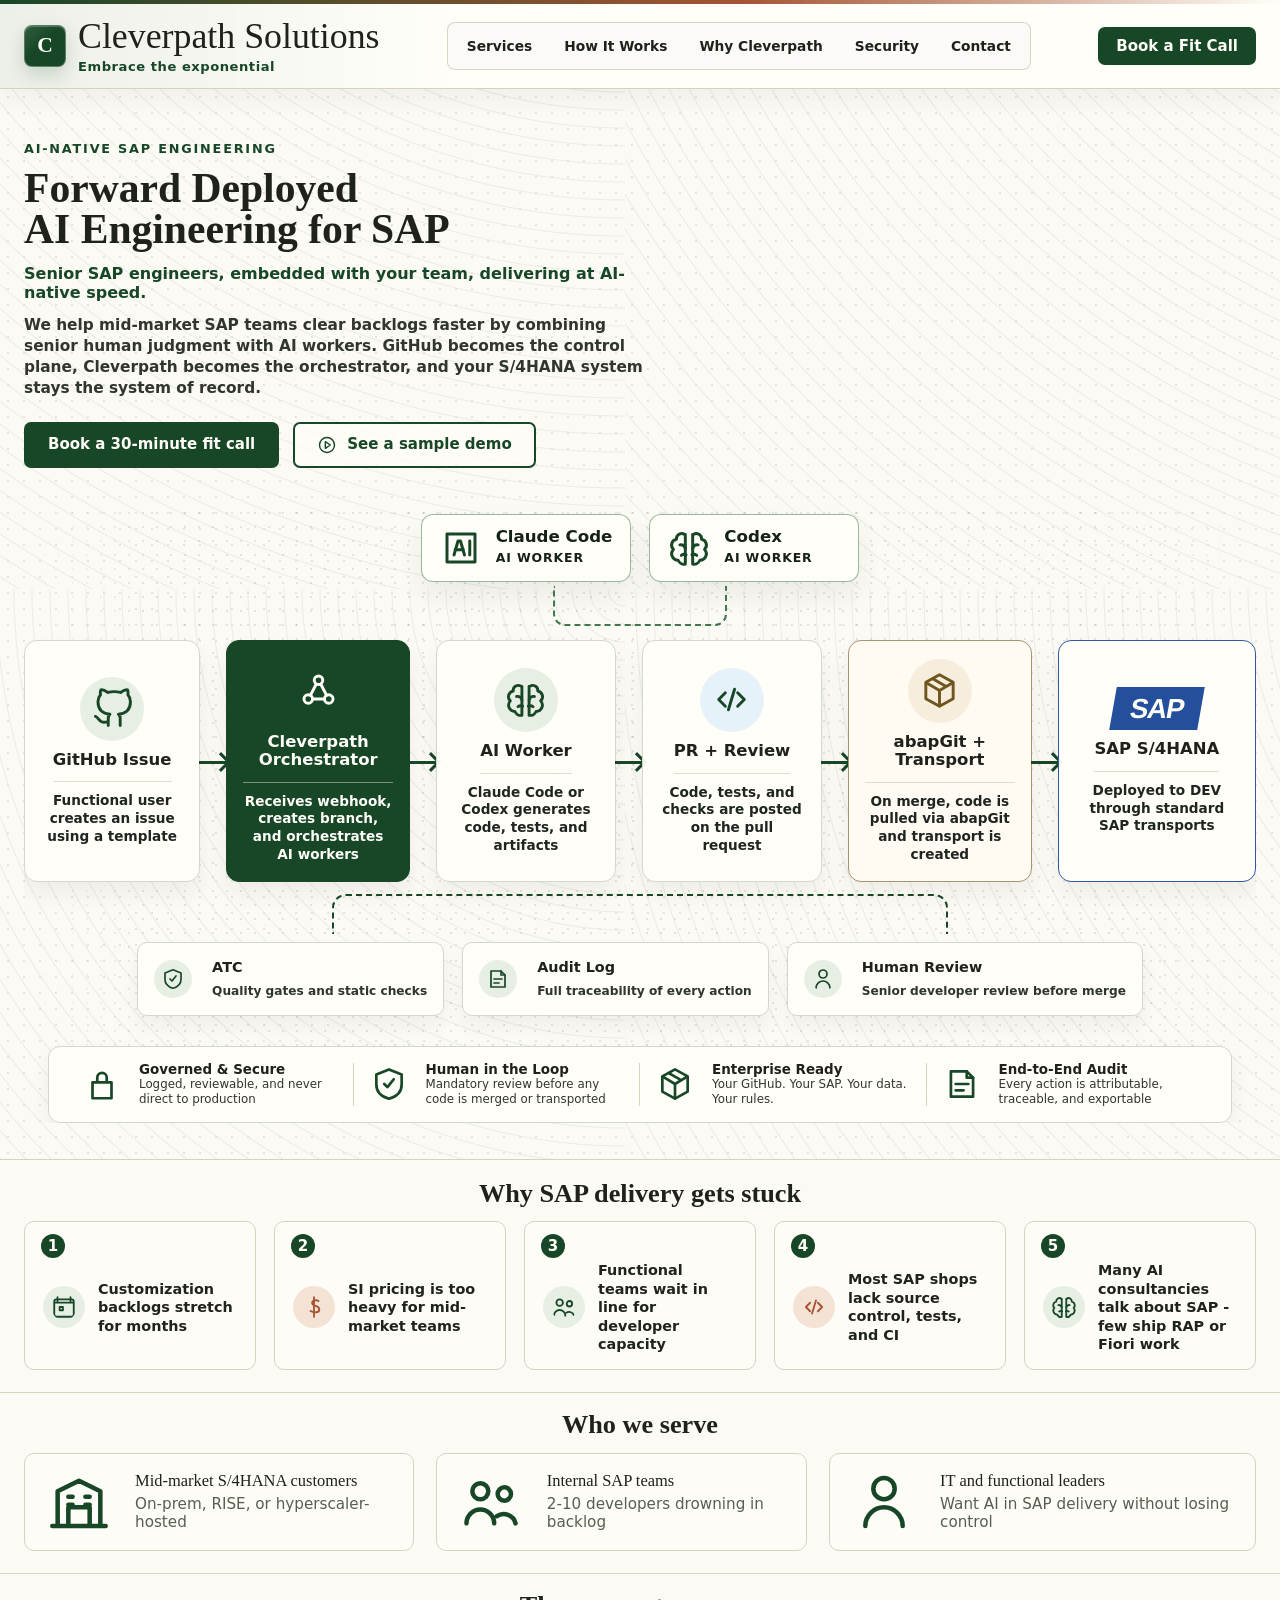
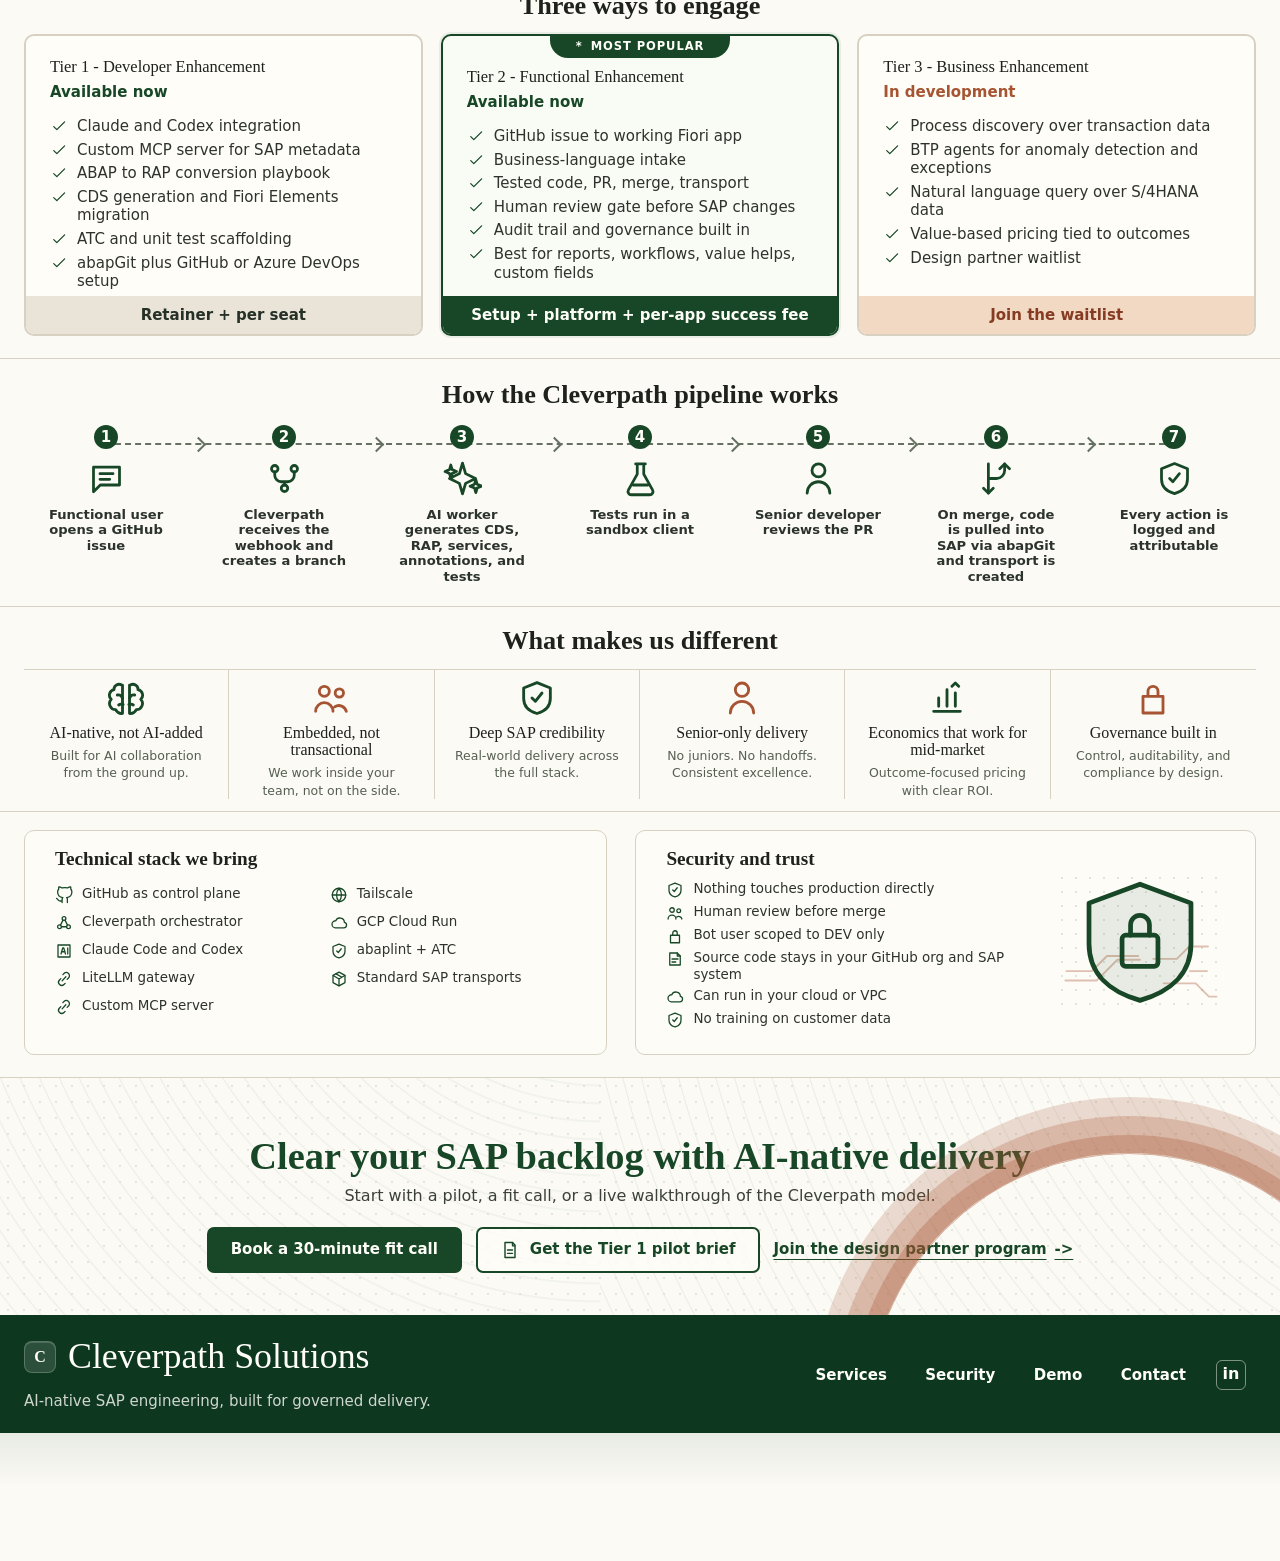
==== index.html @ cc48b270 "Add brand tagline" ====
<!doctype html>
<html lang="en">
  <head>
    <meta charset="utf-8">
    <meta name="viewport" content="width=device-width, initial-scale=1">
    <meta
      name="description"
      content="Cleverpath Solutions embeds senior SAP engineers with AI workers to clear delivery backlogs while keeping SAP teams in control."
    >
    <title>Cleverpath Solutions | Forward Deployed AI Engineering for SAP</title>
    <link rel="stylesheet" href="styles.css?v=20260422-6">
  </head>
  <body>
    <svg aria-hidden="true" class="sprite" xmlns="http://www.w3.org/2000/svg">
      <symbol id="icon-github" viewBox="0 0 24 24">
        <path d="M9.2 19.7c-5.1 1.6-5.1-2.6-7.2-3.1m14.5 5.4v-3.9c.1-1-.3-2-1-2.7 3.4-.4 7-1.7 7-7.4A5.8 5.8 0 0 0 21 4c.2-.9.1-2-.2-2.9 0 0-1.3-.4-4.1 1.5a14.1 14.1 0 0 0-7.4 0C6.5.7 5.2 1.1 5.2 1.1 4.8 2 4.8 3.1 5 4a5.8 5.8 0 0 0-1.5 4c0 5.7 3.6 7 7 7.4a3.5 3.5 0 0 0-1 2.7V22"/>
      </symbol>
      <symbol id="icon-network" viewBox="0 0 24 24">
        <circle cx="6" cy="17" r="2.5"/>
        <circle cx="18" cy="17" r="2.5"/>
        <circle cx="12" cy="6" r="2.5"/>
        <path d="m10.7 8.2-3.4 6.6m6-6.6 3.4 6.6M8.5 17h7"/>
      </symbol>
      <symbol id="icon-brain" viewBox="0 0 24 24">
        <path d="M9.5 4.3A3 3 0 0 0 4.8 7a3.4 3.4 0 0 0-1.7 5.8 3.7 3.7 0 0 0 2.7 6.2c.7 1.6 2.4 2.6 4.1 2.2V4.3Zm5 0A3 3 0 0 1 19.2 7a3.4 3.4 0 0 1 1.7 5.8 3.7 3.7 0 0 1-2.7 6.2c-.7 1.6-2.4 2.6-4.1 2.2V4.3Z"/>
        <path d="M6.8 10.2c1.4-.2 2.6.6 3.1 1.9m7.3-1.9c-1.4-.2-2.6.6-3.1 1.9M7.6 16.2c.8-.6 1.8-.7 2.7-.3m6.1.3c-.8-.6-1.8-.7-2.7-.3"/>
      </symbol>
      <symbol id="icon-code" viewBox="0 0 24 24">
        <path d="M8.4 8.1 4.5 12l3.9 3.9m7.2-7.8 3.9 3.9-3.9 3.9M13.8 6l-3.6 12"/>
      </symbol>
      <symbol id="icon-box" viewBox="0 0 24 24">
        <path d="m12 2.8 8 4.4v9.6l-8 4.4-8-4.4V7.2l8-4.4Z"/>
        <path d="M4.3 7.4 12 12l7.7-4.6M12 12v9M8.1 5.1l7.8 4.5"/>
      </symbol>
      <symbol id="icon-calendar" viewBox="0 0 24 24">
        <path d="M6 3v4m12-4v4M4 8h16M5 5h14a2 2 0 0 1 2 2v12a2 2 0 0 1-2 2H5a2 2 0 0 1-2-2V7a2 2 0 0 1 2-2Z"/>
        <path d="M8 12h3v3H8z"/>
      </symbol>
      <symbol id="icon-dollar" viewBox="0 0 24 24">
        <path d="M12 3v18m4.2-14.5c-1.5-1-5.9-1.3-5.9 1.7 0 3.7 6.6 2 6.6 6 0 3.4-5.5 3.2-8.1 1.5"/>
      </symbol>
      <symbol id="icon-users" viewBox="0 0 24 24">
        <circle cx="8" cy="8" r="3"/>
        <circle cx="17" cy="9" r="2.5"/>
        <path d="M2.8 20a5.2 5.2 0 0 1 10.4 0m1-2.7a4.6 4.6 0 0 1 7 2.7"/>
      </symbol>
      <symbol id="icon-building" viewBox="0 0 24 24">
        <path d="M4 21V8l8-4 8 4v13M8 21v-7h8v7M8 10h1.6m4.8 0H16M8 13h1.6m4.8 0H16M2 21h20"/>
      </symbol>
      <symbol id="icon-person" viewBox="0 0 24 24">
        <circle cx="12" cy="7" r="4"/>
        <path d="M5 21a7 7 0 0 1 14 0"/>
      </symbol>
      <symbol id="icon-check" viewBox="0 0 24 24">
        <path d="m5 12.8 4.1 4L19.5 6.5"/>
      </symbol>
      <symbol id="icon-chat" viewBox="0 0 24 24">
        <path d="M4 5h16v11H8.2L4 20.2V5Z"/>
        <path d="M8 9h8M8 12.5h6"/>
      </symbol>
      <symbol id="icon-branch" viewBox="0 0 24 24">
        <circle cx="6" cy="6" r="2"/>
        <circle cx="18" cy="6" r="2"/>
        <circle cx="12" cy="18" r="2"/>
        <path d="M6 8v2a4 4 0 0 0 4 4h2m6-6v2a4 4 0 0 1-4 4h-2v2"/>
      </symbol>
      <symbol id="icon-spark" viewBox="0 0 24 24">
        <path d="M12 2.5 13.9 9l6.1 3-6.1 3L12 21.5 10.1 15 4 12l6.1-3L12 2.5Zm-7.2 1.2.8 2.8 2.7 1.2-2.7 1.2-.8 2.8L4 8.9 1.3 7.7 4 6.5l.8-2.8Zm15.4 9 .8 2.8 2.7 1.2-2.7 1.2-.8 2.8-.8-2.8-2.7-1.2 2.7-1.2.8-2.8Z"/>
      </symbol>
      <symbol id="icon-flask" viewBox="0 0 24 24">
        <path d="M9 3h6M10 3v6.3L4.6 19a2 2 0 0 0 1.8 3h11.2a2 2 0 0 0 1.8-3L14 9.3V3"/>
        <path d="M7.4 16h9.2"/>
      </symbol>
      <symbol id="icon-review" viewBox="0 0 24 24">
        <path d="M5 4h10l4 4v12H5V4Z"/>
        <path d="M15 4v4h4M8 12h8M8 16h5"/>
      </symbol>
      <symbol id="icon-merge" viewBox="0 0 24 24">
        <path d="M7 3v18m10-18v4a5 5 0 0 1-5 5H7"/>
        <path d="m4 18 3 3 3-3m4-12 3-3 3 3"/>
      </symbol>
      <symbol id="icon-shield" viewBox="0 0 24 24">
        <path d="M12 2.8 20 6v6.3c0 4.8-3.3 7.7-8 9-4.7-1.3-8-4.2-8-9V6l8-3.2Z"/>
        <path d="m9 12 2 2 4-5"/>
      </symbol>
      <symbol id="icon-lock" viewBox="0 0 24 24">
        <path d="M6 11h12v10H6V11Zm3 0V8a3 3 0 0 1 6 0v3"/>
      </symbol>
      <symbol id="icon-chart" viewBox="0 0 24 24">
        <path d="M4 20h16M7 17v-5m5 5V7m5 10v-8"/>
        <path d="m15 5 2-2 2 2"/>
      </symbol>
      <symbol id="icon-cloud" viewBox="0 0 24 24">
        <path d="M7.2 18.5A4.7 4.7 0 0 1 7.7 9a6 6 0 0 1 11.5 2.2 3.7 3.7 0 0 1-.8 7.3H7.2Z"/>
      </symbol>
      <symbol id="icon-globe" viewBox="0 0 24 24">
        <circle cx="12" cy="12" r="9"/>
        <path d="M3 12h18M12 3a14 14 0 0 1 0 18m0-18a14 14 0 0 0 0 18"/>
      </symbol>
      <symbol id="icon-doc" viewBox="0 0 24 24">
        <path d="M6 3h9l3 3v15H6V3Z"/>
        <path d="M15 3v4h3M9 12h6M9 16h6"/>
      </symbol>
      <symbol id="icon-ai" viewBox="0 0 24 24">
        <path d="M4 4h16v16H4V4Z"/>
        <path d="m8 16 2.3-8h1.4L14 16m-5.4-3h4.8M17 8v8"/>
      </symbol>
      <symbol id="icon-link" viewBox="0 0 24 24">
        <path d="M9.5 14.5 14.5 9"/>
        <path d="M10.5 6.2 12 4.7a4.2 4.2 0 0 1 6 6l-1.8 1.8m-2.7 5.3L12 19.3a4.2 4.2 0 0 1-6-6l1.8-1.8"/>
      </symbol>
      <symbol id="icon-play" viewBox="0 0 24 24">
        <circle cx="12" cy="12" r="9"/>
        <path d="m10 8 6 4-6 4V8Z"/>
      </symbol>
    </svg>

    <header class="site-header">
      <nav class="nav-wrap" aria-label="Primary navigation">
        <a class="brand" href="#top" aria-label="Cleverpath Solutions home">
          <span class="brand-mark" aria-hidden="true">C</span>
          <span class="brand-copy">
            <span class="brand-name">Cleverpath Solutions</span>
            <span class="brand-tagline">Embrace the exponential</span>
          </span>
        </a>
        <div class="nav-links">
          <a href="#services">Services</a>
          <a href="#pipeline">How It Works</a>
          <a href="#why">Why Cleverpath</a>
          <a href="#security">Security</a>
          <a href="#contact">Contact</a>
        </div>
        <a class="nav-cta" href="https://cal.com/cleverpath-waftpa/fit-call">Book a Fit Call</a>
      </nav>
    </header>

    <main id="top">
      <section class="hero">
        <div class="shell hero-grid">
          <div class="hero-copy">
            <p class="eyebrow">AI-native SAP engineering</p>
            <h1>
              <span>Forward Deployed</span>
              <span><span class="mobile-ai">AI</span> Engineering <span class="mobile-break">for SAP</span></span>
            </h1>
            <p class="hero-lede">
              Senior SAP engineers, embedded with your team, delivering at AI-native speed.
            </p>
            <p class="hero-body">
              We help mid-market SAP teams clear backlogs faster by combining senior human judgment with AI workers. GitHub becomes the control plane, Cleverpath becomes the orchestrator, and your S/4HANA system stays the system of record.
            </p>
            <div class="cta-row">
              <a class="button button-primary" href="https://cal.com/cleverpath-waftpa/fit-call">Book a 30-minute fit call</a>
              <a class="button button-secondary" href="#pipeline">
                <svg class="button-icon" aria-hidden="true"><use href="#icon-play"></use></svg>
                See a sample demo
              </a>
            </div>
          </div>

          <div class="hero-map new-flow" aria-label="Cleverpath delivery orchestration flow">
            <div class="model-row">
              <span class="worker-pill">
                <svg aria-hidden="true"><use href="#icon-ai"></use></svg>
                <span><strong>Claude Code</strong><small>AI Worker</small></span>
              </span>
              <span class="worker-pill">
                <svg aria-hidden="true"><use href="#icon-brain"></use></svg>
                <span><strong>Codex</strong><small>AI Worker</small></span>
              </span>
            </div>
            <div class="flow-row" role="list">
              <article class="flow-node" role="listitem">
                <span class="node-icon"><svg aria-hidden="true"><use href="#icon-github"></use></svg></span>
                <h3>GitHub Issue</h3>
                <p>Functional user creates an issue using a template</p>
              </article>
              <span class="flow-arrow" aria-hidden="true"></span>
              <article class="flow-node featured" role="listitem">
                <span class="node-icon"><svg aria-hidden="true"><use href="#icon-network"></use></svg></span>
                <h3>Cleverpath Orchestrator</h3>
                <p>Receives webhook, creates branch, and orchestrates AI workers</p>
              </article>
              <span class="flow-arrow" aria-hidden="true"></span>
              <article class="flow-node" role="listitem">
                <span class="node-icon"><svg aria-hidden="true"><use href="#icon-brain"></use></svg></span>
                <h3>AI Worker</h3>
                <p>Claude Code or Codex generates code, tests, and artifacts</p>
              </article>
              <span class="flow-arrow" aria-hidden="true"></span>
              <article class="flow-node" role="listitem">
                <span class="node-icon blue"><svg aria-hidden="true"><use href="#icon-code"></use></svg></span>
                <h3>PR + Review</h3>
                <p>Code, tests, and checks are posted on the pull request</p>
              </article>
              <span class="flow-arrow" aria-hidden="true"></span>
              <article class="flow-node accent" role="listitem">
                <span class="node-icon amber"><svg aria-hidden="true"><use href="#icon-box"></use></svg></span>
                <h3>abapGit + Transport</h3>
                <p>On merge, code is pulled via abapGit and transport is created</p>
              </article>
              <span class="flow-arrow" aria-hidden="true"></span>
              <article class="flow-node sap" role="listitem">
                <span class="sap-mark">SAP</span>
                <h3>SAP S/4HANA</h3>
                <p>Deployed to DEV through standard SAP transports</p>
              </article>
            </div>
            <div class="control-row">
              <span>
                <svg aria-hidden="true"><use href="#icon-shield"></use></svg>
                <strong>ATC</strong>
                <small>Quality gates and static checks</small>
              </span>
              <span>
                <svg aria-hidden="true"><use href="#icon-review"></use></svg>
                <strong>Audit Log</strong>
                <small>Full traceability of every action</small>
              </span>
              <span>
                <svg aria-hidden="true"><use href="#icon-person"></use></svg>
                <strong>Human Review</strong>
                <small>Senior developer review before merge</small>
              </span>
            </div>
            <div class="assurance-row" aria-label="Governance guarantees">
              <span><svg aria-hidden="true"><use href="#icon-lock"></use></svg><strong>Governed &amp; Secure</strong><small>Logged, reviewable, and never direct to production</small></span>
              <span><svg aria-hidden="true"><use href="#icon-shield"></use></svg><strong>Human in the Loop</strong><small>Mandatory review before any code is merged or transported</small></span>
              <span><svg aria-hidden="true"><use href="#icon-box"></use></svg><strong>Enterprise Ready</strong><small>Your GitHub. Your SAP. Your data. Your rules.</small></span>
              <span><svg aria-hidden="true"><use href="#icon-review"></use></svg><strong>End-to-End Audit</strong><small>Every action is attributable, traceable, and exportable</small></span>
            </div>
          </div>
        </div>
      </section>

      <section class="section" aria-labelledby="stuck-title">
        <div class="shell">
          <h2 id="stuck-title">Why SAP delivery gets stuck</h2>
          <div class="reason-grid">
            <article class="reason-card" style="--i: 1">
              <span class="number">1</span>
              <svg aria-hidden="true"><use href="#icon-calendar"></use></svg>
              <p>Customization backlogs stretch for months</p>
            </article>
            <article class="reason-card warm" style="--i: 2">
              <span class="number">2</span>
              <svg aria-hidden="true"><use href="#icon-dollar"></use></svg>
              <p>SI pricing is too heavy for mid-market teams</p>
            </article>
            <article class="reason-card" style="--i: 3">
              <span class="number">3</span>
              <svg aria-hidden="true"><use href="#icon-users"></use></svg>
              <p>Functional teams wait in line for developer capacity</p>
            </article>
            <article class="reason-card warm" style="--i: 4">
              <span class="number">4</span>
              <svg aria-hidden="true"><use href="#icon-code"></use></svg>
              <p>Most SAP shops lack source control, tests, and CI</p>
            </article>
            <article class="reason-card" style="--i: 5">
              <span class="number">5</span>
              <svg aria-hidden="true"><use href="#icon-brain"></use></svg>
              <p>Many AI consultancies talk about SAP - few ship RAP or Fiori work</p>
            </article>
          </div>
        </div>
      </section>

      <section class="section compact" aria-labelledby="serve-title">
        <div class="shell">
          <h2 id="serve-title">Who we serve</h2>
          <div class="serve-grid">
            <article>
              <svg aria-hidden="true"><use href="#icon-building"></use></svg>
              <div>
                <h3>Mid-market S/4HANA customers</h3>
                <p>On-prem, RISE, or hyperscaler-hosted</p>
              </div>
            </article>
            <article>
              <svg aria-hidden="true"><use href="#icon-users"></use></svg>
              <div>
                <h3>Internal SAP teams</h3>
                <p>2-10 developers drowning in backlog</p>
              </div>
            </article>
            <article>
              <svg aria-hidden="true"><use href="#icon-person"></use></svg>
              <div>
                <h3>IT and functional leaders</h3>
                <p>Want AI in SAP delivery without losing control</p>
              </div>
            </article>
          </div>
        </div>
      </section>

      <section id="services" class="section compact" aria-labelledby="engage-title">
        <div class="shell">
          <h2 id="engage-title">Three ways to engage</h2>
          <div class="tier-grid">
            <article class="tier-card">
              <h3>Tier 1 - Developer Enhancement</h3>
              <p class="availability">Available now</p>
              <ul>
                <li><svg aria-hidden="true"><use href="#icon-check"></use></svg>Claude and Codex integration</li>
                <li><svg aria-hidden="true"><use href="#icon-check"></use></svg>Custom MCP server for SAP metadata</li>
                <li><svg aria-hidden="true"><use href="#icon-check"></use></svg>ABAP to RAP conversion playbook</li>
                <li><svg aria-hidden="true"><use href="#icon-check"></use></svg>CDS generation and Fiori Elements migration</li>
                <li><svg aria-hidden="true"><use href="#icon-check"></use></svg>ATC and unit test scaffolding</li>
                <li><svg aria-hidden="true"><use href="#icon-check"></use></svg>abapGit plus GitHub or Azure DevOps setup</li>
              </ul>
              <p class="tier-foot">Retainer + per seat</p>
            </article>
            <article class="tier-card highlighted">
              <div class="popular">Most popular</div>
              <h3>Tier 2 - Functional Enhancement</h3>
              <p class="availability">Available now</p>
              <ul>
                <li><svg aria-hidden="true"><use href="#icon-check"></use></svg>GitHub issue to working Fiori app</li>
                <li><svg aria-hidden="true"><use href="#icon-check"></use></svg>Business-language intake</li>
                <li><svg aria-hidden="true"><use href="#icon-check"></use></svg>Tested code, PR, merge, transport</li>
                <li><svg aria-hidden="true"><use href="#icon-check"></use></svg>Human review gate before SAP changes</li>
                <li><svg aria-hidden="true"><use href="#icon-check"></use></svg>Audit trail and governance built in</li>
                <li><svg aria-hidden="true"><use href="#icon-check"></use></svg>Best for reports, workflows, value helps, custom fields</li>
              </ul>
              <p class="tier-foot">Setup + platform + per-app success fee</p>
            </article>
            <article class="tier-card waitlist">
              <h3>Tier 3 - Business Enhancement</h3>
              <p class="availability pending">In development</p>
              <ul>
                <li><svg aria-hidden="true"><use href="#icon-check"></use></svg>Process discovery over transaction data</li>
                <li><svg aria-hidden="true"><use href="#icon-check"></use></svg>BTP agents for anomaly detection and exceptions</li>
                <li><svg aria-hidden="true"><use href="#icon-check"></use></svg>Natural language query over S/4HANA data</li>
                <li><svg aria-hidden="true"><use href="#icon-check"></use></svg>Value-based pricing tied to outcomes</li>
                <li><svg aria-hidden="true"><use href="#icon-check"></use></svg>Design partner waitlist</li>
              </ul>
              <p class="tier-foot">Join the waitlist</p>
            </article>
          </div>
        </div>
      </section>

      <section id="pipeline" class="section pipeline-section" aria-labelledby="pipeline-title">
        <div class="shell">
          <h2 id="pipeline-title">How the Cleverpath pipeline works</h2>
          <ol class="pipeline">
            <li>
              <span class="step-num">1</span>
              <svg aria-hidden="true"><use href="#icon-chat"></use></svg>
              <p>Functional user opens a GitHub issue</p>
            </li>
            <li>
              <span class="step-num">2</span>
              <svg aria-hidden="true"><use href="#icon-branch"></use></svg>
              <p>Cleverpath receives the webhook and creates a branch</p>
            </li>
            <li>
              <span class="step-num">3</span>
              <svg aria-hidden="true"><use href="#icon-spark"></use></svg>
              <p>AI worker generates CDS, RAP, services, annotations, and tests</p>
            </li>
            <li>
              <span class="step-num">4</span>
              <svg aria-hidden="true"><use href="#icon-flask"></use></svg>
              <p>Tests run in a sandbox client</p>
            </li>
            <li>
              <span class="step-num">5</span>
              <svg aria-hidden="true"><use href="#icon-person"></use></svg>
              <p>Senior developer reviews the PR</p>
            </li>
            <li>
              <span class="step-num">6</span>
              <svg aria-hidden="true"><use href="#icon-merge"></use></svg>
              <p>On merge, code is pulled into SAP via abapGit and transport is created</p>
            </li>
            <li>
              <span class="step-num">7</span>
              <svg aria-hidden="true"><use href="#icon-shield"></use></svg>
              <p>Every action is logged and attributable</p>
            </li>
          </ol>
        </div>
      </section>

      <section id="why" class="section difference-section" aria-labelledby="different-title">
        <div class="shell">
          <h2 id="different-title">What makes us different</h2>
          <div class="difference-grid">
            <article>
              <svg aria-hidden="true"><use href="#icon-brain"></use></svg>
              <h3>AI-native, not AI-added</h3>
              <p>Built for AI collaboration from the ground up.</p>
            </article>
            <article>
              <svg aria-hidden="true"><use href="#icon-users"></use></svg>
              <h3>Embedded, not transactional</h3>
              <p>We work inside your team, not on the side.</p>
            </article>
            <article>
              <svg aria-hidden="true"><use href="#icon-shield"></use></svg>
              <h3>Deep SAP credibility</h3>
              <p>Real-world delivery across the full stack.</p>
            </article>
            <article>
              <svg aria-hidden="true"><use href="#icon-person"></use></svg>
              <h3>Senior-only delivery</h3>
              <p>No juniors. No handoffs. Consistent excellence.</p>
            </article>
            <article>
              <svg aria-hidden="true"><use href="#icon-chart"></use></svg>
              <h3>Economics that work for mid-market</h3>
              <p>Outcome-focused pricing with clear ROI.</p>
            </article>
            <article>
              <svg aria-hidden="true"><use href="#icon-lock"></use></svg>
              <h3>Governance built in</h3>
              <p>Control, auditability, and compliance by design.</p>
            </article>
          </div>
        </div>
      </section>

      <section id="security" class="section compact" aria-labelledby="trust-title">
        <div class="shell proof-grid">
          <article class="proof-panel">
            <h2>Technical stack we bring</h2>
            <ul class="stack-list">
              <li><svg aria-hidden="true"><use href="#icon-github"></use></svg>GitHub as control plane</li>
              <li><svg aria-hidden="true"><use href="#icon-globe"></use></svg>Tailscale</li>
              <li><svg aria-hidden="true"><use href="#icon-network"></use></svg>Cleverpath orchestrator</li>
              <li><svg aria-hidden="true"><use href="#icon-cloud"></use></svg>GCP Cloud Run</li>
              <li><svg aria-hidden="true"><use href="#icon-ai"></use></svg>Claude Code and Codex</li>
              <li><svg aria-hidden="true"><use href="#icon-shield"></use></svg>abaplint + ATC</li>
              <li><svg aria-hidden="true"><use href="#icon-link"></use></svg>LiteLLM gateway</li>
              <li><svg aria-hidden="true"><use href="#icon-box"></use></svg>Standard SAP transports</li>
              <li><svg aria-hidden="true"><use href="#icon-link"></use></svg>Custom MCP server</li>
            </ul>
          </article>
          <article class="proof-panel security-panel">
            <div>
              <h2 id="trust-title">Security and trust</h2>
              <ul class="security-list">
                <li><svg aria-hidden="true"><use href="#icon-shield"></use></svg>Nothing touches production directly</li>
                <li><svg aria-hidden="true"><use href="#icon-users"></use></svg>Human review before merge</li>
                <li><svg aria-hidden="true"><use href="#icon-lock"></use></svg>Bot user scoped to DEV only</li>
                <li><svg aria-hidden="true"><use href="#icon-review"></use></svg>Source code stays in your GitHub org and SAP system</li>
                <li><svg aria-hidden="true"><use href="#icon-cloud"></use></svg>Can run in your cloud or VPC</li>
                <li><svg aria-hidden="true"><use href="#icon-shield"></use></svg>No training on customer data</li>
              </ul>
            </div>
            <div class="shield-art" aria-hidden="true">
              <svg viewBox="0 0 180 150">
                <path class="circuit" d="M11 116h33l22-22h24m-78 12h27l16-16h33m55 16h18m-46 13h34l14 14h8m-67-40h25l13-13h20"/>
                <path class="big-shield" d="M90 14 144 34v43c0 32-22 51-54 60-32-9-54-28-54-60V34l54-20Z"/>
                <rect x="71" y="68" width="38" height="33" rx="4"/>
                <path d="M80 68V57a10 10 0 0 1 20 0v11"/>
              </svg>
            </div>
          </article>
        </div>
      </section>

      <section id="contact" class="closing">
        <div class="shell closing-inner">
          <h2>Clear your SAP backlog with AI-native delivery</h2>
          <p>Start with a pilot, a fit call, or a live walkthrough of the Cleverpath model.</p>
          <div class="cta-row center">
            <a class="button button-primary" href="https://cal.com/cleverpath-waftpa/fit-call">Book a 30-minute fit call</a>
            <a class="button button-secondary" href="mailto:hello@cleverpath.solutions?subject=Tier%201%20pilot%20brief">
              <svg class="button-icon" aria-hidden="true"><use href="#icon-doc"></use></svg>
              Get the Tier 1 pilot brief
            </a>
            <a class="text-link" href="mailto:hello@cleverpath.solutions?subject=Design%20partner%20program">Join the design partner program</a>
          </div>
        </div>
      </section>
    </main>

    <footer class="site-footer">
      <div class="shell footer-inner">
        <div>
          <a class="brand footer-brand" href="#top">
            <span class="brand-mark" aria-hidden="true">C</span>
            <span class="brand-name">Cleverpath Solutions</span>
          </a>
          <p>AI-native SAP engineering, built for governed delivery.</p>
        </div>
        <nav aria-label="Footer navigation">
          <a href="#services">Services</a>
          <a href="#security">Security</a>
          <a href="#pipeline">Demo</a>
          <a href="#contact">Contact</a>
        </nav>
        <a class="social" href="https://www.linkedin.com/" aria-label="LinkedIn">
          <span>in</span>
        </a>
      </div>
    </footer>
    <div class="page-end-spacer" aria-hidden="true"></div>
  </body>
</html>
---- styles.css ----
:root {
  --ink: #1e211c;
  --muted: #565f52;
  --paper: #fbfaf5;
  --paper-deep: #f2efe6;
  --line: #d8d1c2;
  --line-strong: #bfb5a3;
  --green: #174726;
  --green-2: #2e6a3b;
  --green-soft: #e7efe4;
  --rust: #a65432;
  --rust-soft: #f4e2d4;
  --blue: #244f9c;
  --white: #fffef9;
  --radius: 8px;
  --shadow: 0 16px 38px rgba(42, 36, 24, 0.08);
  --display: Georgia, "Times New Roman", serif;
  --sans: ui-sans-serif, system-ui, -apple-system, BlinkMacSystemFont, "Segoe UI", sans-serif;
}

* {
  box-sizing: border-box;
}

html {
  scroll-behavior: smooth;
  scroll-padding-top: 96px;
}

body {
  margin: 0;
  color: var(--ink);
  background: var(--paper);
  font-family: var(--sans);
  font-size: 15px;
  line-height: 1.38;
  overflow-x: clip;
  text-rendering: optimizeLegibility;
}

a {
  color: inherit;
  text-decoration: none;
}

svg {
  display: block;
}

body svg:not(.sprite) {
  fill: none;
  stroke: currentColor;
  stroke-width: 1.7;
  stroke-linecap: round;
  stroke-linejoin: round;
}

.sprite {
  position: absolute;
  width: 0;
  height: 0;
  overflow: hidden;
}

.sprite symbol * {
  fill: none;
  stroke: currentColor;
  stroke-width: 1.7;
  stroke-linecap: round;
  stroke-linejoin: round;
}

.shell {
  width: min(100% - 48px, 1410px);
  margin: 0 auto;
}

#top,
#services,
#pipeline,
#why,
#security,
#contact {
  scroll-margin-top: 96px;
}

.site-header {
  position: sticky;
  top: 0;
  z-index: 20;
  background:
    linear-gradient(90deg, rgba(23, 71, 38, 0.08), transparent 36%),
    rgba(255, 254, 249, 0.95);
  border-bottom: 1px solid var(--line);
  box-shadow: 0 8px 26px rgba(42, 36, 24, 0.06);
  backdrop-filter: blur(14px);
}

.site-header::before {
  content: "";
  display: block;
  height: 4px;
  background: linear-gradient(90deg, var(--green), var(--rust) 58%, transparent);
}

.nav-wrap {
  width: min(100% - 48px, 1410px);
  min-height: 84px;
  margin: 0 auto;
  display: grid;
  grid-template-columns: auto 1fr auto;
  align-items: center;
  gap: 22px;
}

.brand {
  position: relative;
  display: inline-flex;
  align-items: center;
  gap: 12px;
  font-family: var(--display);
  font-size: clamp(2.15rem, 2.8vw, 3.05rem);
  letter-spacing: 0;
  line-height: 1;
  white-space: nowrap;
}

.brand-copy {
  display: grid;
  gap: 5px;
}

.brand-mark {
  display: inline-grid;
  width: 42px;
  height: 42px;
  place-items: center;
  border: 1px solid rgba(255, 254, 249, 0.28);
  border-radius: 8px;
  background:
    linear-gradient(135deg, rgba(255, 254, 249, 0.12), transparent 44%),
    var(--green);
  color: var(--white);
  font-family: var(--display);
  font-size: 1.35rem;
  font-weight: 700;
  box-shadow: inset 0 1px 0 rgba(255, 254, 249, 0.22), 0 8px 18px rgba(23, 71, 38, 0.18);
}

.brand-name {
  position: relative;
  display: inline-block;
}

.brand-name::after {
  content: "";
  position: absolute;
  left: 0.08em;
  right: 0.04em;
  bottom: -7px;
  height: 2px;
  background: linear-gradient(90deg, var(--green), rgba(166, 84, 50, 0.56), transparent);
}

.brand .brand-name::after {
  display: none;
}

.brand-tagline {
  color: var(--green);
  font-family: var(--sans);
  font-size: clamp(0.82rem, 0.9vw, 0.98rem);
  font-weight: 900;
  letter-spacing: 0.04em;
  line-height: 1;
}

.nav-links {
  justify-self: center;
  display: flex;
  align-items: center;
  gap: 6px;
  padding: 6px;
  border: 1px solid rgba(216, 209, 194, 0.9);
  border-radius: 8px;
  background: rgba(251, 250, 245, 0.72);
  font-size: 0.86rem;
  font-weight: 600;
}

.nav-links a {
  display: inline-flex;
  min-height: 34px;
  align-items: center;
  padding: 0 13px;
  border-radius: 6px;
}

.nav-links a:hover {
  background: var(--green-soft);
}

.nav-links a,
.site-footer nav a,
.text-link {
  transition: color 160ms ease;
}

.nav-links a:hover,
.site-footer nav a:hover,
.text-link:hover {
  color: var(--green-2);
}

.nav-cta {
  justify-self: end;
  display: inline-flex;
  min-height: 38px;
  align-items: center;
  justify-content: center;
  padding: 0 18px;
  border-radius: 7px;
  background: var(--green);
  color: var(--white);
  font-weight: 700;
  transition: transform 160ms ease, background-color 160ms ease;
}

.nav-cta:hover,
.button:hover {
  transform: translateY(-1px);
}

.nav-cta:active,
.button:active {
  transform: translateY(1px);
}

.hero {
  position: relative;
  overflow: hidden;
  padding: clamp(30px, 4vw, 52px) 0 36px;
  border-bottom: 1px solid var(--line);
}

.hero::before,
.closing::before {
  content: "";
  position: absolute;
  inset: 0;
  pointer-events: none;
  background-image:
    radial-gradient(var(--line) 0.8px, transparent 0.8px),
    repeating-radial-gradient(circle at 100% 0%, transparent 0 16px, rgba(23, 71, 38, 0.14) 17px, transparent 18px);
  background-size: 16px 16px, 1000px 1000px;
  background-position: 0 0, right -345px top -500px;
  opacity: 0.55;
}

.closing::after {
  content: "";
  position: absolute;
  right: -190px;
  bottom: -260px;
  width: 520px;
  height: 520px;
  border-radius: 50%;
  border: 1px solid rgba(166, 84, 50, 0.45);
  box-shadow:
    0 0 0 15px transparent,
    0 0 0 18px rgba(166, 84, 50, 0.3),
    0 0 0 34px transparent,
    0 0 0 37px rgba(166, 84, 50, 0.25),
    0 0 0 53px transparent,
    0 0 0 56px rgba(166, 84, 50, 0.2);
  pointer-events: none;
}

.hero-grid {
  position: relative;
  display: grid;
  grid-template-columns: 1fr;
  gap: clamp(28px, 3vw, 42px);
  align-items: start;
}

.hero-grid > * {
  min-width: 0;
}

.hero-copy {
  max-width: 760px;
}

.eyebrow {
  margin: 0 0 10px;
  color: var(--green);
  font-size: 0.8rem;
  font-weight: 800;
  letter-spacing: 0.14em;
  text-transform: uppercase;
}

h1,
h2,
h3,
p {
  overflow-wrap: anywhere;
}

h1,
h2 {
  font-family: var(--display);
  font-weight: 600;
  letter-spacing: 0;
}

h1 {
  max-width: 720px;
  margin: 0;
  font-size: clamp(2.55rem, 3.25vw, 3.8rem);
  line-height: 1;
}

h1 > span {
  display: block;
}

h1 > span:nth-child(2) {
  white-space: normal;
}

.mobile-break {
  display: inline;
}

.mobile-ai {
  display: inline;
}

h2 {
  margin: 0 0 14px;
  font-size: clamp(1.55rem, 2.05vw, 2.2rem);
  line-height: 1.05;
  text-align: center;
}

h3 {
  margin: 0;
  font-family: var(--display);
  font-size: clamp(1.03rem, 1.18vw, 1.3rem);
  font-weight: 500;
  line-height: 1.08;
}

.hero-lede {
  max-width: 650px;
  margin: 14px 0 12px;
  color: var(--green);
  font-size: clamp(1rem, 1.1vw, 1.16rem);
  font-weight: 800;
  line-height: 1.18;
}

.hero-body {
  max-width: 640px;
  margin: 0 0 22px;
  color: #30352e;
  font-size: clamp(0.96rem, 1vw, 1.04rem);
  font-weight: 560;
}

.cta-row {
  display: flex;
  flex-wrap: wrap;
  gap: 14px;
  align-items: center;
}

.cta-row.center {
  justify-content: center;
}

.button {
  display: inline-flex;
  min-height: 46px;
  align-items: center;
  justify-content: center;
  gap: 10px;
  padding: 0 22px;
  border: 2px solid var(--green);
  border-radius: 7px;
  font-weight: 800;
  transition: transform 160ms ease, background-color 160ms ease, color 160ms ease;
}

.button-primary {
  background: var(--green);
  color: var(--white);
}

.button-primary:hover {
  background: #0f381d;
}

.button-secondary {
  background: rgba(255, 254, 249, 0.72);
  color: var(--green);
}

.button-secondary:hover {
  background: var(--green-soft);
}

.button-icon {
  width: 20px;
  height: 20px;
  color: currentColor;
}

.button-icon * {
  fill: none;
  stroke: currentColor;
  stroke-width: 1.7;
}

.hero-map {
  position: relative;
  max-width: 100%;
  min-width: 0;
  min-height: 440px;
  padding: 8px 0 0;
  overflow-x: auto;
  isolation: isolate;
}

.hero-map::-webkit-scrollbar {
  height: 8px;
}

.hero-map::-webkit-scrollbar-thumb {
  background: var(--line-strong);
  border-radius: 999px;
}

.model-row,
.flow-row,
.control-row,
.assurance-row {
  min-width: 1120px;
}

.hero-map::before {
  content: "";
  position: absolute;
  inset: 0;
  z-index: -1;
  background-image:
    linear-gradient(60deg, rgba(30, 33, 28, 0.06) 1px, transparent 1px),
    radial-gradient(rgba(30, 33, 28, 0.1) 0.8px, transparent 0.8px);
  background-size: 20px 20px, 14px 14px;
  mask-image: linear-gradient(90deg, transparent, #000 10%, #000 92%, transparent);
}

.model-row,
.control-row {
  display: flex;
  justify-content: center;
  gap: 18px;
}

.model-row {
  position: relative;
  margin-bottom: 58px;
}

.model-row::after {
  content: "";
  position: absolute;
  left: 50%;
  bottom: -44px;
  width: 170px;
  height: 38px;
  border-bottom: 2px dashed var(--green-2);
  border-left: 2px dashed var(--green-2);
  border-right: 2px dashed var(--green-2);
  border-radius: 0 0 12px 12px;
  transform: translateX(-50%);
  opacity: 0.9;
}

.worker-pill {
  display: inline-flex;
  min-height: 60px;
  align-items: center;
  gap: 14px;
  min-width: 210px;
  padding: 12px 18px;
  border: 1px solid rgba(46, 106, 59, 0.48);
  border-radius: 12px;
  background: rgba(255, 254, 249, 0.92);
  color: #142018;
  box-shadow: 0 14px 24px rgba(42, 36, 24, 0.07);
  font-weight: 700;
}

.worker-pill svg {
  width: 42px;
  height: 42px;
  color: var(--green);
}

.worker-pill span {
  display: grid;
  gap: 3px;
}

.worker-pill strong {
  font-size: 1.04rem;
  line-height: 1;
}

.worker-pill small {
  font-size: 0.78rem;
  font-weight: 650;
  letter-spacing: 0.07em;
  text-transform: uppercase;
}

.flow-row {
  display: grid;
  grid-template-columns: 0.96fr 1fr 0.98fr 0.98fr 1fr 1.08fr;
  gap: 26px;
  align-items: stretch;
}

.flow-arrow {
  position: relative;
  display: none;
}

.flow-node {
  position: relative;
  display: flex;
  min-height: 182px;
  flex-direction: column;
  align-items: center;
  justify-content: center;
  gap: 10px;
  padding: 18px 16px;
  border: 1px solid #d3d7d0;
  border-radius: 13px;
  background: rgba(255, 254, 249, 0.94);
  color: var(--ink);
  text-align: center;
  box-shadow: 0 12px 22px rgba(42, 36, 24, 0.06);
}

.flow-node:not(:last-child)::after {
  content: "";
  position: absolute;
  top: 50%;
  right: -28px;
  width: 28px;
  height: 1px;
  border-top: 3px solid var(--green);
}

.flow-node:not(:last-child)::before {
  content: "";
  position: absolute;
  top: calc(50% - 6px);
  right: -29px;
  width: 11px;
  height: 11px;
  border-top: 3px solid var(--green);
  border-right: 3px solid var(--green);
  transform: rotate(45deg);
}

.node-icon {
  display: grid;
  width: 64px;
  height: 64px;
  place-items: center;
  border-radius: 999px;
  background: var(--green-soft);
  color: var(--green);
}

.node-icon.blue {
  background: #e5f2f9;
}

.node-icon.amber {
  background: #f7eddd;
  color: #6f551e;
}

.node-icon svg {
  width: 41px;
  height: 41px;
}

.flow-node h3 {
  max-width: 150px;
  margin: 0;
  font-family: var(--sans);
  font-size: 1.03rem;
  font-weight: 900;
  line-height: 1.08;
}

.flow-node h3::after {
  content: "";
  display: block;
  width: 100%;
  height: 1px;
  margin: 13px auto 0;
  background: rgba(216, 209, 194, 0.78);
}

.flow-node p {
  max-width: 155px;
  margin: 0;
  color: #1f2520;
  font-size: 0.85rem;
  font-weight: 560;
  line-height: 1.3;
}

.flow-node.featured {
  background: var(--green);
  color: var(--white);
  border-color: var(--green);
}

.flow-node.featured svg {
  color: var(--white);
}

.flow-node.featured .node-icon {
  background: transparent;
  color: var(--white);
}

.flow-node.featured h3::after {
  background: rgba(255, 254, 249, 0.42);
}

.flow-node.featured p {
  color: var(--white);
  font-weight: 700;
}

.flow-node.accent {
  background: #fffaf2;
  border-color: #a99573;
}

.flow-node.sap {
  border-color: #3158a6;
}

.sap-mark {
  display: inline-flex;
  min-width: 88px;
  min-height: 43px;
  align-items: center;
  justify-content: center;
  background: var(--blue);
  color: var(--white);
  font-family: Arial, sans-serif;
  font-size: 1.72rem;
  font-weight: 900;
  letter-spacing: -0.04em;
  transform: skewX(-10deg);
}

.control-row {
  position: relative;
  margin-top: 60px;
}

.control-row::before {
  content: "";
  position: absolute;
  left: 25%;
  right: 25%;
  top: -48px;
  height: 38px;
  border-left: 2px dashed var(--green);
  border-right: 2px dashed var(--green);
  border-top: 2px dashed var(--green);
  border-radius: 14px 14px 0 0;
}

.control-row span {
  display: grid;
  grid-template-columns: 44px 1fr;
  grid-template-rows: auto auto;
  column-gap: 14px;
  align-items: center;
  min-width: 180px;
  min-height: 74px;
  padding: 12px 16px;
  border: 1px solid #d3d7d0;
  border-radius: 10px;
  background: rgba(255, 254, 249, 0.94);
  box-shadow: 0 10px 18px rgba(42, 36, 24, 0.05);
}

.control-row svg {
  grid-row: 1 / 3;
  width: 38px;
  height: 38px;
  padding: 7px;
  border-radius: 999px;
  background: var(--green-soft);
  color: var(--green);
}

.control-row strong {
  font-size: 0.9rem;
  line-height: 1.05;
}

.control-row small {
  color: #2e352f;
  font-size: 0.76rem;
  font-weight: 560;
  line-height: 1.2;
}

.assurance-row {
  display: grid;
  grid-template-columns: repeat(4, 1fr);
  gap: 0;
  margin: 30px 24px 0;
  padding: 16px 18px;
  border: 1px solid #d3d7d0;
  border-radius: 12px;
  background: rgba(255, 254, 249, 0.95);
  box-shadow: 0 10px 20px rgba(42, 36, 24, 0.05);
}

.assurance-row span {
  display: grid;
  grid-template-columns: 42px 1fr;
  grid-template-rows: auto auto;
  column-gap: 14px;
  align-items: center;
  padding: 0 16px;
  border-right: 1px solid var(--line);
}

.assurance-row span:last-child {
  border-right: 0;
}

.assurance-row svg {
  grid-row: 1 / 3;
  width: 38px;
  height: 38px;
  color: var(--green);
}

.assurance-row strong {
  font-size: 0.84rem;
  line-height: 1.05;
}

.assurance-row small {
  color: #2f352f;
  font-size: 0.74rem;
  font-weight: 540;
  line-height: 1.2;
}

.section {
  padding: 20px 0 22px;
  border-bottom: 1px solid var(--line);
}

.section.compact {
  padding-top: 18px;
}

.reason-grid {
  display: grid;
  grid-template-columns: repeat(5, 1fr);
  gap: 18px;
}

.reason-card {
  position: relative;
  min-height: 112px;
  display: grid;
  grid-template-columns: 42px 1fr;
  align-items: center;
  gap: 13px;
  padding: 17px 18px 16px;
  border: 1px solid var(--line);
  border-radius: 10px;
  background: rgba(255, 254, 249, 0.72);
}

.reason-card .number,
.step-num {
  position: absolute;
  top: 12px;
  left: 16px;
  display: inline-grid;
  width: 24px;
  height: 24px;
  place-items: center;
  border-radius: 999px;
  background: var(--green);
  color: var(--white);
  font-weight: 900;
}

.reason-card svg {
  width: 42px;
  height: 42px;
  margin-top: 22px;
  padding: 8px;
  border-radius: 999px;
  background: var(--green-soft);
  color: var(--green);
}

.reason-card.warm svg {
  background: var(--rust-soft);
  color: var(--rust);
}

.reason-card p {
  margin: 22px 0 0;
  color: #1f231e;
  font-size: 0.9rem;
  font-weight: 720;
  line-height: 1.28;
}

.serve-grid {
  display: grid;
  grid-template-columns: 1.05fr 1fr 1.15fr;
  gap: 22px;
}

.serve-grid article {
  display: grid;
  grid-template-columns: 70px 1fr;
  align-items: center;
  gap: 18px;
  min-height: 96px;
  padding: 16px 22px;
  border: 1px solid var(--line);
  border-radius: 10px;
  background: rgba(255, 254, 249, 0.68);
}

.serve-grid svg {
  width: 64px;
  height: 64px;
  color: var(--green);
}

.serve-grid p,
.difference-grid p,
.site-footer p,
.closing p {
  margin: 6px 0 0;
  color: var(--muted);
}

.serve-grid p {
  font-size: 0.95rem;
  line-height: 1.16;
}

.tier-grid {
  display: grid;
  grid-template-columns: repeat(3, 1fr);
  gap: 18px;
  align-items: stretch;
}

.tier-card {
  position: relative;
  overflow: hidden;
  display: flex;
  min-height: 270px;
  flex-direction: column;
  padding: 18px 24px 0;
  border: 2px solid var(--line);
  border-radius: 10px;
  background: rgba(255, 254, 249, 0.75);
}

.tier-card.highlighted {
  border-color: var(--green);
  background: rgba(248, 252, 245, 0.95);
  box-shadow: 0 0 0 2px rgba(23, 71, 38, 0.07);
}

.popular {
  position: absolute;
  top: 0;
  left: 50%;
  display: inline-flex;
  min-width: 180px;
  min-height: 22px;
  align-items: center;
  justify-content: center;
  border-radius: 0 0 18px 18px;
  background: var(--green);
  color: var(--white);
  font-size: 0.72rem;
  font-weight: 900;
  letter-spacing: 0.08em;
  text-transform: uppercase;
  transform: translateX(-50%);
}

.popular::before {
  content: "*";
  margin-right: 8px;
}

.tier-card h3 {
  padding-top: 4px;
}

.highlighted h3 {
  margin-top: 10px;
}

.availability {
  margin: 7px 0 9px;
  color: var(--green);
  font-weight: 800;
}

.availability.pending {
  color: var(--rust);
}

.tier-card ul,
.stack-list,
.security-list {
  margin: 0;
  padding: 0;
  list-style: none;
}

.tier-card li,
.stack-list li,
.security-list li {
  display: grid;
  grid-template-columns: 19px 1fr;
  gap: 8px;
  align-items: start;
  margin: 5px 0;
  color: #2d332c;
  line-height: 1.24;
}

.tier-card li svg,
.stack-list li svg,
.security-list li svg {
  width: 18px;
  height: 18px;
  color: var(--green);
}

.tier-foot {
  margin: auto -24px 0;
  padding: 9px 16px;
  background: #e9e4d7;
  color: #253026;
  font-weight: 800;
  text-align: center;
}

.highlighted .tier-foot {
  background: var(--green);
  color: var(--white);
}

.waitlist .tier-foot {
  background: #f2d9c4;
  color: #853c22;
}

.pipeline-section {
  padding-top: 22px;
}

.pipeline {
  position: relative;
  display: grid;
  grid-template-columns: repeat(7, minmax(110px, 1fr));
  gap: 14px;
  margin: 16px 0 0;
  padding: 0;
  list-style: none;
}

.pipeline::before {
  content: "";
  position: absolute;
  top: 18px;
  left: 7.4%;
  right: 7.4%;
  border-top: 2px dashed #667063;
}

.pipeline li {
  position: relative;
  min-height: 120px;
  padding-top: 34px;
  text-align: center;
}

.pipeline li:not(:last-child)::after {
  content: "";
  position: absolute;
  top: 14px;
  right: -16px;
  width: 9px;
  height: 9px;
  border-top: 2px solid #667063;
  border-right: 2px solid #667063;
  transform: rotate(45deg);
}

.pipeline .step-num {
  top: 0;
  left: 50%;
  transform: translateX(-50%);
}

.pipeline svg {
  width: 39px;
  height: 39px;
  margin: 0 auto 9px;
  color: var(--green);
}

.pipeline p {
  max-width: 130px;
  margin: 0 auto;
  color: #2c332d;
  font-size: 0.82rem;
  font-weight: 620;
  line-height: 1.18;
}

.difference-section {
  padding-bottom: 12px;
}

.difference-grid {
  display: grid;
  grid-template-columns: repeat(6, 1fr);
  border-top: 1px solid var(--line);
}

.difference-grid article {
  min-height: 128px;
  padding: 8px 15px 0;
  text-align: center;
  border-right: 1px solid var(--line);
}

.difference-grid article:last-child {
  border-right: 0;
}

.difference-grid svg {
  width: 40px;
  height: 40px;
  margin: 0 auto 6px;
  color: var(--green);
}

.difference-grid article:nth-child(2n) svg {
  color: var(--rust);
}

.difference-grid h3 {
  max-width: 180px;
  margin: 0 auto;
  font-size: 1rem;
}

.difference-grid p {
  max-width: 165px;
  margin: 6px auto 0;
  font-size: 0.78rem;
}

.proof-grid {
  display: grid;
  grid-template-columns: 0.94fr 1fr;
  gap: 28px;
}

.proof-panel {
  min-height: 180px;
  padding: 18px 30px 20px;
  border: 1px solid var(--line);
  border-radius: 10px;
  background: rgba(255, 254, 249, 0.68);
}

.proof-panel h2 {
  margin-bottom: 12px;
  font-size: 1.2rem;
  text-align: left;
}

.stack-list {
  display: grid;
  grid-template-columns: repeat(2, 1fr);
  column-gap: 28px;
}

.stack-list li,
.security-list li {
  margin: 5px 0;
  font-size: 0.84rem;
}

.security-panel {
  display: grid;
  grid-template-columns: 1fr 170px;
  gap: 16px;
  align-items: center;
}

.shield-art {
  min-height: 140px;
  display: grid;
  place-items: center;
  background-image: radial-gradient(rgba(23, 71, 38, 0.13) 0.8px, transparent 0.8px);
  background-size: 14px 14px;
}

.shield-art svg {
  width: min(100%, 170px);
  color: var(--green);
}

.shield-art .circuit {
  fill: none;
  stroke: rgba(166, 84, 50, 0.36);
  stroke-width: 2;
}

.shield-art .big-shield {
  fill: rgba(23, 71, 38, 0.09);
  stroke: var(--green);
  stroke-width: 5;
}

.shield-art rect,
.shield-art path:not(.circuit):not(.big-shield) {
  fill: none;
  stroke: var(--green);
  stroke-width: 5;
  stroke-linecap: round;
  stroke-linejoin: round;
}

.closing {
  position: relative;
  overflow: hidden;
  padding: clamp(34px, 5vw, 58px) 0 42px;
}

.closing::before {
  background-position: 0 0, left -400px bottom -520px;
}

.closing::after {
  right: -110px;
  bottom: -360px;
}

.closing-inner {
  position: relative;
  text-align: center;
}

.closing h2 {
  margin-bottom: 8px;
  color: var(--green);
  font-size: clamp(1.9rem, 3vw, 3.1rem);
}

.closing p {
  margin-bottom: 20px;
  color: #3b4038;
  font-size: 1rem;
}

.text-link {
  display: inline-flex;
  align-items: center;
  min-height: 46px;
  color: var(--green);
  font-weight: 800;
  text-decoration: underline;
  text-underline-offset: 5px;
}

.text-link::after {
  content: "->";
  margin-left: 8px;
  text-decoration: none;
}

.site-footer {
  padding: 24px 0 22px;
  background: #0e3720;
  color: var(--white);
}

.page-end-spacer {
  min-height: clamp(80px, 10vw, 140px);
  background:
    linear-gradient(180deg, rgba(14, 55, 32, 0.08), transparent 42%),
    var(--paper);
}

.footer-inner {
  display: grid;
  grid-template-columns: 1fr auto 40px;
  gap: 30px;
  align-items: center;
}

.footer-brand {
  display: inline-flex;
  margin-bottom: 10px;
}

.footer-brand .brand-mark {
  width: 32px;
  height: 32px;
  border-color: rgba(255, 254, 249, 0.22);
  background: rgba(255, 254, 249, 0.12);
  box-shadow: inset 0 1px 0 rgba(255, 254, 249, 0.16);
  font-size: 1rem;
}

.footer-brand .brand-name::after {
  background: rgba(255, 254, 249, 0.36);
}

.site-footer p {
  color: rgba(255, 254, 249, 0.8);
}

.site-footer nav {
  display: flex;
  gap: clamp(20px, 3vw, 44px);
  font-weight: 650;
}

.social {
  display: grid;
  width: 30px;
  height: 30px;
  place-items: center;
  border: 1px solid rgba(255, 254, 249, 0.46);
  border-radius: 6px;
  font-weight: 900;
}

.social span {
  font-size: 1rem;
  transform: translateY(-1px);
}

@media (min-width: 1001px) {
  .reason-card,
  .serve-grid article,
  .tier-card,
  .proof-panel {
    transition: transform 180ms ease, box-shadow 180ms ease, border-color 180ms ease;
  }

  .reason-card:hover,
  .serve-grid article:hover,
  .tier-card:hover,
  .proof-panel:hover {
    transform: translateY(-2px);
    box-shadow: var(--shadow);
    border-color: var(--line-strong);
  }
}

@media (max-width: 1220px) {
  .hero-grid {
    grid-template-columns: 1fr;
  }

  .hero-copy {
    max-width: 850px;
  }

  .reason-grid {
    grid-template-columns: repeat(3, 1fr);
  }

  .difference-grid {
    grid-template-columns: repeat(3, 1fr);
  }

  .difference-grid article:nth-child(3n) {
    border-right: 0;
  }

  .difference-grid article:nth-child(n + 4) {
    border-top: 1px solid var(--line);
  }
}

@media (max-width: 980px) {
  .nav-wrap {
    grid-template-columns: 1fr auto;
  }

  .nav-links {
    display: none;
  }

  .hero-grid {
    display: block;
  }

  .hero-map {
    min-height: 285px;
    margin-top: 28px;
    padding-inline: 6px;
  }

  .model-row,
  .flow-row,
  .control-row,
  .assurance-row {
    min-width: 1040px;
  }

  .serve-grid,
  .tier-grid,
  .proof-grid {
    grid-template-columns: 1fr;
  }

  .pipeline {
    grid-template-columns: repeat(4, 1fr);
    row-gap: 22px;
  }

  .pipeline::before,
  .pipeline li::after {
    display: none;
  }

  .security-panel {
    grid-template-columns: 1fr;
  }

  .shield-art {
    min-height: 130px;
  }
}

@media (max-width: 720px) {
  html {
    scroll-padding-top: 18px;
  }

  #top,
  #services,
  #pipeline,
  #why,
  #security,
  #contact {
    scroll-margin-top: 18px;
  }

  .shell,
  .nav-wrap {
    width: min(100% - 28px, 1410px);
  }

  .site-header {
    position: static;
  }

  .nav-wrap {
    min-height: auto;
    grid-template-columns: 1fr;
    padding: 16px 0;
  }

  .nav-links {
    display: flex;
    justify-self: stretch;
    justify-content: flex-start;
    width: 100%;
    overflow-x: auto;
    scrollbar-width: none;
  }

  .nav-links::-webkit-scrollbar {
    display: none;
  }

  .brand {
    font-size: clamp(1.85rem, 7.2vw, 2.3rem);
    gap: 10px;
    white-space: normal;
  }

  .brand-copy {
    gap: 5px;
  }

  .brand-tagline {
    font-size: 0.74rem;
    letter-spacing: 0.035em;
  }

  .brand-mark {
    width: 36px;
    height: 36px;
    font-size: 1.12rem;
  }

  .nav-cta {
    justify-self: start;
  }

  .hero {
    padding-top: 26px;
  }

  h1 {
    max-width: calc(100vw - 28px);
    font-size: clamp(1.9rem, 8vw, 2.14rem);
    line-height: 1;
  }

  h1 > span:nth-child(2) {
    white-space: normal;
  }

  .mobile-break {
    display: block;
  }

  .mobile-ai {
    display: block;
  }

  .hero-body {
    font-size: 0.9rem;
    line-height: 1.42;
  }

  .hero-lede {
    font-size: 0.92rem;
    line-height: 1.25;
    max-width: calc(100vw - 70px);
  }

  .hero-body {
    max-width: calc(100vw - 70px);
  }

  .button,
  .text-link {
    width: 100%;
    min-height: 46px;
    padding-inline: 18px;
    text-align: center;
  }

  .model-row,
  .control-row {
    justify-content: flex-start;
  }

  .hero-map {
    min-height: 0;
    padding-inline: 0;
    overflow-x: visible;
  }

  .hero-map::before {
    mask-image: none;
  }

  .model-row,
  .flow-row,
  .control-row,
  .assurance-row {
    min-width: 0;
  }

  .model-row {
    display: grid;
    grid-template-columns: 1fr;
    gap: 12px;
    margin-bottom: 34px;
  }

  .model-row::after {
    bottom: -26px;
    width: 0;
    height: 22px;
    border-right: 2px dashed var(--green-2);
    border-bottom: 0;
    border-left: 0;
    border-radius: 0;
  }

  .worker-pill {
    min-width: 0;
    width: 100%;
  }

  .flow-row {
    grid-template-columns: 1fr;
    gap: 28px;
  }

  .flow-node {
    min-height: 156px;
    align-items: flex-start;
    padding: 18px;
    text-align: left;
  }

  .flow-node:not(:last-child)::after {
    top: auto;
    right: auto;
    bottom: -28px;
    left: 48px;
    width: 1px;
    height: 28px;
    border-top: 0;
    border-left: 3px solid var(--green);
  }

  .flow-node:not(:last-child)::before {
    top: auto;
    right: auto;
    bottom: -31px;
    left: 43px;
    transform: rotate(135deg);
  }

  .flow-node h3,
  .flow-node p {
    max-width: none;
  }

  .control-row {
    display: grid;
    grid-template-columns: 1fr;
    margin-top: 38px;
  }

  .control-row::before {
    display: none;
  }

  .control-row span {
    min-width: 0;
  }

  .assurance-row {
    grid-template-columns: 1fr;
    margin: 18px 0 0;
    padding: 0;
  }

  .assurance-row span {
    padding: 14px 16px;
    border-right: 0;
    border-bottom: 1px solid var(--line);
  }

  .assurance-row span:last-child {
    border-bottom: 0;
  }

  .reason-grid {
    grid-template-columns: 1fr;
  }

  .reason-card {
    min-height: 98px;
  }

  .serve-grid article {
    grid-template-columns: 52px 1fr;
    padding: 14px;
  }

  .serve-grid svg {
    width: 50px;
    height: 50px;
  }

  .tier-card,
  .proof-panel {
    padding-inline: 20px;
  }

  .tier-foot {
    margin-inline: -20px;
  }

  .pipeline {
    grid-template-columns: repeat(2, 1fr);
    gap: 18px;
  }

  .pipeline li {
    min-height: 118px;
  }

  .difference-grid {
    grid-template-columns: 1fr 1fr;
  }

  .difference-grid article,
  .difference-grid article:nth-child(3n) {
    border-right: 1px solid var(--line);
  }

  .difference-grid article:nth-child(2n) {
    border-right: 0;
  }

  .difference-grid article:nth-child(n + 3) {
    border-top: 1px solid var(--line);
  }

  .stack-list {
    grid-template-columns: 1fr;
  }

  .footer-inner {
    grid-template-columns: 1fr;
  }

  .site-footer nav {
    flex-wrap: wrap;
  }
}

@media (max-width: 440px) {
  .pipeline {
    grid-template-columns: 1fr;
  }

  .difference-grid {
    grid-template-columns: 1fr;
  }

  .difference-grid article,
  .difference-grid article:nth-child(3n) {
    border-right: 0;
  }

  .difference-grid article:nth-child(n + 2) {
    border-top: 1px solid var(--line);
  }
}

@media (prefers-reduced-motion: reduce) {
  *,
  *::before,
  *::after {
    scroll-behavior: auto !important;
    transition-duration: 0.01ms !important;
  }
}
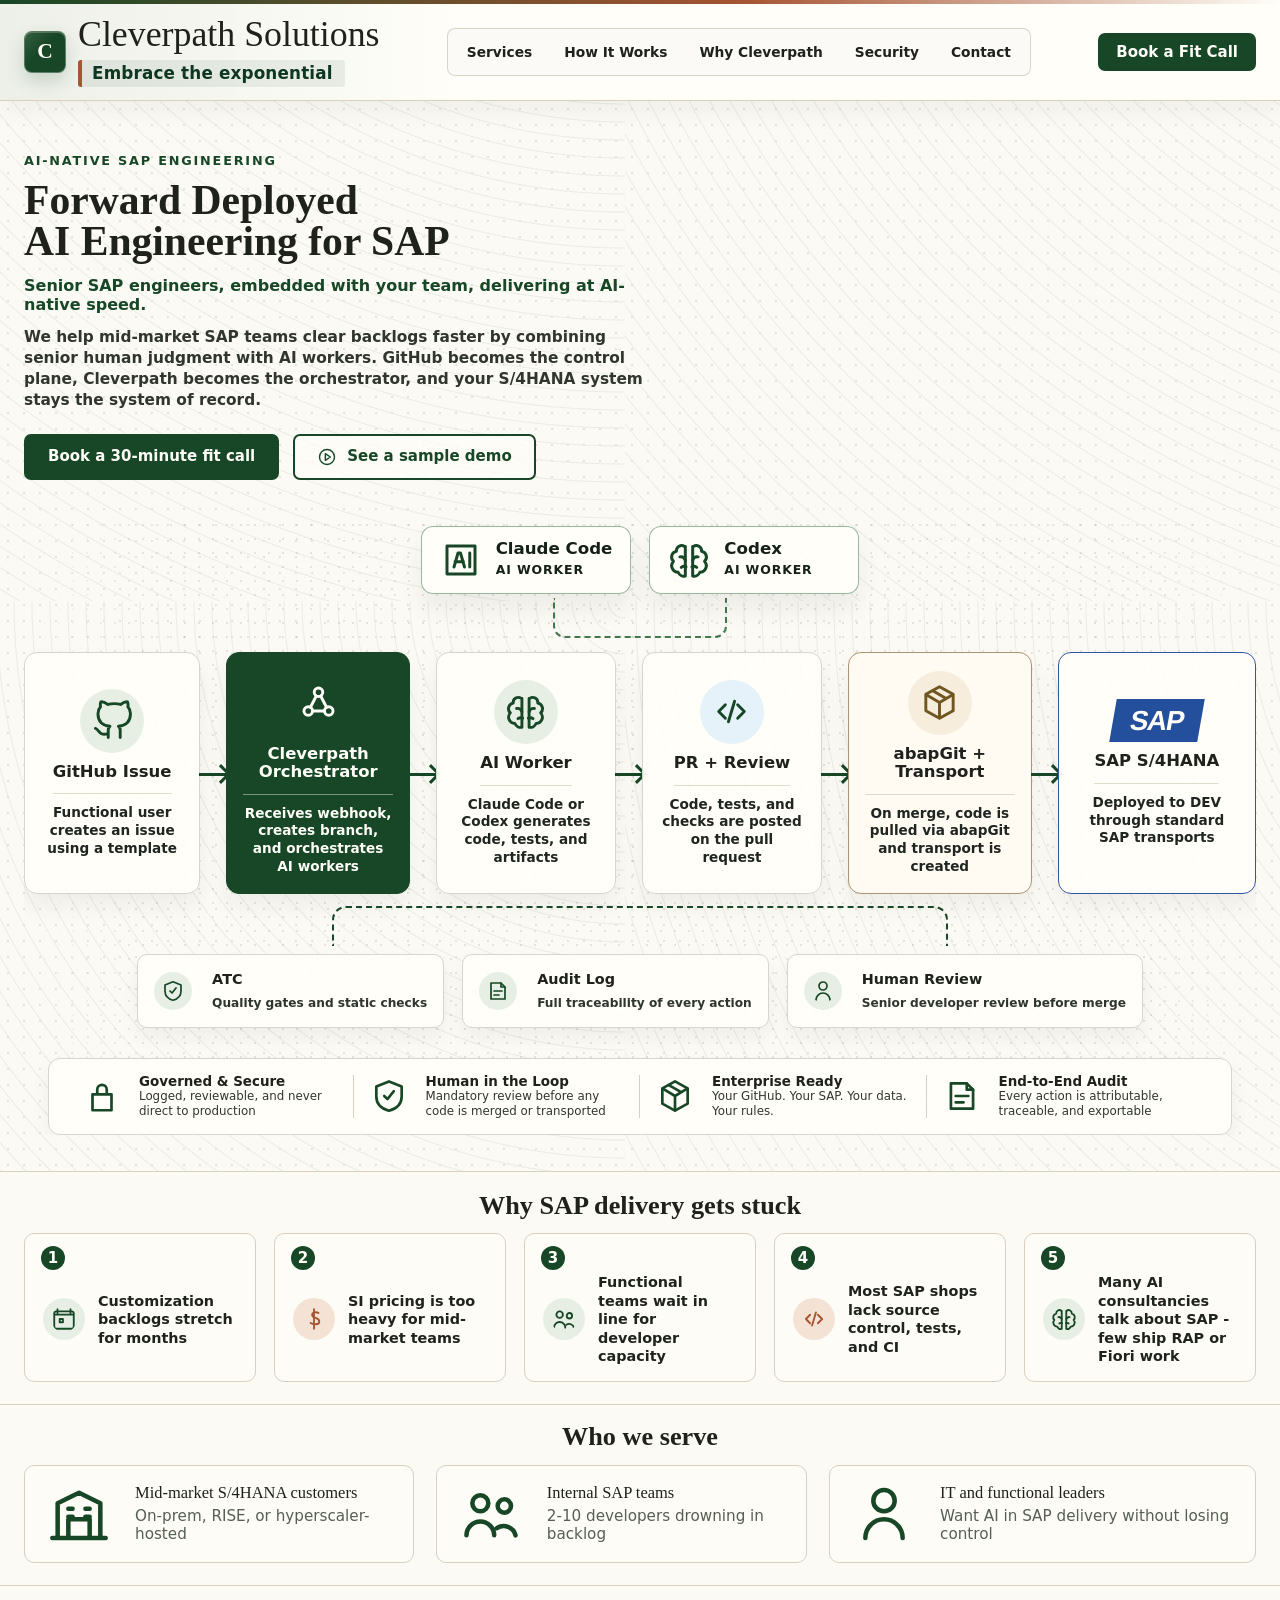
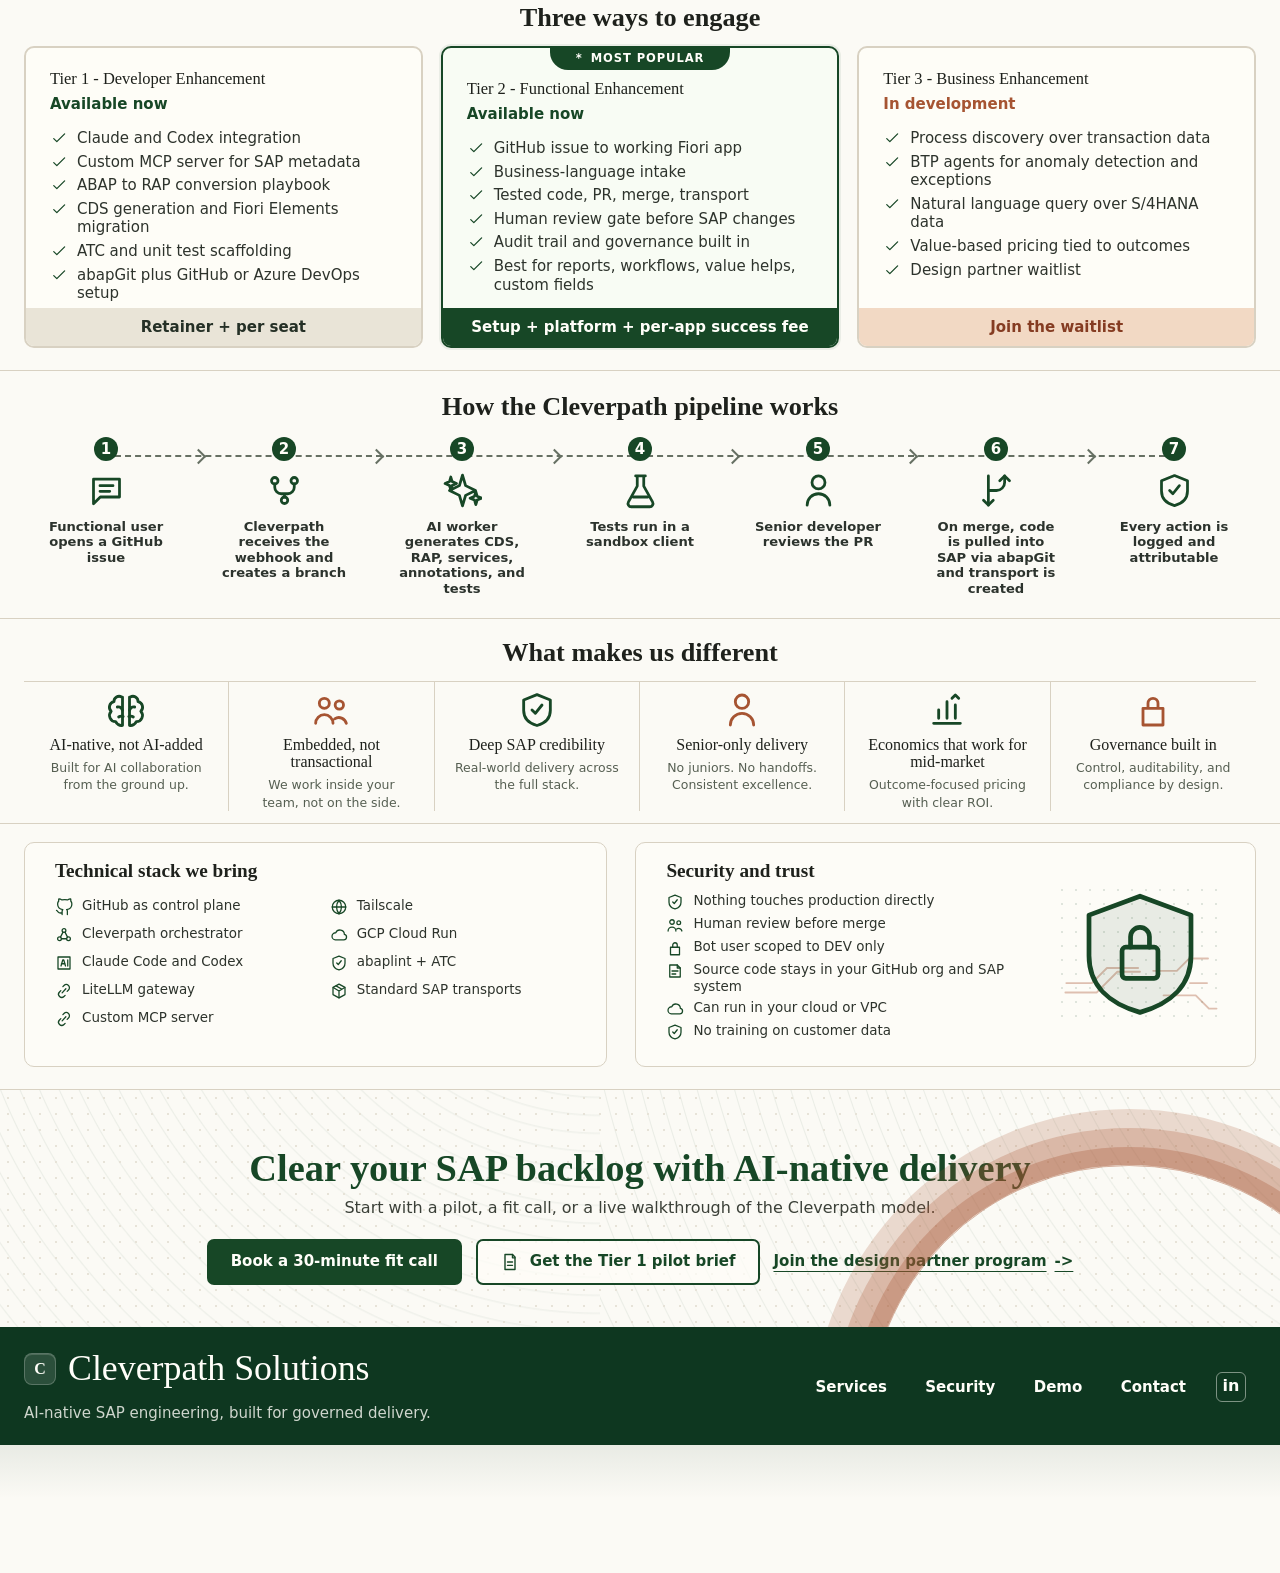
==== commit 471372ca: "Make brand tagline more prominent" ====
--- a/index.html
+++ b/index.html
@@ -8,7 +8,7 @@
       content="Cleverpath Solutions embeds senior SAP engineers with AI workers to clear delivery backlogs while keeping SAP teams in control."
     >
     <title>Cleverpath Solutions | Forward Deployed AI Engineering for SAP</title>
-    <link rel="stylesheet" href="styles.css?v=20260422-6">
+    <link rel="stylesheet" href="styles.css?v=20260423-1">
   </head>
   <body>
     <svg aria-hidden="true" class="sprite" xmlns="http://www.w3.org/2000/svg">
--- a/styles.css
+++ b/styles.css
@@ -105,7 +105,7 @@
 
 .nav-wrap {
   width: min(100% - 48px, 1410px);
-  min-height: 84px;
+  min-height: 96px;
   margin: 0 auto;
   display: grid;
   grid-template-columns: auto 1fr auto;
@@ -127,7 +127,7 @@
 
 .brand-copy {
   display: grid;
-  gap: 5px;
+  gap: 7px;
 }
 
 .brand-mark {
@@ -167,12 +167,19 @@
 }
 
 .brand-tagline {
-  color: var(--green);
+  display: inline-flex;
+  width: max-content;
+  max-width: 100%;
+  padding: 5px 12px 5px 10px;
+  border-left: 4px solid var(--rust);
+  border-radius: 3px;
+  background: rgba(23, 71, 38, 0.08);
+  color: #0e3720;
   font-family: var(--sans);
-  font-size: clamp(0.82rem, 0.9vw, 0.98rem);
+  font-size: clamp(1.05rem, 1.15vw, 1.25rem);
   font-weight: 900;
-  letter-spacing: 0.04em;
-  line-height: 1;
+  letter-spacing: 0.01em;
+  line-height: 1.05;
 }
 
 .nav-links {
@@ -1430,12 +1437,13 @@
   }
 
   .brand-copy {
-    gap: 5px;
+    gap: 7px;
   }
 
   .brand-tagline {
-    font-size: 0.74rem;
-    letter-spacing: 0.035em;
+    padding: 4px 9px 4px 8px;
+    font-size: 0.95rem;
+    letter-spacing: 0;
   }
 
   .brand-mark {
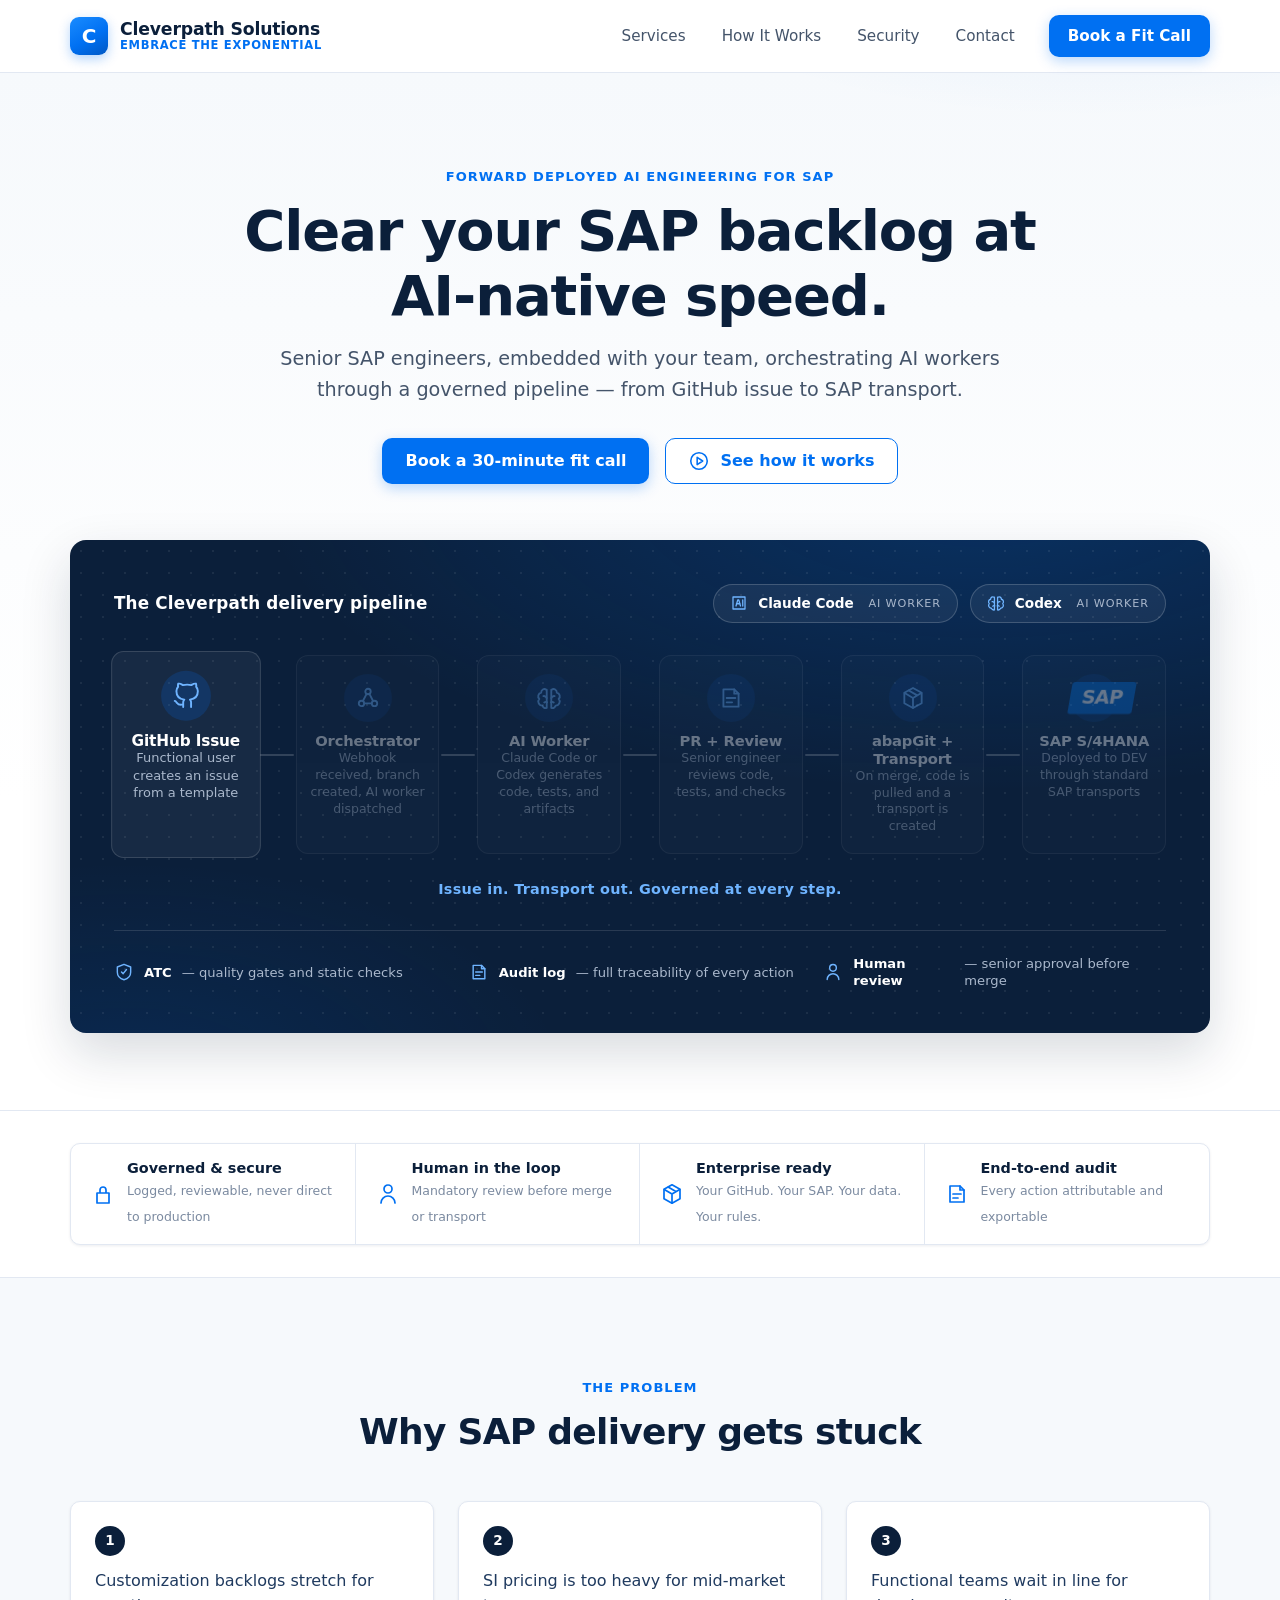
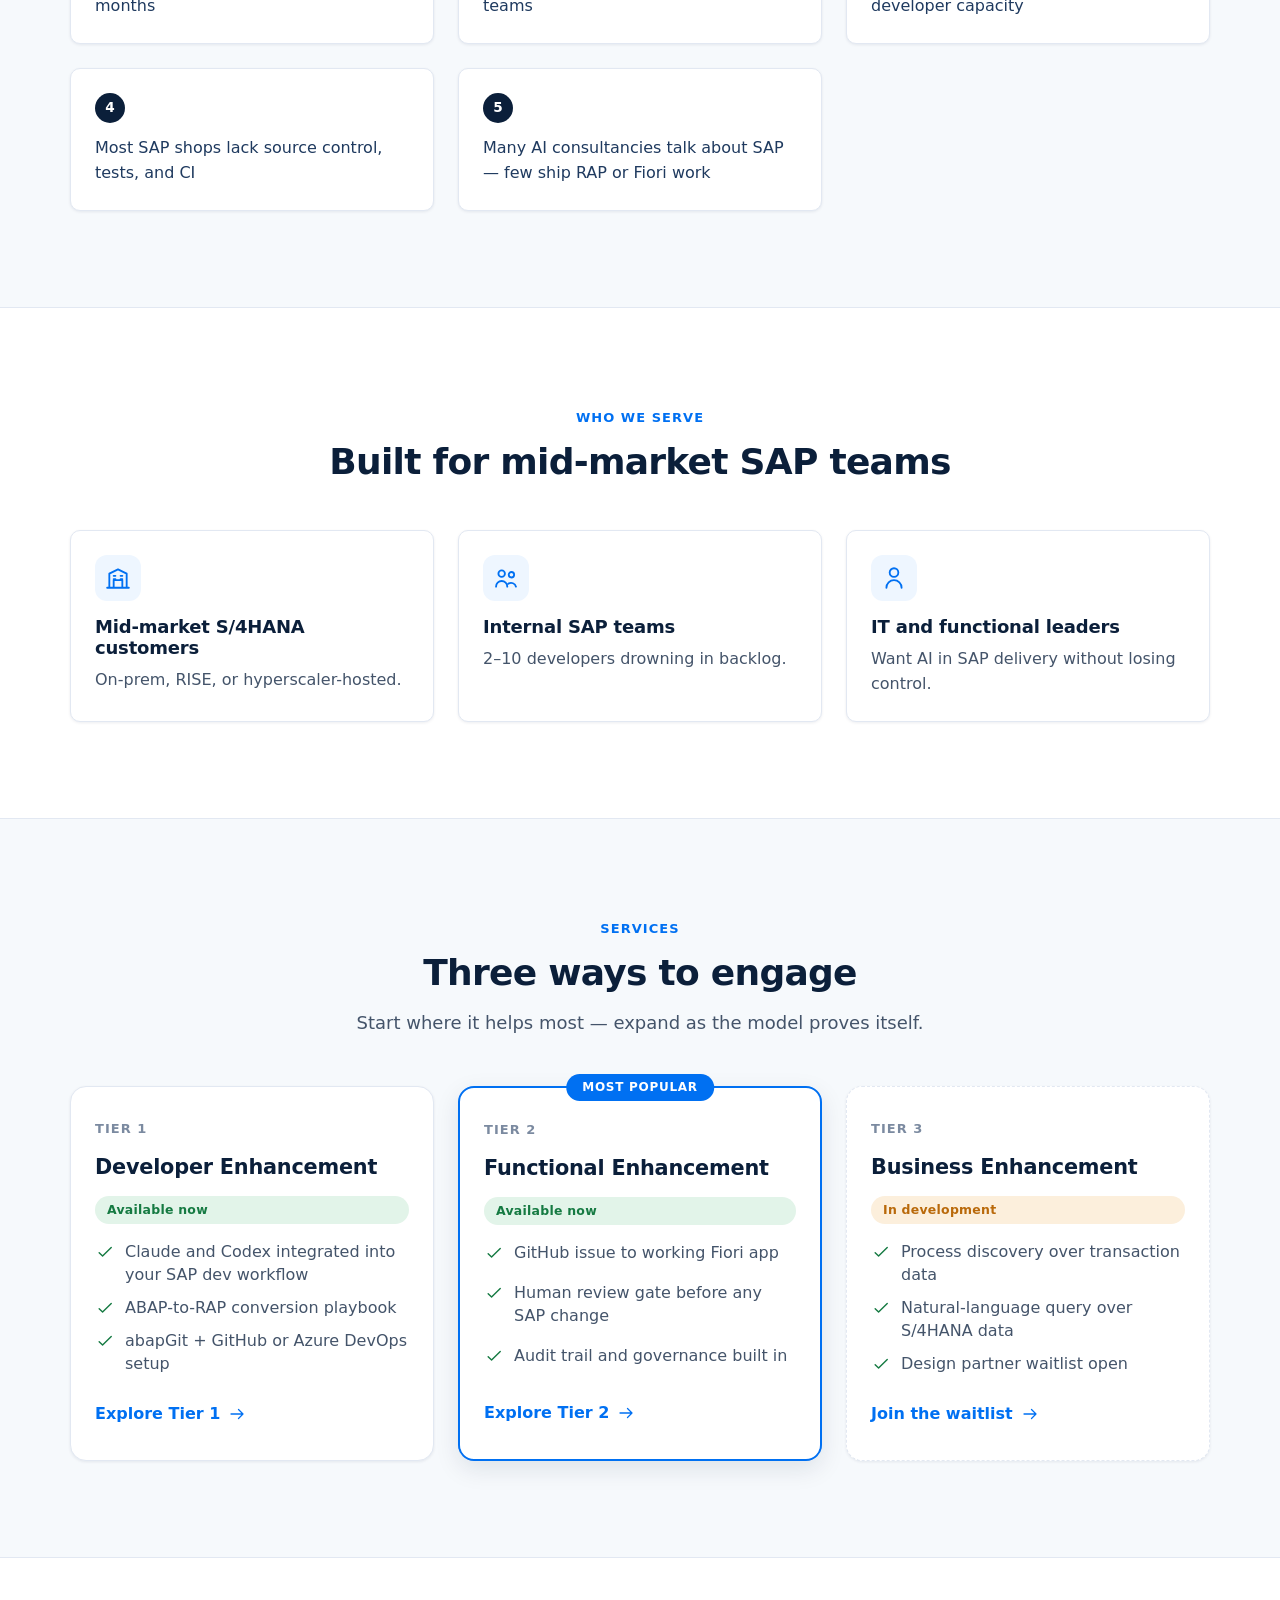
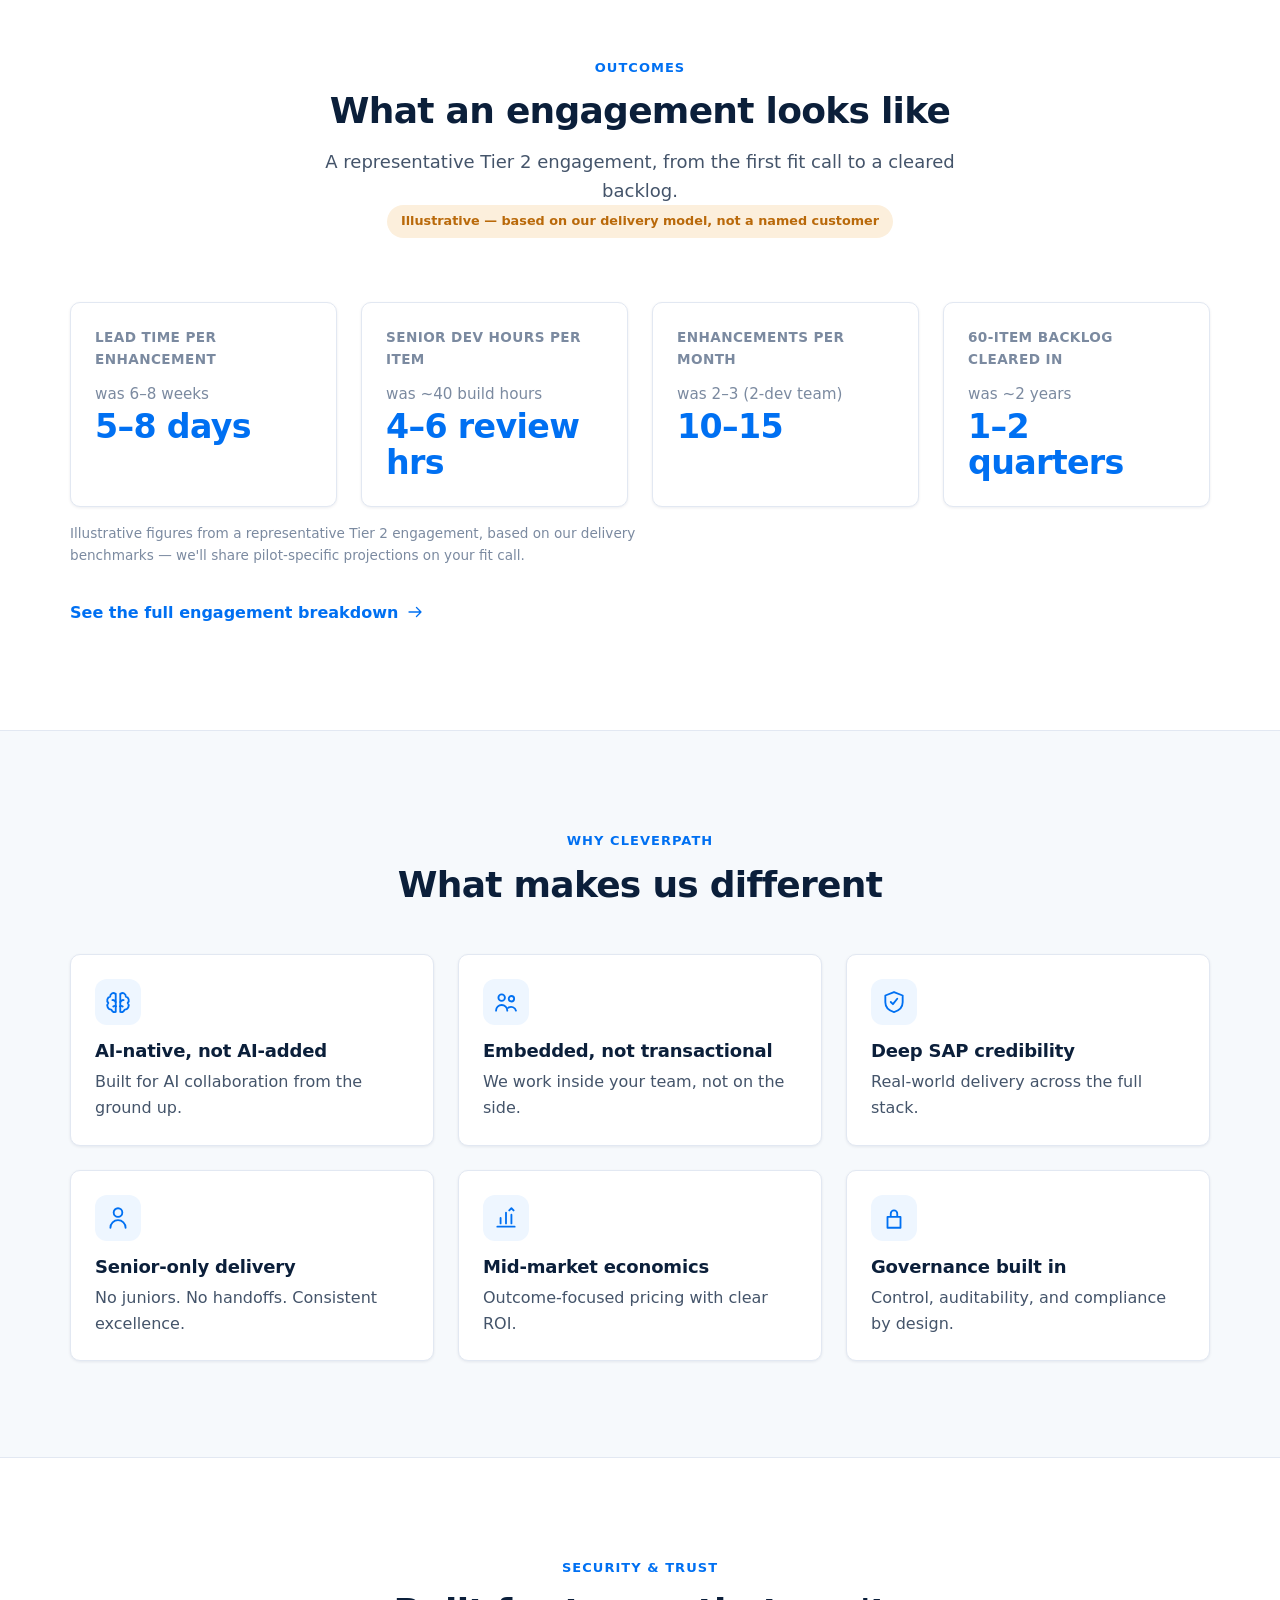
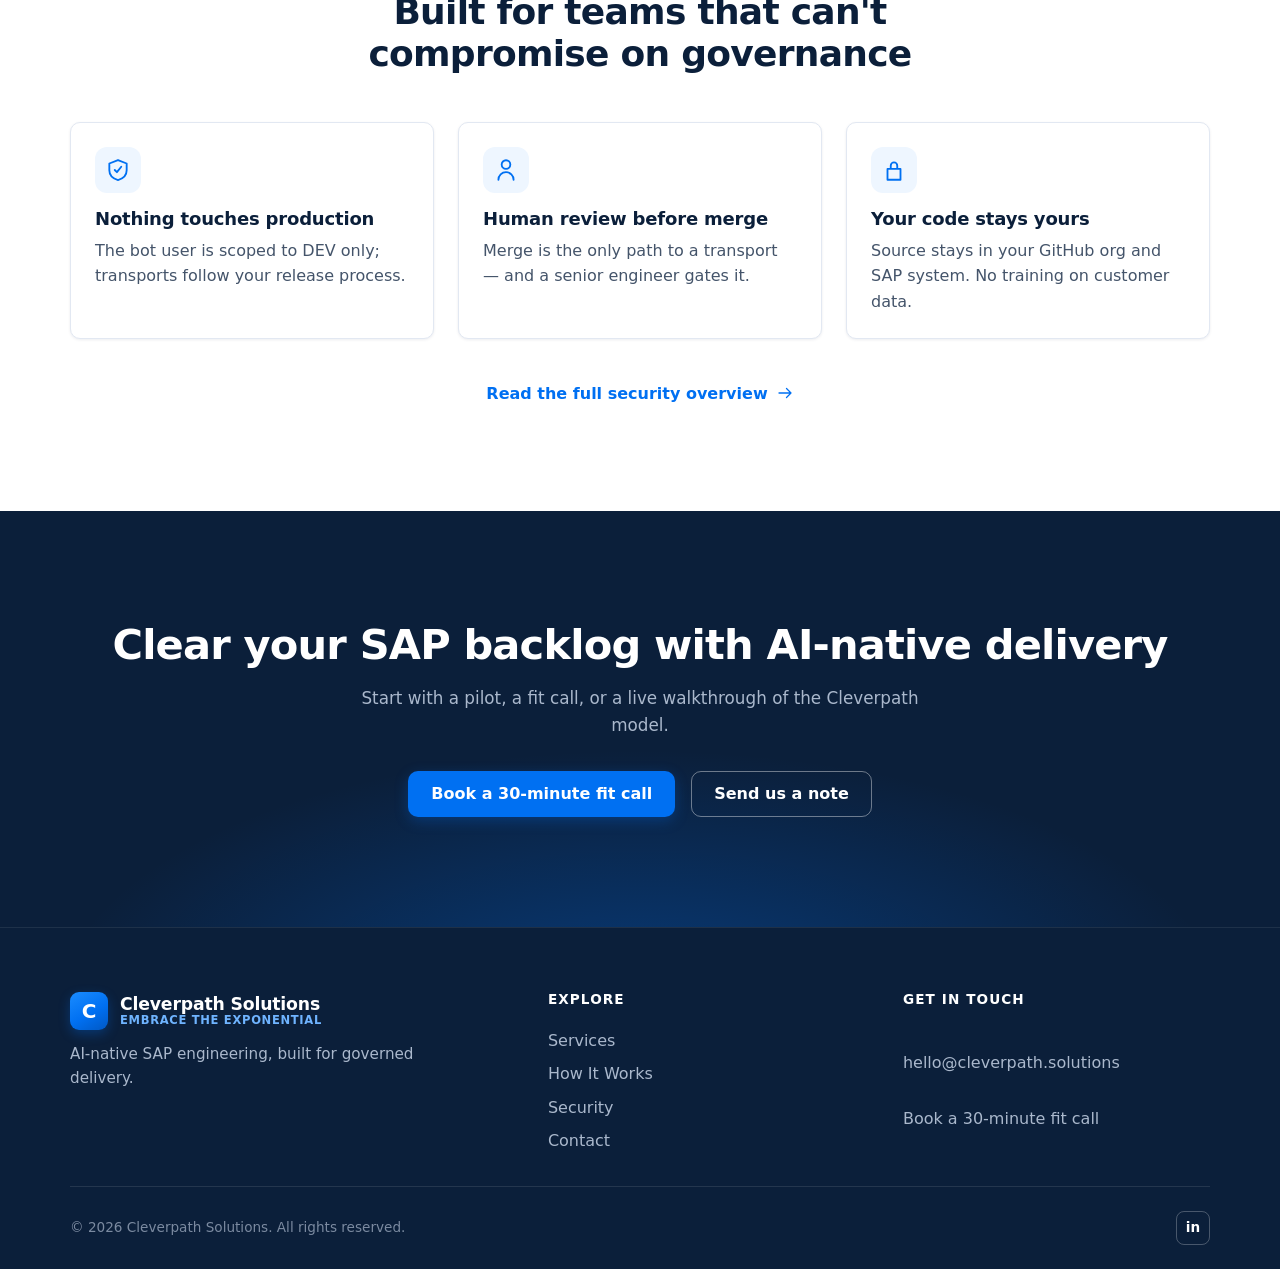
==== commit 8e77b6bc: "Redesign as multi-page enterprise SaaS site Replace the single-page cream/green editorial site with " ====
--- a/index.html
+++ b/index.html
@@ -3,503 +3,492 @@
   <head>
     <meta charset="utf-8">
     <meta name="viewport" content="width=device-width, initial-scale=1">
+    <title>Cleverpath Solutions — Forward Deployed AI Engineering for SAP</title>
     <meta
       name="description"
-      content="Cleverpath Solutions embeds senior SAP engineers with AI workers to clear delivery backlogs while keeping SAP teams in control."
+      content="Senior SAP engineers and AI workers, embedded with your team. Clear your S/4HANA customization backlog through a governed GitHub-to-transport pipeline."
     >
-    <title>Cleverpath Solutions | Forward Deployed AI Engineering for SAP</title>
-    <link rel="stylesheet" href="styles.css?v=20260423-1">
+    <link rel="canonical" href="https://cleverpathai-99e1c.web.app/">
+    <meta property="og:type" content="website">
+    <meta property="og:url" content="https://cleverpathai-99e1c.web.app/">
+    <meta property="og:title" content="Cleverpath Solutions — Forward Deployed AI Engineering for SAP">
+    <meta property="og:description" content="Senior SAP engineers and AI workers, embedded with your team. Clear your S/4HANA backlog through a governed GitHub-to-transport pipeline.">
+    <meta name="twitter:card" content="summary">
+    <link rel="icon" href="/assets/favicon.svg" type="image/svg+xml">
+    <link rel="preload" as="font" type="font/woff2" crossorigin href="/assets/fonts/InterVariable.woff2">
+    <link rel="stylesheet" href="/css/main.css?v=20260611-1">
+    <script>
+      // Redirect old single-page deep links to their new pages.
+      (function () {
+        var map = {
+          "#services": "/services",
+          "#pipeline": "/how-it-works",
+          "#security": "/security",
+          "#contact": "/contact"
+        };
+        var target = map[location.hash];
+        if (target) location.replace(target);
+      })();
+    </script>
+    <script type="application/ld+json">
+    {
+      "@context": "https://schema.org",
+      "@type": "ProfessionalService",
+      "name": "Cleverpath Solutions",
+      "url": "https://cleverpathai-99e1c.web.app/",
+      "logo": "https://cleverpathai-99e1c.web.app/assets/favicon.svg",
+      "email": "hello@cleverpath.solutions",
+      "slogan": "Forward Deployed AI Engineering for SAP",
+      "description": "Cleverpath Solutions embeds senior SAP engineers with AI workers to clear S/4HANA delivery backlogs while keeping SAP teams in control.",
+      "sameAs": ["https://www.linkedin.com/"]
+    }
+    </script>
+    <script src="/js/main.js?v=20260611-1" defer></script>
+    <script src="/js/pipeline.js?v=20260611-1" defer></script>
   </head>
-  <body>
-    <svg aria-hidden="true" class="sprite" xmlns="http://www.w3.org/2000/svg">
-      <symbol id="icon-github" viewBox="0 0 24 24">
-        <path d="M9.2 19.7c-5.1 1.6-5.1-2.6-7.2-3.1m14.5 5.4v-3.9c.1-1-.3-2-1-2.7 3.4-.4 7-1.7 7-7.4A5.8 5.8 0 0 0 21 4c.2-.9.1-2-.2-2.9 0 0-1.3-.4-4.1 1.5a14.1 14.1 0 0 0-7.4 0C6.5.7 5.2 1.1 5.2 1.1 4.8 2 4.8 3.1 5 4a5.8 5.8 0 0 0-1.5 4c0 5.7 3.6 7 7 7.4a3.5 3.5 0 0 0-1 2.7V22"/>
-      </symbol>
-      <symbol id="icon-network" viewBox="0 0 24 24">
-        <circle cx="6" cy="17" r="2.5"/>
-        <circle cx="18" cy="17" r="2.5"/>
-        <circle cx="12" cy="6" r="2.5"/>
-        <path d="m10.7 8.2-3.4 6.6m6-6.6 3.4 6.6M8.5 17h7"/>
-      </symbol>
-      <symbol id="icon-brain" viewBox="0 0 24 24">
-        <path d="M9.5 4.3A3 3 0 0 0 4.8 7a3.4 3.4 0 0 0-1.7 5.8 3.7 3.7 0 0 0 2.7 6.2c.7 1.6 2.4 2.6 4.1 2.2V4.3Zm5 0A3 3 0 0 1 19.2 7a3.4 3.4 0 0 1 1.7 5.8 3.7 3.7 0 0 1-2.7 6.2c-.7 1.6-2.4 2.6-4.1 2.2V4.3Z"/>
-        <path d="M6.8 10.2c1.4-.2 2.6.6 3.1 1.9m7.3-1.9c-1.4-.2-2.6.6-3.1 1.9M7.6 16.2c.8-.6 1.8-.7 2.7-.3m6.1.3c-.8-.6-1.8-.7-2.7-.3"/>
-      </symbol>
-      <symbol id="icon-code" viewBox="0 0 24 24">
-        <path d="M8.4 8.1 4.5 12l3.9 3.9m7.2-7.8 3.9 3.9-3.9 3.9M13.8 6l-3.6 12"/>
-      </symbol>
-      <symbol id="icon-box" viewBox="0 0 24 24">
-        <path d="m12 2.8 8 4.4v9.6l-8 4.4-8-4.4V7.2l8-4.4Z"/>
-        <path d="M4.3 7.4 12 12l7.7-4.6M12 12v9M8.1 5.1l7.8 4.5"/>
-      </symbol>
-      <symbol id="icon-calendar" viewBox="0 0 24 24">
-        <path d="M6 3v4m12-4v4M4 8h16M5 5h14a2 2 0 0 1 2 2v12a2 2 0 0 1-2 2H5a2 2 0 0 1-2-2V7a2 2 0 0 1 2-2Z"/>
-        <path d="M8 12h3v3H8z"/>
-      </symbol>
-      <symbol id="icon-dollar" viewBox="0 0 24 24">
-        <path d="M12 3v18m4.2-14.5c-1.5-1-5.9-1.3-5.9 1.7 0 3.7 6.6 2 6.6 6 0 3.4-5.5 3.2-8.1 1.5"/>
-      </symbol>
-      <symbol id="icon-users" viewBox="0 0 24 24">
-        <circle cx="8" cy="8" r="3"/>
-        <circle cx="17" cy="9" r="2.5"/>
-        <path d="M2.8 20a5.2 5.2 0 0 1 10.4 0m1-2.7a4.6 4.6 0 0 1 7 2.7"/>
-      </symbol>
-      <symbol id="icon-building" viewBox="0 0 24 24">
-        <path d="M4 21V8l8-4 8 4v13M8 21v-7h8v7M8 10h1.6m4.8 0H16M8 13h1.6m4.8 0H16M2 21h20"/>
-      </symbol>
-      <symbol id="icon-person" viewBox="0 0 24 24">
-        <circle cx="12" cy="7" r="4"/>
-        <path d="M5 21a7 7 0 0 1 14 0"/>
-      </symbol>
-      <symbol id="icon-check" viewBox="0 0 24 24">
-        <path d="m5 12.8 4.1 4L19.5 6.5"/>
-      </symbol>
-      <symbol id="icon-chat" viewBox="0 0 24 24">
-        <path d="M4 5h16v11H8.2L4 20.2V5Z"/>
-        <path d="M8 9h8M8 12.5h6"/>
-      </symbol>
-      <symbol id="icon-branch" viewBox="0 0 24 24">
-        <circle cx="6" cy="6" r="2"/>
-        <circle cx="18" cy="6" r="2"/>
-        <circle cx="12" cy="18" r="2"/>
-        <path d="M6 8v2a4 4 0 0 0 4 4h2m6-6v2a4 4 0 0 1-4 4h-2v2"/>
-      </symbol>
-      <symbol id="icon-spark" viewBox="0 0 24 24">
-        <path d="M12 2.5 13.9 9l6.1 3-6.1 3L12 21.5 10.1 15 4 12l6.1-3L12 2.5Zm-7.2 1.2.8 2.8 2.7 1.2-2.7 1.2-.8 2.8L4 8.9 1.3 7.7 4 6.5l.8-2.8Zm15.4 9 .8 2.8 2.7 1.2-2.7 1.2-.8 2.8-.8-2.8-2.7-1.2 2.7-1.2.8-2.8Z"/>
-      </symbol>
-      <symbol id="icon-flask" viewBox="0 0 24 24">
-        <path d="M9 3h6M10 3v6.3L4.6 19a2 2 0 0 0 1.8 3h11.2a2 2 0 0 0 1.8-3L14 9.3V3"/>
-        <path d="M7.4 16h9.2"/>
-      </symbol>
-      <symbol id="icon-review" viewBox="0 0 24 24">
-        <path d="M5 4h10l4 4v12H5V4Z"/>
-        <path d="M15 4v4h4M8 12h8M8 16h5"/>
-      </symbol>
-      <symbol id="icon-merge" viewBox="0 0 24 24">
-        <path d="M7 3v18m10-18v4a5 5 0 0 1-5 5H7"/>
-        <path d="m4 18 3 3 3-3m4-12 3-3 3 3"/>
-      </symbol>
-      <symbol id="icon-shield" viewBox="0 0 24 24">
-        <path d="M12 2.8 20 6v6.3c0 4.8-3.3 7.7-8 9-4.7-1.3-8-4.2-8-9V6l8-3.2Z"/>
-        <path d="m9 12 2 2 4-5"/>
-      </symbol>
-      <symbol id="icon-lock" viewBox="0 0 24 24">
-        <path d="M6 11h12v10H6V11Zm3 0V8a3 3 0 0 1 6 0v3"/>
-      </symbol>
-      <symbol id="icon-chart" viewBox="0 0 24 24">
-        <path d="M4 20h16M7 17v-5m5 5V7m5 10v-8"/>
-        <path d="m15 5 2-2 2 2"/>
-      </symbol>
-      <symbol id="icon-cloud" viewBox="0 0 24 24">
-        <path d="M7.2 18.5A4.7 4.7 0 0 1 7.7 9a6 6 0 0 1 11.5 2.2 3.7 3.7 0 0 1-.8 7.3H7.2Z"/>
-      </symbol>
-      <symbol id="icon-globe" viewBox="0 0 24 24">
-        <circle cx="12" cy="12" r="9"/>
-        <path d="M3 12h18M12 3a14 14 0 0 1 0 18m0-18a14 14 0 0 0 0 18"/>
-      </symbol>
-      <symbol id="icon-doc" viewBox="0 0 24 24">
-        <path d="M6 3h9l3 3v15H6V3Z"/>
-        <path d="M15 3v4h3M9 12h6M9 16h6"/>
-      </symbol>
-      <symbol id="icon-ai" viewBox="0 0 24 24">
-        <path d="M4 4h16v16H4V4Z"/>
-        <path d="m8 16 2.3-8h1.4L14 16m-5.4-3h4.8M17 8v8"/>
-      </symbol>
-      <symbol id="icon-link" viewBox="0 0 24 24">
-        <path d="M9.5 14.5 14.5 9"/>
-        <path d="M10.5 6.2 12 4.7a4.2 4.2 0 0 1 6 6l-1.8 1.8m-2.7 5.3L12 19.3a4.2 4.2 0 0 1-6-6l1.8-1.8"/>
-      </symbol>
-      <symbol id="icon-play" viewBox="0 0 24 24">
-        <circle cx="12" cy="12" r="9"/>
-        <path d="m10 8 6 4-6 4V8Z"/>
-      </symbol>
-    </svg>
-
+  <body data-page="home">
+    <a class="skip-link" href="#main">Skip to content</a>
+
+    <!-- BEGIN shared header -->
     <header class="site-header">
-      <nav class="nav-wrap" aria-label="Primary navigation">
-        <a class="brand" href="#top" aria-label="Cleverpath Solutions home">
+      <div class="shell nav-wrap">
+        <a class="brand" href="/" aria-label="Cleverpath Solutions home">
           <span class="brand-mark" aria-hidden="true">C</span>
           <span class="brand-copy">
             <span class="brand-name">Cleverpath Solutions</span>
             <span class="brand-tagline">Embrace the exponential</span>
           </span>
         </a>
-        <div class="nav-links">
-          <a href="#services">Services</a>
-          <a href="#pipeline">How It Works</a>
-          <a href="#why">Why Cleverpath</a>
-          <a href="#security">Security</a>
-          <a href="#contact">Contact</a>
-        </div>
-        <a class="nav-cta" href="https://cal.com/cleverpath-waftpa/fit-call">Book a Fit Call</a>
-      </nav>
+        <button class="nav-toggle" aria-expanded="false" aria-controls="site-nav" aria-label="Menu">
+          <svg class="open-glyph" viewBox="0 0 24 24" aria-hidden="true"><path d="M4 7h16M4 12h16M4 17h16"/></svg>
+          <svg class="close-glyph" viewBox="0 0 24 24" aria-hidden="true"><path d="m6 6 12 12M18 6 6 18"/></svg>
+        </button>
+        <nav class="site-nav" id="site-nav" aria-label="Primary">
+          <a href="/services">Services</a>
+          <a href="/how-it-works">How It Works</a>
+          <a href="/security">Security</a>
+          <a href="/contact">Contact</a>
+          <a class="btn btn-primary" href="https://cal.com/cleverpath-waftpa/fit-call">Book a Fit Call</a>
+        </nav>
+      </div>
     </header>
-
-    <main id="top">
+    <!-- END shared header -->
+
+    <main id="main">
+      <!-- Hero -->
       <section class="hero">
-        <div class="shell hero-grid">
+        <div class="shell">
           <div class="hero-copy">
-            <p class="eyebrow">AI-native SAP engineering</p>
-            <h1>
-              <span>Forward Deployed</span>
-              <span><span class="mobile-ai">AI</span> Engineering <span class="mobile-break">for SAP</span></span>
-            </h1>
-            <p class="hero-lede">
-              Senior SAP engineers, embedded with your team, delivering at AI-native speed.
+            <span class="eyebrow">Forward Deployed AI Engineering for SAP</span>
+            <h1>Clear your SAP backlog at AI&#8209;native speed.</h1>
+            <p class="lede">
+              Senior SAP engineers, embedded with your team, orchestrating AI workers
+              through a governed pipeline — from GitHub issue to SAP transport.
             </p>
-            <p class="hero-body">
-              We help mid-market SAP teams clear backlogs faster by combining senior human judgment with AI workers. GitHub becomes the control plane, Cleverpath becomes the orchestrator, and your S/4HANA system stays the system of record.
+            <div class="hero-ctas">
+              <a class="btn btn-primary" href="https://cal.com/cleverpath-waftpa/fit-call">Book a 30-minute fit call</a>
+              <a class="btn btn-secondary" href="/how-it-works">
+                <svg class="icon" aria-hidden="true"><use href="/assets/icons.svg#icon-play"></use></svg>
+                See how it works
+              </a>
+            </div>
+          </div>
+
+          <!-- Animated pipeline -->
+          <div class="pipe-panel">
+            <div class="pipe-head">
+              <span class="pipe-title">The Cleverpath delivery pipeline</span>
+              <div class="worker-pills">
+                <span class="worker-pill">
+                  <svg class="icon" aria-hidden="true"><use href="/assets/icons.svg#icon-ai"></use></svg>
+                  Claude Code&nbsp;<small>AI worker</small>
+                </span>
+                <span class="worker-pill">
+                  <svg class="icon" aria-hidden="true"><use href="/assets/icons.svg#icon-brain"></use></svg>
+                  Codex&nbsp;<small>AI worker</small>
+                </span>
+              </div>
+            </div>
+
+            <p class="visually-hidden">
+              How delivery flows: a functional user opens a GitHub issue; the Cleverpath
+              orchestrator creates a branch and dispatches an AI worker; the AI worker
+              generates code, tests, and artifacts; a senior engineer reviews the pull
+              request; on merge the code is pulled into SAP via abapGit and a transport
+              is created; the change is deployed to DEV through standard SAP transports.
             </p>
-            <div class="cta-row">
-              <a class="button button-primary" href="https://cal.com/cleverpath-waftpa/fit-call">Book a 30-minute fit call</a>
-              <a class="button button-secondary" href="#pipeline">
-                <svg class="button-icon" aria-hidden="true"><use href="#icon-play"></use></svg>
-                See a sample demo
-              </a>
-            </div>
-          </div>
-
-          <div class="hero-map new-flow" aria-label="Cleverpath delivery orchestration flow">
-            <div class="model-row">
-              <span class="worker-pill">
-                <svg aria-hidden="true"><use href="#icon-ai"></use></svg>
-                <span><strong>Claude Code</strong><small>AI Worker</small></span>
-              </span>
-              <span class="worker-pill">
-                <svg aria-hidden="true"><use href="#icon-brain"></use></svg>
-                <span><strong>Codex</strong><small>AI Worker</small></span>
-              </span>
-            </div>
-            <div class="flow-row" role="list">
-              <article class="flow-node" role="listitem">
-                <span class="node-icon"><svg aria-hidden="true"><use href="#icon-github"></use></svg></span>
-                <h3>GitHub Issue</h3>
-                <p>Functional user creates an issue using a template</p>
-              </article>
-              <span class="flow-arrow" aria-hidden="true"></span>
-              <article class="flow-node featured" role="listitem">
-                <span class="node-icon"><svg aria-hidden="true"><use href="#icon-network"></use></svg></span>
-                <h3>Cleverpath Orchestrator</h3>
-                <p>Receives webhook, creates branch, and orchestrates AI workers</p>
-              </article>
-              <span class="flow-arrow" aria-hidden="true"></span>
-              <article class="flow-node" role="listitem">
-                <span class="node-icon"><svg aria-hidden="true"><use href="#icon-brain"></use></svg></span>
-                <h3>AI Worker</h3>
-                <p>Claude Code or Codex generates code, tests, and artifacts</p>
-              </article>
-              <span class="flow-arrow" aria-hidden="true"></span>
-              <article class="flow-node" role="listitem">
-                <span class="node-icon blue"><svg aria-hidden="true"><use href="#icon-code"></use></svg></span>
-                <h3>PR + Review</h3>
-                <p>Code, tests, and checks are posted on the pull request</p>
-              </article>
-              <span class="flow-arrow" aria-hidden="true"></span>
-              <article class="flow-node accent" role="listitem">
-                <span class="node-icon amber"><svg aria-hidden="true"><use href="#icon-box"></use></svg></span>
-                <h3>abapGit + Transport</h3>
-                <p>On merge, code is pulled via abapGit and transport is created</p>
-              </article>
-              <span class="flow-arrow" aria-hidden="true"></span>
-              <article class="flow-node sap" role="listitem">
-                <span class="sap-mark">SAP</span>
-                <h3>SAP S/4HANA</h3>
-                <p>Deployed to DEV through standard SAP transports</p>
-              </article>
-            </div>
-            <div class="control-row">
+
+            <ol class="pipe" data-pipe aria-hidden="false">
+              <li class="pipe-node">
+                <span class="node-check" aria-hidden="true"><svg class="icon"><use href="/assets/icons.svg#icon-check"></use></svg></span>
+                <span class="node-icon"><svg class="icon" aria-hidden="true"><use href="/assets/icons.svg#icon-github"></use></svg></span>
+                <span class="node-text">
+                  <h3>GitHub Issue</h3>
+                  <p>Functional user creates an issue from a template</p>
+                </span>
+              </li>
+              <li class="pipe-link" aria-hidden="true"></li>
+              <li class="pipe-node">
+                <span class="node-check" aria-hidden="true"><svg class="icon"><use href="/assets/icons.svg#icon-check"></use></svg></span>
+                <span class="node-icon"><svg class="icon" aria-hidden="true"><use href="/assets/icons.svg#icon-network"></use></svg></span>
+                <span class="node-text">
+                  <h3>Orchestrator</h3>
+                  <p>Webhook received, branch created, AI worker dispatched</p>
+                </span>
+              </li>
+              <li class="pipe-link" aria-hidden="true"></li>
+              <li class="pipe-node">
+                <span class="node-check" aria-hidden="true"><svg class="icon"><use href="/assets/icons.svg#icon-check"></use></svg></span>
+                <span class="node-icon"><svg class="icon" aria-hidden="true"><use href="/assets/icons.svg#icon-brain"></use></svg></span>
+                <span class="node-text">
+                  <h3>AI Worker</h3>
+                  <p>Claude Code or Codex generates code, tests, and artifacts</p>
+                </span>
+              </li>
+              <li class="pipe-link" aria-hidden="true"></li>
+              <li class="pipe-node">
+                <span class="node-check" aria-hidden="true"><svg class="icon"><use href="/assets/icons.svg#icon-check"></use></svg></span>
+                <span class="node-icon"><svg class="icon" aria-hidden="true"><use href="/assets/icons.svg#icon-review"></use></svg></span>
+                <span class="node-text">
+                  <h3>PR + Review</h3>
+                  <p>Senior engineer reviews code, tests, and checks</p>
+                </span>
+              </li>
+              <li class="pipe-link" aria-hidden="true"></li>
+              <li class="pipe-node">
+                <span class="node-check" aria-hidden="true"><svg class="icon"><use href="/assets/icons.svg#icon-check"></use></svg></span>
+                <span class="node-icon"><svg class="icon" aria-hidden="true"><use href="/assets/icons.svg#icon-box"></use></svg></span>
+                <span class="node-text">
+                  <h3>abapGit + Transport</h3>
+                  <p>On merge, code is pulled and a transport is created</p>
+                </span>
+              </li>
+              <li class="pipe-link" aria-hidden="true"></li>
+              <li class="pipe-node">
+                <span class="node-check" aria-hidden="true"><svg class="icon"><use href="/assets/icons.svg#icon-check"></use></svg></span>
+                <span class="node-icon"><span class="sap-chip" aria-hidden="true">SAP</span></span>
+                <span class="node-text">
+                  <h3>SAP S/4HANA</h3>
+                  <p>Deployed to DEV through standard SAP transports</p>
+                </span>
+              </li>
+            </ol>
+
+            <p class="pipe-caption" data-pipe-caption data-default="Issue in. Transport out. Governed at every step." aria-hidden="true">
+              Issue in. Transport out. Governed at every step.
+            </p>
+
+            <div class="pipe-controls">
               <span>
-                <svg aria-hidden="true"><use href="#icon-shield"></use></svg>
-                <strong>ATC</strong>
-                <small>Quality gates and static checks</small>
+                <svg class="icon" aria-hidden="true"><use href="/assets/icons.svg#icon-shield"></use></svg>
+                <span><strong>ATC</strong> — quality gates and static checks</span>
               </span>
               <span>
-                <svg aria-hidden="true"><use href="#icon-review"></use></svg>
-                <strong>Audit Log</strong>
-                <small>Full traceability of every action</small>
+                <svg class="icon" aria-hidden="true"><use href="/assets/icons.svg#icon-review"></use></svg>
+                <span><strong>Audit log</strong> — full traceability of every action</span>
               </span>
               <span>
-                <svg aria-hidden="true"><use href="#icon-person"></use></svg>
-                <strong>Human Review</strong>
-                <small>Senior developer review before merge</small>
+                <svg class="icon" aria-hidden="true"><use href="/assets/icons.svg#icon-person"></use></svg>
+                <span><strong>Human review</strong> — senior approval before merge</span>
               </span>
             </div>
-            <div class="assurance-row" aria-label="Governance guarantees">
-              <span><svg aria-hidden="true"><use href="#icon-lock"></use></svg><strong>Governed &amp; Secure</strong><small>Logged, reviewable, and never direct to production</small></span>
-              <span><svg aria-hidden="true"><use href="#icon-shield"></use></svg><strong>Human in the Loop</strong><small>Mandatory review before any code is merged or transported</small></span>
-              <span><svg aria-hidden="true"><use href="#icon-box"></use></svg><strong>Enterprise Ready</strong><small>Your GitHub. Your SAP. Your data. Your rules.</small></span>
-              <span><svg aria-hidden="true"><use href="#icon-review"></use></svg><strong>End-to-End Audit</strong><small>Every action is attributable, traceable, and exportable</small></span>
-            </div>
-          </div>
-        </div>
-      </section>
-
-      <section class="section" aria-labelledby="stuck-title">
-        <div class="shell">
-          <h2 id="stuck-title">Why SAP delivery gets stuck</h2>
-          <div class="reason-grid">
-            <article class="reason-card" style="--i: 1">
-              <span class="number">1</span>
-              <svg aria-hidden="true"><use href="#icon-calendar"></use></svg>
+          </div>
+        </div>
+      </section>
+
+      <!-- Trust strip -->
+      <section class="section" aria-label="Governance guarantees" style="padding-block: 32px;">
+        <div class="shell">
+          <div class="trust-strip">
+            <div>
+              <svg class="icon" aria-hidden="true"><use href="/assets/icons.svg#icon-lock"></use></svg>
+              <span><strong>Governed &amp; secure</strong><small>Logged, reviewable, never direct to production</small></span>
+            </div>
+            <div>
+              <svg class="icon" aria-hidden="true"><use href="/assets/icons.svg#icon-person"></use></svg>
+              <span><strong>Human in the loop</strong><small>Mandatory review before merge or transport</small></span>
+            </div>
+            <div>
+              <svg class="icon" aria-hidden="true"><use href="/assets/icons.svg#icon-box"></use></svg>
+              <span><strong>Enterprise ready</strong><small>Your GitHub. Your SAP. Your data. Your rules.</small></span>
+            </div>
+            <div>
+              <svg class="icon" aria-hidden="true"><use href="/assets/icons.svg#icon-review"></use></svg>
+              <span><strong>End-to-end audit</strong><small>Every action attributable and exportable</small></span>
+            </div>
+          </div>
+        </div>
+      </section>
+
+      <!-- Pain points -->
+      <section class="section section-alt">
+        <div class="shell">
+          <div class="section-head center">
+            <span class="eyebrow">The problem</span>
+            <h2>Why SAP delivery gets stuck</h2>
+          </div>
+          <div class="grid-3">
+            <div class="num-card">
+              <span class="num">1</span>
               <p>Customization backlogs stretch for months</p>
-            </article>
-            <article class="reason-card warm" style="--i: 2">
-              <span class="number">2</span>
-              <svg aria-hidden="true"><use href="#icon-dollar"></use></svg>
+            </div>
+            <div class="num-card">
+              <span class="num">2</span>
               <p>SI pricing is too heavy for mid-market teams</p>
-            </article>
-            <article class="reason-card" style="--i: 3">
-              <span class="number">3</span>
-              <svg aria-hidden="true"><use href="#icon-users"></use></svg>
+            </div>
+            <div class="num-card">
+              <span class="num">3</span>
               <p>Functional teams wait in line for developer capacity</p>
-            </article>
-            <article class="reason-card warm" style="--i: 4">
-              <span class="number">4</span>
-              <svg aria-hidden="true"><use href="#icon-code"></use></svg>
+            </div>
+            <div class="num-card">
+              <span class="num">4</span>
               <p>Most SAP shops lack source control, tests, and CI</p>
-            </article>
-            <article class="reason-card" style="--i: 5">
-              <span class="number">5</span>
-              <svg aria-hidden="true"><use href="#icon-brain"></use></svg>
-              <p>Many AI consultancies talk about SAP - few ship RAP or Fiori work</p>
-            </article>
-          </div>
-        </div>
-      </section>
-
-      <section class="section compact" aria-labelledby="serve-title">
-        <div class="shell">
-          <h2 id="serve-title">Who we serve</h2>
-          <div class="serve-grid">
-            <article>
-              <svg aria-hidden="true"><use href="#icon-building"></use></svg>
-              <div>
-                <h3>Mid-market S/4HANA customers</h3>
-                <p>On-prem, RISE, or hyperscaler-hosted</p>
-              </div>
-            </article>
-            <article>
-              <svg aria-hidden="true"><use href="#icon-users"></use></svg>
-              <div>
-                <h3>Internal SAP teams</h3>
-                <p>2-10 developers drowning in backlog</p>
-              </div>
-            </article>
-            <article>
-              <svg aria-hidden="true"><use href="#icon-person"></use></svg>
-              <div>
-                <h3>IT and functional leaders</h3>
-                <p>Want AI in SAP delivery without losing control</p>
-              </div>
-            </article>
-          </div>
-        </div>
-      </section>
-
-      <section id="services" class="section compact" aria-labelledby="engage-title">
-        <div class="shell">
-          <h2 id="engage-title">Three ways to engage</h2>
+            </div>
+            <div class="num-card">
+              <span class="num">5</span>
+              <p>Many AI consultancies talk about SAP — few ship RAP or Fiori work</p>
+            </div>
+          </div>
+        </div>
+      </section>
+
+      <!-- Who we serve -->
+      <section class="section">
+        <div class="shell">
+          <div class="section-head center">
+            <span class="eyebrow">Who we serve</span>
+            <h2>Built for mid-market SAP teams</h2>
+          </div>
+          <div class="grid-3">
+            <div class="card">
+              <span class="card-icon"><svg class="icon" aria-hidden="true"><use href="/assets/icons.svg#icon-building"></use></svg></span>
+              <h3>Mid-market S/4HANA customers</h3>
+              <p>On-prem, RISE, or hyperscaler-hosted.</p>
+            </div>
+            <div class="card">
+              <span class="card-icon"><svg class="icon" aria-hidden="true"><use href="/assets/icons.svg#icon-users"></use></svg></span>
+              <h3>Internal SAP teams</h3>
+              <p>2–10 developers drowning in backlog.</p>
+            </div>
+            <div class="card">
+              <span class="card-icon"><svg class="icon" aria-hidden="true"><use href="/assets/icons.svg#icon-person"></use></svg></span>
+              <h3>IT and functional leaders</h3>
+              <p>Want AI in SAP delivery without losing control.</p>
+            </div>
+          </div>
+        </div>
+      </section>
+
+      <!-- Services teaser -->
+      <section class="section section-alt">
+        <div class="shell">
+          <div class="section-head center">
+            <span class="eyebrow">Services</span>
+            <h2>Three ways to engage</h2>
+            <p class="lede">Start where it helps most — expand as the model proves itself.</p>
+          </div>
           <div class="tier-grid">
-            <article class="tier-card">
-              <h3>Tier 1 - Developer Enhancement</h3>
-              <p class="availability">Available now</p>
-              <ul>
-                <li><svg aria-hidden="true"><use href="#icon-check"></use></svg>Claude and Codex integration</li>
-                <li><svg aria-hidden="true"><use href="#icon-check"></use></svg>Custom MCP server for SAP metadata</li>
-                <li><svg aria-hidden="true"><use href="#icon-check"></use></svg>ABAP to RAP conversion playbook</li>
-                <li><svg aria-hidden="true"><use href="#icon-check"></use></svg>CDS generation and Fiori Elements migration</li>
-                <li><svg aria-hidden="true"><use href="#icon-check"></use></svg>ATC and unit test scaffolding</li>
-                <li><svg aria-hidden="true"><use href="#icon-check"></use></svg>abapGit plus GitHub or Azure DevOps setup</li>
+            <div class="tier-card">
+              <span class="tier-kicker">Tier 1</span>
+              <h3>Developer Enhancement</h3>
+              <span class="badge badge-success">Available now</span>
+              <ul class="check-list">
+                <li><svg class="icon" aria-hidden="true"><use href="/assets/icons.svg#icon-check"></use></svg>Claude and Codex integrated into your SAP dev workflow</li>
+                <li><svg class="icon" aria-hidden="true"><use href="/assets/icons.svg#icon-check"></use></svg>ABAP-to-RAP conversion playbook</li>
+                <li><svg class="icon" aria-hidden="true"><use href="/assets/icons.svg#icon-check"></use></svg>abapGit + GitHub or Azure DevOps setup</li>
               </ul>
-              <p class="tier-foot">Retainer + per seat</p>
-            </article>
-            <article class="tier-card highlighted">
-              <div class="popular">Most popular</div>
-              <h3>Tier 2 - Functional Enhancement</h3>
-              <p class="availability">Available now</p>
-              <ul>
-                <li><svg aria-hidden="true"><use href="#icon-check"></use></svg>GitHub issue to working Fiori app</li>
-                <li><svg aria-hidden="true"><use href="#icon-check"></use></svg>Business-language intake</li>
-                <li><svg aria-hidden="true"><use href="#icon-check"></use></svg>Tested code, PR, merge, transport</li>
-                <li><svg aria-hidden="true"><use href="#icon-check"></use></svg>Human review gate before SAP changes</li>
-                <li><svg aria-hidden="true"><use href="#icon-check"></use></svg>Audit trail and governance built in</li>
-                <li><svg aria-hidden="true"><use href="#icon-check"></use></svg>Best for reports, workflows, value helps, custom fields</li>
+              <a class="btn-ghost" href="/services">Explore Tier 1 <svg class="icon" aria-hidden="true"><use href="/assets/icons.svg#icon-arrow"></use></svg></a>
+            </div>
+            <div class="tier-card highlighted">
+              <span class="tier-flag">Most popular</span>
+              <span class="tier-kicker">Tier 2</span>
+              <h3>Functional Enhancement</h3>
+              <span class="badge badge-success">Available now</span>
+              <ul class="check-list">
+                <li><svg class="icon" aria-hidden="true"><use href="/assets/icons.svg#icon-check"></use></svg>GitHub issue to working Fiori app</li>
+                <li><svg class="icon" aria-hidden="true"><use href="/assets/icons.svg#icon-check"></use></svg>Human review gate before any SAP change</li>
+                <li><svg class="icon" aria-hidden="true"><use href="/assets/icons.svg#icon-check"></use></svg>Audit trail and governance built in</li>
               </ul>
-              <p class="tier-foot">Setup + platform + per-app success fee</p>
-            </article>
-            <article class="tier-card waitlist">
-              <h3>Tier 3 - Business Enhancement</h3>
-              <p class="availability pending">In development</p>
-              <ul>
-                <li><svg aria-hidden="true"><use href="#icon-check"></use></svg>Process discovery over transaction data</li>
-                <li><svg aria-hidden="true"><use href="#icon-check"></use></svg>BTP agents for anomaly detection and exceptions</li>
-                <li><svg aria-hidden="true"><use href="#icon-check"></use></svg>Natural language query over S/4HANA data</li>
-                <li><svg aria-hidden="true"><use href="#icon-check"></use></svg>Value-based pricing tied to outcomes</li>
-                <li><svg aria-hidden="true"><use href="#icon-check"></use></svg>Design partner waitlist</li>
+              <a class="btn-ghost" href="/services">Explore Tier 2 <svg class="icon" aria-hidden="true"><use href="/assets/icons.svg#icon-arrow"></use></svg></a>
+            </div>
+            <div class="tier-card waitlist">
+              <span class="tier-kicker">Tier 3</span>
+              <h3>Business Enhancement</h3>
+              <span class="badge badge-amber">In development</span>
+              <ul class="check-list">
+                <li><svg class="icon" aria-hidden="true"><use href="/assets/icons.svg#icon-check"></use></svg>Process discovery over transaction data</li>
+                <li><svg class="icon" aria-hidden="true"><use href="/assets/icons.svg#icon-check"></use></svg>Natural-language query over S/4HANA data</li>
+                <li><svg class="icon" aria-hidden="true"><use href="/assets/icons.svg#icon-check"></use></svg>Design partner waitlist open</li>
               </ul>
-              <p class="tier-foot">Join the waitlist</p>
-            </article>
-          </div>
-        </div>
-      </section>
-
-      <section id="pipeline" class="section pipeline-section" aria-labelledby="pipeline-title">
-        <div class="shell">
-          <h2 id="pipeline-title">How the Cleverpath pipeline works</h2>
-          <ol class="pipeline">
-            <li>
-              <span class="step-num">1</span>
-              <svg aria-hidden="true"><use href="#icon-chat"></use></svg>
-              <p>Functional user opens a GitHub issue</p>
-            </li>
-            <li>
-              <span class="step-num">2</span>
-              <svg aria-hidden="true"><use href="#icon-branch"></use></svg>
-              <p>Cleverpath receives the webhook and creates a branch</p>
-            </li>
-            <li>
-              <span class="step-num">3</span>
-              <svg aria-hidden="true"><use href="#icon-spark"></use></svg>
-              <p>AI worker generates CDS, RAP, services, annotations, and tests</p>
-            </li>
-            <li>
-              <span class="step-num">4</span>
-              <svg aria-hidden="true"><use href="#icon-flask"></use></svg>
-              <p>Tests run in a sandbox client</p>
-            </li>
-            <li>
-              <span class="step-num">5</span>
-              <svg aria-hidden="true"><use href="#icon-person"></use></svg>
-              <p>Senior developer reviews the PR</p>
-            </li>
-            <li>
-              <span class="step-num">6</span>
-              <svg aria-hidden="true"><use href="#icon-merge"></use></svg>
-              <p>On merge, code is pulled into SAP via abapGit and transport is created</p>
-            </li>
-            <li>
-              <span class="step-num">7</span>
-              <svg aria-hidden="true"><use href="#icon-shield"></use></svg>
-              <p>Every action is logged and attributable</p>
-            </li>
-          </ol>
-        </div>
-      </section>
-
-      <section id="why" class="section difference-section" aria-labelledby="different-title">
-        <div class="shell">
-          <h2 id="different-title">What makes us different</h2>
-          <div class="difference-grid">
-            <article>
-              <svg aria-hidden="true"><use href="#icon-brain"></use></svg>
+              <a class="btn-ghost" href="/services">Join the waitlist <svg class="icon" aria-hidden="true"><use href="/assets/icons.svg#icon-arrow"></use></svg></a>
+            </div>
+          </div>
+        </div>
+      </section>
+
+      <!-- ROI summary -->
+      <section class="section">
+        <div class="shell">
+          <div class="section-head center">
+            <span class="eyebrow">Outcomes</span>
+            <h2>What an engagement looks like</h2>
+            <p class="lede">
+              A representative Tier 2 engagement, from the first fit call to a cleared backlog.
+            </p>
+            <p class="illustrative-pill">
+              Illustrative — based on our delivery model, not a named customer
+            </p>
+          </div>
+          <div class="stat-grid">
+            <div class="stat">
+              <span class="stat-label">Lead time per enhancement</span>
+              <span class="stat-before">6–8 weeks</span>
+              <span class="stat-after">5–8 days</span>
+            </div>
+            <div class="stat">
+              <span class="stat-label">Senior dev hours per item</span>
+              <span class="stat-before">~40 build hours</span>
+              <span class="stat-after">4–6 review hrs</span>
+            </div>
+            <div class="stat">
+              <span class="stat-label">Enhancements per month</span>
+              <span class="stat-before">2–3 (2-dev team)</span>
+              <span class="stat-after">10–15</span>
+            </div>
+            <div class="stat">
+              <span class="stat-label">60-item backlog cleared in</span>
+              <span class="stat-before">~2 years</span>
+              <span class="stat-after">1–2 quarters</span>
+            </div>
+          </div>
+          <p class="fineprint">
+            Illustrative figures from a representative Tier 2 engagement, based on our delivery
+            benchmarks — we'll share pilot-specific projections on your fit call.
+          </p>
+          <div class="hero-ctas" style="justify-content: flex-start; margin-top: 24px;">
+            <a class="btn-ghost" href="/services#engagement">See the full engagement breakdown <svg class="icon" aria-hidden="true"><use href="/assets/icons.svg#icon-arrow"></use></svg></a>
+          </div>
+        </div>
+      </section>
+
+      <!-- Differentiators -->
+      <section id="why" class="section section-alt">
+        <div class="shell">
+          <div class="section-head center">
+            <span class="eyebrow">Why Cleverpath</span>
+            <h2>What makes us different</h2>
+          </div>
+          <div class="grid-3">
+            <div class="card">
+              <span class="card-icon"><svg class="icon" aria-hidden="true"><use href="/assets/icons.svg#icon-brain"></use></svg></span>
               <h3>AI-native, not AI-added</h3>
               <p>Built for AI collaboration from the ground up.</p>
-            </article>
-            <article>
-              <svg aria-hidden="true"><use href="#icon-users"></use></svg>
+            </div>
+            <div class="card">
+              <span class="card-icon"><svg class="icon" aria-hidden="true"><use href="/assets/icons.svg#icon-users"></use></svg></span>
               <h3>Embedded, not transactional</h3>
               <p>We work inside your team, not on the side.</p>
-            </article>
-            <article>
-              <svg aria-hidden="true"><use href="#icon-shield"></use></svg>
+            </div>
+            <div class="card">
+              <span class="card-icon"><svg class="icon" aria-hidden="true"><use href="/assets/icons.svg#icon-shield"></use></svg></span>
               <h3>Deep SAP credibility</h3>
               <p>Real-world delivery across the full stack.</p>
-            </article>
-            <article>
-              <svg aria-hidden="true"><use href="#icon-person"></use></svg>
+            </div>
+            <div class="card">
+              <span class="card-icon"><svg class="icon" aria-hidden="true"><use href="/assets/icons.svg#icon-person"></use></svg></span>
               <h3>Senior-only delivery</h3>
               <p>No juniors. No handoffs. Consistent excellence.</p>
-            </article>
-            <article>
-              <svg aria-hidden="true"><use href="#icon-chart"></use></svg>
-              <h3>Economics that work for mid-market</h3>
+            </div>
+            <div class="card">
+              <span class="card-icon"><svg class="icon" aria-hidden="true"><use href="/assets/icons.svg#icon-chart"></use></svg></span>
+              <h3>Mid-market economics</h3>
               <p>Outcome-focused pricing with clear ROI.</p>
-            </article>
-            <article>
-              <svg aria-hidden="true"><use href="#icon-lock"></use></svg>
+            </div>
+            <div class="card">
+              <span class="card-icon"><svg class="icon" aria-hidden="true"><use href="/assets/icons.svg#icon-lock"></use></svg></span>
               <h3>Governance built in</h3>
               <p>Control, auditability, and compliance by design.</p>
-            </article>
-          </div>
-        </div>
-      </section>
-
-      <section id="security" class="section compact" aria-labelledby="trust-title">
-        <div class="shell proof-grid">
-          <article class="proof-panel">
-            <h2>Technical stack we bring</h2>
-            <ul class="stack-list">
-              <li><svg aria-hidden="true"><use href="#icon-github"></use></svg>GitHub as control plane</li>
-              <li><svg aria-hidden="true"><use href="#icon-globe"></use></svg>Tailscale</li>
-              <li><svg aria-hidden="true"><use href="#icon-network"></use></svg>Cleverpath orchestrator</li>
-              <li><svg aria-hidden="true"><use href="#icon-cloud"></use></svg>GCP Cloud Run</li>
-              <li><svg aria-hidden="true"><use href="#icon-ai"></use></svg>Claude Code and Codex</li>
-              <li><svg aria-hidden="true"><use href="#icon-shield"></use></svg>abaplint + ATC</li>
-              <li><svg aria-hidden="true"><use href="#icon-link"></use></svg>LiteLLM gateway</li>
-              <li><svg aria-hidden="true"><use href="#icon-box"></use></svg>Standard SAP transports</li>
-              <li><svg aria-hidden="true"><use href="#icon-link"></use></svg>Custom MCP server</li>
-            </ul>
-          </article>
-          <article class="proof-panel security-panel">
-            <div>
-              <h2 id="trust-title">Security and trust</h2>
-              <ul class="security-list">
-                <li><svg aria-hidden="true"><use href="#icon-shield"></use></svg>Nothing touches production directly</li>
-                <li><svg aria-hidden="true"><use href="#icon-users"></use></svg>Human review before merge</li>
-                <li><svg aria-hidden="true"><use href="#icon-lock"></use></svg>Bot user scoped to DEV only</li>
-                <li><svg aria-hidden="true"><use href="#icon-review"></use></svg>Source code stays in your GitHub org and SAP system</li>
-                <li><svg aria-hidden="true"><use href="#icon-cloud"></use></svg>Can run in your cloud or VPC</li>
-                <li><svg aria-hidden="true"><use href="#icon-shield"></use></svg>No training on customer data</li>
-              </ul>
-            </div>
-            <div class="shield-art" aria-hidden="true">
-              <svg viewBox="0 0 180 150">
-                <path class="circuit" d="M11 116h33l22-22h24m-78 12h27l16-16h33m55 16h18m-46 13h34l14 14h8m-67-40h25l13-13h20"/>
-                <path class="big-shield" d="M90 14 144 34v43c0 32-22 51-54 60-32-9-54-28-54-60V34l54-20Z"/>
-                <rect x="71" y="68" width="38" height="33" rx="4"/>
-                <path d="M80 68V57a10 10 0 0 1 20 0v11"/>
-              </svg>
-            </div>
-          </article>
-        </div>
-      </section>
-
-      <section id="contact" class="closing">
-        <div class="shell closing-inner">
+            </div>
+          </div>
+        </div>
+      </section>
+
+      <!-- Security teaser -->
+      <section class="section">
+        <div class="shell">
+          <div class="section-head center">
+            <span class="eyebrow">Security &amp; trust</span>
+            <h2>Built for teams that can't compromise on governance</h2>
+          </div>
+          <div class="grid-3">
+            <div class="card">
+              <span class="card-icon"><svg class="icon" aria-hidden="true"><use href="/assets/icons.svg#icon-shield"></use></svg></span>
+              <h3>Nothing touches production</h3>
+              <p>The bot user is scoped to DEV only; transports follow your release process.</p>
+            </div>
+            <div class="card">
+              <span class="card-icon"><svg class="icon" aria-hidden="true"><use href="/assets/icons.svg#icon-person"></use></svg></span>
+              <h3>Human review before merge</h3>
+              <p>Merge is the only path to a transport — and a senior engineer gates it.</p>
+            </div>
+            <div class="card">
+              <span class="card-icon"><svg class="icon" aria-hidden="true"><use href="/assets/icons.svg#icon-lock"></use></svg></span>
+              <h3>Your code stays yours</h3>
+              <p>Source stays in your GitHub org and SAP system. No training on customer data.</p>
+            </div>
+          </div>
+          <div class="hero-ctas">
+            <a class="btn-ghost" href="/security">Read the full security overview <svg class="icon" aria-hidden="true"><use href="/assets/icons.svg#icon-arrow"></use></svg></a>
+          </div>
+        </div>
+      </section>
+
+      <!-- Closing CTA -->
+      <section class="closing">
+        <div class="shell">
           <h2>Clear your SAP backlog with AI-native delivery</h2>
           <p>Start with a pilot, a fit call, or a live walkthrough of the Cleverpath model.</p>
-          <div class="cta-row center">
-            <a class="button button-primary" href="https://cal.com/cleverpath-waftpa/fit-call">Book a 30-minute fit call</a>
-            <a class="button button-secondary" href="mailto:hello@cleverpath.solutions?subject=Tier%201%20pilot%20brief">
-              <svg class="button-icon" aria-hidden="true"><use href="#icon-doc"></use></svg>
-              Get the Tier 1 pilot brief
+          <div class="hero-ctas">
+            <a class="btn btn-primary" href="https://cal.com/cleverpath-waftpa/fit-call">Book a 30-minute fit call</a>
+            <a class="btn btn-secondary" href="/contact">Send us a note</a>
+          </div>
+        </div>
+      </section>
+    </main>
+
+    <!-- BEGIN shared footer -->
+    <footer class="site-footer">
+      <div class="shell">
+        <div class="footer-grid">
+          <div>
+            <a class="brand" href="/" aria-label="Cleverpath Solutions home">
+              <span class="brand-mark" aria-hidden="true">C</span>
+              <span class="brand-copy">
+                <span class="brand-name">Cleverpath Solutions</span>
+                <span class="brand-tagline">Embrace the exponential</span>
+              </span>
             </a>
-            <a class="text-link" href="mailto:hello@cleverpath.solutions?subject=Design%20partner%20program">Join the design partner program</a>
-          </div>
-        </div>
-      </section>
-    </main>
-
-    <footer class="site-footer">
-      <div class="shell footer-inner">
-        <div>
-          <a class="brand footer-brand" href="#top">
-            <span class="brand-mark" aria-hidden="true">C</span>
-            <span class="brand-name">Cleverpath Solutions</span>
-          </a>
-          <p>AI-native SAP engineering, built for governed delivery.</p>
-        </div>
-        <nav aria-label="Footer navigation">
-          <a href="#services">Services</a>
-          <a href="#security">Security</a>
-          <a href="#pipeline">Demo</a>
-          <a href="#contact">Contact</a>
-        </nav>
-        <a class="social" href="https://www.linkedin.com/" aria-label="LinkedIn">
-          <span>in</span>
-        </a>
+            <p class="footer-blurb">AI-native SAP engineering, built for governed delivery.</p>
+          </div>
+          <nav aria-label="Footer">
+            <h3>Explore</h3>
+            <a href="/services">Services</a>
+            <a href="/how-it-works">How It Works</a>
+            <a href="/security">Security</a>
+            <a href="/contact">Contact</a>
+          </nav>
+          <div class="footer-contact">
+            <h3>Get in touch</h3>
+            <a href="mailto:hello@cleverpath.solutions">hello@cleverpath.solutions</a>
+            <a href="https://cal.com/cleverpath-waftpa/fit-call">Book a 30-minute fit call</a>
+          </div>
+        </div>
+        <div class="footer-legal">
+          <p>&copy; <span id="year">2026</span> Cleverpath Solutions. All rights reserved.</p>
+          <a class="linkedin-chip" href="https://www.linkedin.com/" aria-label="LinkedIn">in</a>
+        </div>
       </div>
     </footer>
-    <div class="page-end-spacer" aria-hidden="true"></div>
+    <!-- END shared footer -->
   </body>
 </html>
--- a/css/main.css
+++ b/css/main.css
@@ -0,0 +1,1793 @@
+/* ============================================================
+   Cleverpath Solutions — enterprise SaaS design system
+   ============================================================ */
+
+@font-face {
+  font-family: "Inter";
+  src: url("/assets/fonts/InterVariable.woff2") format("woff2");
+  font-weight: 100 900;
+  font-style: normal;
+  font-display: swap;
+}
+
+:root {
+  /* Color */
+  --blue-600: #0070f2;
+  --blue-700: #0058c4;
+  --blue-300: #6fb4ff;
+  --blue-100: #d9ecff;
+  --blue-50: #eef6ff;
+  --navy-900: #0b1f3a;
+  --navy-800: #102a4d;
+  --navy-700: #1f3a5f;
+  --slate-600: #44546a;
+  --slate-400: #7b8aa0;
+  --slate-300: #aab8cc;
+  --border: #e2e8f2;
+  --bg: #ffffff;
+  --bg-alt: #f6f9fc;
+  --success: #157a42;
+  --success-soft: #e2f4e9;
+  --amber: #b9690a;
+  --amber-soft: #fcefdc;
+  --white: #ffffff;
+
+  /* Shape & elevation */
+  --radius: 10px;
+  --radius-lg: 16px;
+  --shadow-sm: 0 1px 3px rgba(11, 31, 58, 0.08);
+  --shadow-md: 0 8px 24px rgba(11, 31, 58, 0.1);
+  --shadow-lg: 0 20px 50px rgba(11, 31, 58, 0.16);
+
+  /* Type */
+  --font: "Inter", system-ui, -apple-system, "Segoe UI", Roboto, sans-serif;
+
+  /* Spacing */
+  --space-1: 4px;
+  --space-2: 8px;
+  --space-3: 12px;
+  --space-4: 16px;
+  --space-5: 24px;
+  --space-6: 32px;
+  --space-7: 48px;
+  --space-8: 64px;
+  --space-9: 96px;
+}
+
+/* ------------------------------------------------------------
+   Base
+   ------------------------------------------------------------ */
+
+*,
+*::before,
+*::after {
+  box-sizing: border-box;
+}
+
+html {
+  scroll-behavior: smooth;
+  scroll-padding-top: 88px;
+}
+
+body {
+  margin: 0;
+  font-family: var(--font);
+  font-size: 16px;
+  line-height: 1.6;
+  color: var(--slate-600);
+  background: var(--bg);
+  text-rendering: optimizeLegibility;
+  -webkit-font-smoothing: antialiased;
+  overflow-x: clip;
+}
+
+a {
+  color: var(--blue-600);
+  text-decoration: none;
+}
+
+img,
+svg {
+  display: block;
+  max-width: 100%;
+}
+
+h1,
+h2,
+h3,
+h4 {
+  margin: 0;
+  color: var(--navy-900);
+  font-weight: 700;
+  line-height: 1.15;
+  letter-spacing: -0.02em;
+  overflow-wrap: anywhere;
+}
+
+h1 {
+  font-size: clamp(2.25rem, 4.5vw, 3.5rem);
+}
+
+h2 {
+  font-size: clamp(1.6rem, 3vw, 2.25rem);
+}
+
+h3 {
+  font-size: 1.125rem;
+  font-weight: 600;
+  letter-spacing: -0.01em;
+}
+
+p {
+  margin: 0;
+  overflow-wrap: anywhere;
+}
+
+.shell {
+  width: min(100% - 48px, 1140px);
+  margin-inline: auto;
+}
+
+.icon {
+  width: 22px;
+  height: 22px;
+  flex: none;
+}
+
+.visually-hidden {
+  position: absolute !important;
+  width: 1px;
+  height: 1px;
+  margin: -1px;
+  padding: 0;
+  overflow: hidden;
+  clip: rect(0 0 0 0);
+  white-space: nowrap;
+  border: 0;
+}
+
+.skip-link {
+  position: absolute;
+  top: -48px;
+  left: 16px;
+  z-index: 100;
+  padding: 10px 16px;
+  border-radius: 0 0 var(--radius) var(--radius);
+  background: var(--blue-600);
+  color: var(--white);
+  font-weight: 600;
+  transition: top 160ms ease;
+}
+
+.skip-link:focus {
+  top: 0;
+}
+
+:focus-visible {
+  outline: 3px solid var(--blue-600);
+  outline-offset: 2px;
+}
+
+/* ------------------------------------------------------------
+   Buttons
+   ------------------------------------------------------------ */
+
+.btn {
+  display: inline-flex;
+  align-items: center;
+  justify-content: center;
+  gap: 10px;
+  min-height: 46px;
+  padding: 0 22px;
+  border: 1px solid transparent;
+  border-radius: var(--radius);
+  font-family: inherit;
+  font-size: 1rem;
+  font-weight: 600;
+  cursor: pointer;
+  transition: background-color 160ms ease, color 160ms ease,
+    border-color 160ms ease, transform 160ms ease, box-shadow 160ms ease;
+}
+
+.btn:hover {
+  transform: translateY(-1px);
+}
+
+.btn:active {
+  transform: translateY(1px);
+}
+
+.btn-primary {
+  background: var(--blue-600);
+  color: var(--white);
+  box-shadow: 0 4px 14px rgba(0, 112, 242, 0.28);
+}
+
+.btn-primary:hover {
+  background: var(--blue-700);
+}
+
+.btn-secondary {
+  background: var(--white);
+  color: var(--blue-600);
+  border-color: var(--blue-600);
+}
+
+.btn-secondary:hover {
+  background: var(--blue-50);
+}
+
+.btn-ghost {
+  display: inline-flex;
+  align-items: center;
+  gap: 8px;
+  min-height: 44px;
+  color: var(--blue-600);
+  font-weight: 600;
+}
+
+.btn-ghost .icon {
+  width: 18px;
+  height: 18px;
+  transition: transform 160ms ease;
+}
+
+.btn-ghost:hover .icon {
+  transform: translateX(4px);
+}
+
+/* ------------------------------------------------------------
+   Header / navigation
+   ------------------------------------------------------------ */
+
+.site-header {
+  position: sticky;
+  top: 0;
+  z-index: 40;
+  background: rgba(255, 255, 255, 0.92);
+  backdrop-filter: blur(12px);
+  border-bottom: 1px solid var(--border);
+  transition: box-shadow 200ms ease;
+}
+
+.site-header.is-scrolled {
+  box-shadow: var(--shadow-md);
+}
+
+.nav-wrap {
+  display: flex;
+  align-items: center;
+  gap: var(--space-5);
+  min-height: 72px;
+}
+
+.brand {
+  display: inline-flex;
+  align-items: center;
+  gap: 12px;
+  color: var(--navy-900);
+}
+
+.brand-mark {
+  display: inline-grid;
+  place-items: center;
+  width: 38px;
+  height: 38px;
+  border-radius: 9px;
+  background: linear-gradient(150deg, #1a8cff, var(--blue-600) 55%, var(--blue-700));
+  color: var(--white);
+  font-size: 1.25rem;
+  font-weight: 700;
+  box-shadow: 0 4px 12px rgba(0, 112, 242, 0.3);
+}
+
+.brand-copy {
+  display: grid;
+  line-height: 1.2;
+}
+
+.brand-name {
+  font-size: 1.08rem;
+  font-weight: 700;
+  letter-spacing: -0.01em;
+  white-space: nowrap;
+}
+
+.brand-tagline {
+  font-size: 0.72rem;
+  font-weight: 600;
+  letter-spacing: 0.06em;
+  text-transform: uppercase;
+  color: var(--blue-600);
+}
+
+.nav-toggle {
+  display: none;
+  margin-left: auto;
+  width: 44px;
+  height: 44px;
+  padding: 10px;
+  border: 1px solid var(--border);
+  border-radius: var(--radius);
+  background: var(--white);
+  color: var(--navy-900);
+  cursor: pointer;
+}
+
+.nav-toggle svg {
+  width: 100%;
+  height: 100%;
+  fill: none;
+  stroke: currentColor;
+  stroke-width: 2;
+  stroke-linecap: round;
+}
+
+.nav-toggle .close-glyph {
+  display: none;
+}
+
+.nav-toggle[aria-expanded="true"] .open-glyph {
+  display: none;
+}
+
+.nav-toggle[aria-expanded="true"] .close-glyph {
+  display: block;
+}
+
+.site-nav {
+  display: flex;
+  align-items: center;
+  gap: var(--space-2);
+  margin-left: auto;
+}
+
+.site-nav > a:not(.btn) {
+  display: inline-flex;
+  align-items: center;
+  min-height: 40px;
+  padding: 0 14px;
+  border-radius: 8px;
+  color: var(--slate-600);
+  font-size: 0.95rem;
+  font-weight: 500;
+  transition: color 160ms ease, background-color 160ms ease;
+}
+
+.site-nav > a:not(.btn):hover {
+  color: var(--blue-600);
+  background: var(--blue-50);
+}
+
+.site-nav > a[aria-current="page"] {
+  color: var(--blue-600);
+  font-weight: 600;
+  background: var(--blue-50);
+}
+
+.site-nav .btn {
+  margin-left: var(--space-3);
+  min-height: 42px;
+  padding-inline: 18px;
+  font-size: 0.95rem;
+}
+
+/* ------------------------------------------------------------
+   Sections
+   ------------------------------------------------------------ */
+
+.section {
+  padding-block: clamp(56px, 8vw, 96px);
+}
+
+.section-alt {
+  background: var(--bg-alt);
+  border-block: 1px solid var(--border);
+}
+
+.section-head {
+  max-width: 720px;
+  margin-bottom: clamp(28px, 4vw, 48px);
+}
+
+.section-head.center {
+  margin-inline: auto;
+  text-align: center;
+}
+
+.eyebrow {
+  display: inline-block;
+  margin-bottom: var(--space-3);
+  color: var(--blue-600);
+  font-size: 0.8125rem;
+  font-weight: 600;
+  letter-spacing: 0.08em;
+  text-transform: uppercase;
+}
+
+.lede {
+  margin-top: var(--space-4);
+  font-size: 1.125rem;
+  color: var(--slate-600);
+  max-width: 60ch;
+}
+
+.section-head.center .lede {
+  margin-inline: auto;
+}
+
+/* ------------------------------------------------------------
+   Badges & pills
+   ------------------------------------------------------------ */
+
+.badge {
+  display: inline-flex;
+  align-items: center;
+  gap: 6px;
+  padding: 4px 12px;
+  border-radius: 999px;
+  font-size: 0.78rem;
+  font-weight: 600;
+  letter-spacing: 0.02em;
+}
+
+.badge-success {
+  background: var(--success-soft);
+  color: var(--success);
+}
+
+.badge-amber {
+  background: var(--amber-soft);
+  color: var(--amber);
+}
+
+.badge-info {
+  background: var(--blue-100);
+  color: var(--blue-700);
+}
+
+/* ------------------------------------------------------------
+   Cards
+   ------------------------------------------------------------ */
+
+.card {
+  padding: var(--space-5);
+  border: 1px solid var(--border);
+  border-radius: var(--radius);
+  background: var(--white);
+  box-shadow: var(--shadow-sm);
+  transition: box-shadow 200ms ease, transform 200ms ease, border-color 200ms ease;
+}
+
+@media (hover: hover) {
+  .card:hover {
+    transform: translateY(-3px);
+    box-shadow: var(--shadow-md);
+    border-color: #cdd9ea;
+  }
+}
+
+.card h3 {
+  margin-bottom: var(--space-2);
+}
+
+.card-icon {
+  display: inline-grid;
+  place-items: center;
+  width: 46px;
+  height: 46px;
+  margin-bottom: var(--space-4);
+  border-radius: 12px;
+  background: var(--blue-50);
+  color: var(--blue-600);
+}
+
+.card-icon .icon {
+  width: 26px;
+  height: 26px;
+}
+
+.grid-2 {
+  display: grid;
+  grid-template-columns: repeat(2, 1fr);
+  gap: var(--space-5);
+}
+
+.grid-3 {
+  display: grid;
+  grid-template-columns: repeat(3, 1fr);
+  gap: var(--space-5);
+}
+
+.grid-4 {
+  display: grid;
+  grid-template-columns: repeat(4, 1fr);
+  gap: var(--space-5);
+}
+
+/* numbered pain-point cards */
+.num-card {
+  position: relative;
+  padding: var(--space-5);
+  border: 1px solid var(--border);
+  border-radius: var(--radius);
+  background: var(--white);
+  box-shadow: var(--shadow-sm);
+}
+
+.num-card .num {
+  display: inline-grid;
+  place-items: center;
+  width: 30px;
+  height: 30px;
+  margin-bottom: var(--space-3);
+  border-radius: 999px;
+  background: var(--navy-900);
+  color: var(--white);
+  font-size: 0.85rem;
+  font-weight: 700;
+}
+
+.num-card p {
+  font-weight: 500;
+  color: var(--navy-700);
+}
+
+/* ------------------------------------------------------------
+   Check lists
+   ------------------------------------------------------------ */
+
+.check-list {
+  margin: 0;
+  padding: 0;
+  list-style: none;
+  display: grid;
+  gap: 10px;
+}
+
+.check-list li {
+  display: grid;
+  grid-template-columns: 20px 1fr;
+  gap: 10px;
+  align-items: start;
+  line-height: 1.45;
+}
+
+.check-list .icon {
+  width: 20px;
+  height: 20px;
+  margin-top: 2px;
+  color: var(--success);
+}
+
+/* ------------------------------------------------------------
+   Tier cards
+   ------------------------------------------------------------ */
+
+.tier-grid {
+  display: grid;
+  grid-template-columns: repeat(3, 1fr);
+  gap: var(--space-5);
+  align-items: stretch;
+}
+
+.tier-card {
+  position: relative;
+  display: flex;
+  flex-direction: column;
+  gap: var(--space-4);
+  padding: var(--space-6) var(--space-5) var(--space-5);
+  border: 1px solid var(--border);
+  border-radius: var(--radius-lg);
+  background: var(--white);
+  box-shadow: var(--shadow-sm);
+}
+
+.tier-card.highlighted {
+  border: 2px solid var(--blue-600);
+  box-shadow: var(--shadow-md);
+}
+
+.tier-card.waitlist {
+  border-style: dashed;
+}
+
+.tier-flag {
+  position: absolute;
+  top: -14px;
+  left: 50%;
+  transform: translateX(-50%);
+  padding: 4px 16px;
+  border-radius: 999px;
+  background: var(--blue-600);
+  color: var(--white);
+  font-size: 0.75rem;
+  font-weight: 700;
+  letter-spacing: 0.06em;
+  text-transform: uppercase;
+  white-space: nowrap;
+}
+
+.tier-kicker {
+  font-size: 0.8125rem;
+  font-weight: 600;
+  letter-spacing: 0.08em;
+  text-transform: uppercase;
+  color: var(--slate-400);
+}
+
+.tier-card h3 {
+  font-size: 1.3rem;
+  font-weight: 700;
+}
+
+.tier-card .check-list {
+  flex: 1;
+}
+
+.tier-foot {
+  padding-top: var(--space-4);
+  border-top: 1px solid var(--border);
+  font-weight: 600;
+  color: var(--navy-700);
+}
+
+/* ------------------------------------------------------------
+   Stats (ROI)
+   ------------------------------------------------------------ */
+
+.stat-grid {
+  display: grid;
+  grid-template-columns: repeat(4, 1fr);
+  gap: var(--space-5);
+}
+
+.stat {
+  padding: var(--space-5);
+  border: 1px solid var(--border);
+  border-radius: var(--radius);
+  background: var(--white);
+  box-shadow: var(--shadow-sm);
+}
+
+.stat-label {
+  display: block;
+  margin-bottom: var(--space-3);
+  font-size: 0.85rem;
+  font-weight: 600;
+  letter-spacing: 0.03em;
+  text-transform: uppercase;
+  color: var(--slate-400);
+}
+
+.stat-before {
+  display: block;
+  font-size: 0.95rem;
+  color: var(--slate-400);
+}
+
+.stat-before::before {
+  content: "was ";
+}
+
+.stat-after {
+  display: block;
+  margin-top: 2px;
+  font-size: clamp(1.6rem, 2.6vw, 2.25rem);
+  font-weight: 700;
+  letter-spacing: -0.02em;
+  color: var(--blue-600);
+  line-height: 1.1;
+}
+
+.stat-note {
+  display: block;
+  margin-top: var(--space-2);
+  font-size: 0.85rem;
+  color: var(--slate-600);
+}
+
+/* ------------------------------------------------------------
+   Tables
+   ------------------------------------------------------------ */
+
+.table-wrap {
+  overflow-x: auto;
+  border: 1px solid var(--border);
+  border-radius: var(--radius);
+  background: var(--white);
+  box-shadow: var(--shadow-sm);
+}
+
+.compare-table {
+  width: 100%;
+  min-width: 720px;
+  border-collapse: collapse;
+  font-size: 0.95rem;
+}
+
+.compare-table th,
+.compare-table td {
+  padding: 14px 18px;
+  text-align: left;
+  vertical-align: top;
+  border-bottom: 1px solid var(--border);
+}
+
+.compare-table thead th {
+  background: var(--bg-alt);
+  color: var(--navy-900);
+  font-weight: 700;
+  white-space: nowrap;
+}
+
+.compare-table tbody th {
+  color: var(--navy-700);
+  font-weight: 600;
+  white-space: nowrap;
+}
+
+.compare-table tbody tr:last-child th,
+.compare-table tbody tr:last-child td {
+  border-bottom: 0;
+}
+
+/* ------------------------------------------------------------
+   Pipeline (animated hero centerpiece)
+   ------------------------------------------------------------ */
+
+.pipe-panel {
+  position: relative;
+  margin-top: clamp(36px, 5vw, 56px);
+  padding: clamp(24px, 3.5vw, 44px);
+  border-radius: var(--radius-lg);
+  background:
+    radial-gradient(1200px 500px at 80% -10%, rgba(0, 112, 242, 0.22), transparent 60%),
+    radial-gradient(800px 400px at 5% 110%, rgba(0, 112, 242, 0.12), transparent 55%),
+    var(--navy-900);
+  box-shadow: var(--shadow-lg);
+  overflow: hidden;
+}
+
+.pipe-panel::before {
+  content: "";
+  position: absolute;
+  inset: 0;
+  background-image: radial-gradient(rgba(255, 255, 255, 0.07) 1px, transparent 1px);
+  background-size: 22px 22px;
+  pointer-events: none;
+}
+
+.pipe-head {
+  position: relative;
+  display: flex;
+  flex-wrap: wrap;
+  align-items: center;
+  justify-content: space-between;
+  gap: var(--space-4);
+  margin-bottom: var(--space-6);
+}
+
+.pipe-title {
+  color: var(--white);
+  font-size: 1.05rem;
+  font-weight: 600;
+  letter-spacing: 0.01em;
+}
+
+.worker-pills {
+  display: flex;
+  flex-wrap: wrap;
+  gap: var(--space-3);
+}
+
+.worker-pill {
+  display: inline-flex;
+  align-items: center;
+  gap: 10px;
+  padding: 8px 16px;
+  border: 1px solid rgba(255, 255, 255, 0.18);
+  border-radius: 999px;
+  background: rgba(255, 255, 255, 0.06);
+  color: var(--white);
+  font-size: 0.85rem;
+  font-weight: 600;
+}
+
+.worker-pill .icon {
+  width: 18px;
+  height: 18px;
+  color: var(--blue-300);
+}
+
+.worker-pill small {
+  font-size: 0.7rem;
+  font-weight: 500;
+  letter-spacing: 0.08em;
+  text-transform: uppercase;
+  color: var(--slate-300);
+}
+
+.pipe {
+  position: relative;
+  display: flex;
+  align-items: stretch;
+  gap: 0;
+  margin: 0;
+  padding: 0;
+  list-style: none;
+}
+
+.pipe-node {
+  position: relative;
+  flex: 1 1 0;
+  min-width: 0;
+  display: flex;
+  flex-direction: column;
+  align-items: center;
+  gap: 10px;
+  padding: 18px 12px;
+  border: 1px solid rgba(255, 255, 255, 0.14);
+  border-radius: 12px;
+  background: rgba(255, 255, 255, 0.05);
+  text-align: center;
+  transition: opacity 360ms ease, border-color 360ms ease,
+    box-shadow 360ms ease, transform 360ms ease, background-color 360ms ease;
+}
+
+.pipe-node .node-icon {
+  display: grid;
+  place-items: center;
+  width: 48px;
+  height: 48px;
+  border-radius: 999px;
+  background: rgba(0, 112, 242, 0.18);
+  color: var(--blue-300);
+  transition: background-color 360ms ease, color 360ms ease;
+}
+
+.pipe-node .node-icon .icon {
+  width: 26px;
+  height: 26px;
+}
+
+.pipe-node h3 {
+  color: var(--white);
+  font-size: 0.92rem;
+  font-weight: 700;
+  line-height: 1.2;
+}
+
+.pipe-node p {
+  color: var(--slate-300);
+  font-size: 0.78rem;
+  line-height: 1.35;
+}
+
+.pipe-node .node-check {
+  position: absolute;
+  top: -9px;
+  right: -9px;
+  display: grid;
+  place-items: center;
+  width: 24px;
+  height: 24px;
+  border-radius: 999px;
+  background: var(--success);
+  color: var(--white);
+  opacity: 0;
+  transform: scale(0.5);
+  transition: opacity 280ms ease, transform 280ms ease;
+}
+
+.pipe-node .node-check .icon {
+  width: 14px;
+  height: 14px;
+}
+
+.sap-chip {
+  display: inline-flex;
+  align-items: center;
+  justify-content: center;
+  min-width: 64px;
+  min-height: 32px;
+  background: #0a6ed1;
+  color: var(--white);
+  font-size: 1.2rem;
+  font-weight: 900;
+  letter-spacing: -0.04em;
+  transform: skewX(-10deg);
+  border-radius: 3px;
+}
+
+.pipe-link {
+  position: relative;
+  flex: 0 0 34px;
+  align-self: center;
+  height: 2px;
+  margin-inline: 2px;
+  background: rgba(255, 255, 255, 0.16);
+  border-radius: 2px;
+  overflow: visible;
+}
+
+.pipe-link::before {
+  /* fill line */
+  content: "";
+  position: absolute;
+  inset: 0;
+  background: linear-gradient(90deg, var(--blue-300), var(--blue-600));
+  border-radius: 2px;
+  transform: scaleX(0);
+  transform-origin: left center;
+}
+
+.pipe-link::after {
+  /* traveling pulse dot */
+  content: "";
+  position: absolute;
+  top: 50%;
+  left: 0;
+  width: 9px;
+  height: 9px;
+  margin-top: -4.5px;
+  border-radius: 999px;
+  background: var(--blue-300);
+  box-shadow: 0 0 10px 2px rgba(111, 180, 255, 0.8);
+  opacity: 0;
+}
+
+/* Animated states (only under .pipe--animated; default = finished/static) */
+.pipe--animated .pipe-node {
+  opacity: 0.38;
+}
+
+.pipe--animated .pipe-node.is-active {
+  opacity: 1;
+  border-color: var(--blue-600);
+  background: rgba(0, 112, 242, 0.14);
+  box-shadow: 0 0 0 1px var(--blue-600), 0 0 28px rgba(0, 112, 242, 0.45);
+  transform: scale(1.04);
+}
+
+.pipe--animated .pipe-node.is-active .node-icon {
+  background: var(--blue-600);
+  color: var(--white);
+}
+
+.pipe--animated .pipe-node.is-done {
+  opacity: 0.85;
+}
+
+.pipe--animated .pipe-node.is-done .node-check {
+  opacity: 1;
+  transform: scale(1);
+}
+
+.pipe--animated .pipe-link.is-flowing::before {
+  animation: link-fill 700ms ease forwards;
+}
+
+.pipe--animated .pipe-link.is-flowing::after {
+  animation: pulse-travel 700ms ease forwards;
+}
+
+.pipe--animated .pipe-link.is-filled::before {
+  transform: scaleX(1);
+}
+
+@keyframes link-fill {
+  from {
+    transform: scaleX(0);
+  }
+  to {
+    transform: scaleX(1);
+  }
+}
+
+@keyframes pulse-travel {
+  0% {
+    opacity: 1;
+    transform: translateX(0);
+  }
+  85% {
+    opacity: 1;
+  }
+  100% {
+    opacity: 0;
+    transform: translateX(26px);
+  }
+}
+
+.pipe-caption {
+  position: relative;
+  min-height: 28px;
+  margin-top: var(--space-5);
+  text-align: center;
+  color: var(--blue-300);
+  font-size: 0.9rem;
+  font-weight: 600;
+  letter-spacing: 0.02em;
+}
+
+.pipe-controls {
+  position: relative;
+  display: grid;
+  grid-template-columns: repeat(3, 1fr);
+  gap: var(--space-3);
+  margin-top: var(--space-5);
+  padding-top: var(--space-5);
+  border-top: 1px solid rgba(255, 255, 255, 0.12);
+}
+
+.pipe-controls span {
+  display: flex;
+  align-items: center;
+  gap: 10px;
+  color: var(--slate-300);
+  font-size: 0.82rem;
+  line-height: 1.3;
+}
+
+.pipe-controls .icon {
+  width: 20px;
+  height: 20px;
+  color: var(--blue-300);
+}
+
+.pipe-controls strong {
+  color: var(--white);
+  font-weight: 600;
+}
+
+/* ------------------------------------------------------------
+   Hero
+   ------------------------------------------------------------ */
+
+.hero {
+  position: relative;
+  padding-block: clamp(56px, 7vw, 96px) clamp(48px, 6vw, 80px);
+  background:
+    radial-gradient(900px 420px at 85% -20%, rgba(0, 112, 242, 0.1), transparent 60%),
+    linear-gradient(180deg, var(--bg-alt), var(--bg) 70%);
+  border-bottom: 1px solid var(--border);
+  overflow: hidden;
+}
+
+.hero-copy {
+  max-width: 800px;
+  margin-inline: auto;
+  text-align: center;
+}
+
+.hero-copy h1 {
+  margin-bottom: var(--space-4);
+}
+
+.hero-copy .lede {
+  margin-inline: auto;
+  font-size: clamp(1.05rem, 1.5vw, 1.25rem);
+}
+
+.hero-ctas {
+  display: flex;
+  flex-wrap: wrap;
+  justify-content: center;
+  gap: var(--space-4);
+  margin-top: var(--space-6);
+}
+
+/* trust strip */
+.trust-strip {
+  display: grid;
+  grid-template-columns: repeat(4, 1fr);
+  border: 1px solid var(--border);
+  border-radius: var(--radius);
+  background: var(--white);
+  box-shadow: var(--shadow-sm);
+}
+
+.trust-strip > div {
+  display: flex;
+  align-items: center;
+  gap: 12px;
+  padding: 16px 20px;
+  border-right: 1px solid var(--border);
+}
+
+.trust-strip > div:last-child {
+  border-right: 0;
+}
+
+.trust-strip .icon {
+  width: 24px;
+  height: 24px;
+  color: var(--blue-600);
+}
+
+.trust-strip strong {
+  display: block;
+  color: var(--navy-900);
+  font-size: 0.9rem;
+  line-height: 1.2;
+}
+
+.trust-strip small {
+  color: var(--slate-400);
+  font-size: 0.78rem;
+  line-height: 1.25;
+}
+
+/* ------------------------------------------------------------
+   Steps (How It Works rows + engagement steps)
+   ------------------------------------------------------------ */
+
+.step-rows {
+  display: grid;
+  gap: var(--space-5);
+  max-width: 860px;
+  margin-inline: auto;
+}
+
+.step-row {
+  display: grid;
+  grid-template-columns: 56px 1fr;
+  gap: var(--space-5);
+  padding: var(--space-5);
+  border: 1px solid var(--border);
+  border-radius: var(--radius);
+  background: var(--white);
+  box-shadow: var(--shadow-sm);
+}
+
+.step-row .step-num {
+  display: grid;
+  place-items: center;
+  width: 56px;
+  height: 56px;
+  border-radius: 14px;
+  background: var(--blue-50);
+  color: var(--blue-600);
+  font-size: 1.3rem;
+  font-weight: 700;
+}
+
+.step-row h3 {
+  display: flex;
+  flex-wrap: wrap;
+  align-items: center;
+  gap: 10px;
+  margin-bottom: 6px;
+}
+
+.gate-tag {
+  display: inline-flex;
+  align-items: center;
+  gap: 5px;
+  padding: 2px 10px;
+  border-radius: 999px;
+  background: var(--success-soft);
+  color: var(--success);
+  font-size: 0.72rem;
+  font-weight: 700;
+  letter-spacing: 0.05em;
+  text-transform: uppercase;
+}
+
+/* scroll-reveal (class added by JS only when motion allowed) */
+.reveal-ready .step-row {
+  opacity: 0;
+  transform: translateY(16px);
+}
+
+.reveal-ready .step-row.is-revealed {
+  opacity: 1;
+  transform: none;
+  transition: opacity 500ms ease, transform 500ms ease;
+}
+
+/* ------------------------------------------------------------
+   FAQ
+   ------------------------------------------------------------ */
+
+.faq {
+  display: grid;
+  gap: var(--space-3);
+  max-width: 800px;
+  margin-inline: auto;
+}
+
+.faq details {
+  border: 1px solid var(--border);
+  border-radius: var(--radius);
+  background: var(--white);
+  box-shadow: var(--shadow-sm);
+}
+
+.faq summary {
+  display: flex;
+  align-items: center;
+  justify-content: space-between;
+  gap: var(--space-4);
+  padding: 16px 20px;
+  color: var(--navy-900);
+  font-weight: 600;
+  cursor: pointer;
+  list-style: none;
+}
+
+.faq summary::-webkit-details-marker {
+  display: none;
+}
+
+.faq summary::after {
+  content: "+";
+  flex: none;
+  display: grid;
+  place-items: center;
+  width: 26px;
+  height: 26px;
+  border-radius: 999px;
+  background: var(--blue-50);
+  color: var(--blue-600);
+  font-size: 1.1rem;
+  font-weight: 600;
+}
+
+.faq details[open] summary::after {
+  content: "\2212";
+}
+
+.faq details > div {
+  padding: 0 20px 18px;
+  color: var(--slate-600);
+}
+
+/* ------------------------------------------------------------
+   Forms (contact)
+   ------------------------------------------------------------ */
+
+.form-grid {
+  display: grid;
+  grid-template-columns: 1.2fr 0.8fr;
+  gap: var(--space-7);
+  align-items: start;
+}
+
+.contact-form {
+  display: grid;
+  gap: var(--space-4);
+  padding: var(--space-6);
+  border: 1px solid var(--border);
+  border-radius: var(--radius-lg);
+  background: var(--white);
+  box-shadow: var(--shadow-md);
+}
+
+.field {
+  display: grid;
+  gap: 6px;
+}
+
+.field label {
+  color: var(--navy-900);
+  font-size: 0.9rem;
+  font-weight: 600;
+}
+
+.field input,
+.field select,
+.field textarea {
+  width: 100%;
+  padding: 12px 14px;
+  border: 1px solid var(--border);
+  border-radius: 8px;
+  background: var(--white);
+  color: var(--navy-900);
+  font-family: inherit;
+  font-size: 1rem;
+  transition: border-color 160ms ease, box-shadow 160ms ease;
+}
+
+.field input:focus,
+.field select:focus,
+.field textarea:focus {
+  outline: none;
+  border-color: var(--blue-600);
+  box-shadow: 0 0 0 3px rgba(0, 112, 242, 0.18);
+}
+
+.field input:user-invalid,
+.field textarea:user-invalid {
+  border-color: #c0392b;
+}
+
+.field-row {
+  display: grid;
+  grid-template-columns: 1fr 1fr;
+  gap: var(--space-4);
+}
+
+.form-note {
+  font-size: 0.85rem;
+  color: var(--slate-400);
+}
+
+.form-error {
+  display: none;
+  padding: 12px 16px;
+  border-radius: 8px;
+  background: #fdecea;
+  color: #b03a2e;
+  font-size: 0.92rem;
+}
+
+.form-error.is-visible {
+  display: block;
+}
+
+.form-success {
+  padding: var(--space-6);
+  border: 1px solid var(--success);
+  border-radius: var(--radius-lg);
+  background: var(--success-soft);
+  text-align: center;
+}
+
+.form-success h3 {
+  margin-bottom: var(--space-2);
+  color: var(--success);
+}
+
+.contact-aside {
+  display: grid;
+  gap: var(--space-4);
+}
+
+.contact-aside .card {
+  display: grid;
+  gap: 4px;
+}
+
+.contact-aside .card a {
+  font-weight: 600;
+}
+
+.next-steps {
+  margin: 0;
+  padding-left: 20px;
+  display: grid;
+  gap: 8px;
+  color: var(--slate-600);
+}
+
+/* ------------------------------------------------------------
+   Closing CTA band
+   ------------------------------------------------------------ */
+
+.closing {
+  padding-block: clamp(64px, 9vw, 110px);
+  background:
+    radial-gradient(900px 400px at 50% 120%, rgba(0, 112, 242, 0.35), transparent 65%),
+    var(--navy-900);
+  text-align: center;
+}
+
+.closing h2 {
+  color: var(--white);
+  font-size: clamp(1.8rem, 3.4vw, 2.6rem);
+}
+
+.closing p {
+  max-width: 56ch;
+  margin: var(--space-4) auto 0;
+  color: var(--slate-300);
+  font-size: 1.05rem;
+}
+
+.closing .hero-ctas {
+  margin-top: var(--space-6);
+}
+
+.closing .btn-secondary {
+  background: transparent;
+  border-color: rgba(255, 255, 255, 0.4);
+  color: var(--white);
+}
+
+.closing .btn-secondary:hover {
+  background: rgba(255, 255, 255, 0.08);
+}
+
+/* ------------------------------------------------------------
+   Footer
+   ------------------------------------------------------------ */
+
+.site-footer {
+  background: var(--navy-900);
+  border-top: 1px solid rgba(255, 255, 255, 0.08);
+  color: var(--slate-300);
+  padding-block: var(--space-8) var(--space-5);
+}
+
+.footer-grid {
+  display: grid;
+  grid-template-columns: 1.4fr 1fr 1fr;
+  gap: var(--space-7);
+  padding-bottom: var(--space-6);
+  border-bottom: 1px solid rgba(255, 255, 255, 0.1);
+}
+
+.footer-grid h3 {
+  margin-bottom: var(--space-3);
+  color: var(--white);
+  font-size: 0.85rem;
+  font-weight: 600;
+  letter-spacing: 0.08em;
+  text-transform: uppercase;
+}
+
+.footer-grid nav,
+.footer-contact {
+  display: grid;
+  gap: 8px;
+  justify-items: start;
+}
+
+.footer-grid a {
+  color: var(--slate-300);
+  transition: color 160ms ease;
+}
+
+.footer-grid a:hover {
+  color: var(--white);
+}
+
+.site-footer .brand {
+  color: var(--white);
+  margin-bottom: var(--space-3);
+}
+
+.site-footer .brand-tagline {
+  color: var(--blue-300);
+}
+
+.footer-blurb {
+  max-width: 36ch;
+  font-size: 0.95rem;
+}
+
+.footer-legal {
+  display: flex;
+  flex-wrap: wrap;
+  align-items: center;
+  justify-content: space-between;
+  gap: var(--space-3);
+  padding-top: var(--space-5);
+  font-size: 0.85rem;
+  color: var(--slate-400);
+}
+
+.linkedin-chip {
+  display: inline-grid;
+  place-items: center;
+  width: 34px;
+  height: 34px;
+  border: 1px solid rgba(255, 255, 255, 0.25);
+  border-radius: 8px;
+  color: var(--white);
+  font-weight: 700;
+}
+
+.linkedin-chip:hover {
+  border-color: var(--white);
+  color: var(--white);
+}
+
+/* ------------------------------------------------------------
+   Misc page helpers
+   ------------------------------------------------------------ */
+
+.page-hero {
+  padding-block: clamp(48px, 6vw, 80px);
+  background: linear-gradient(180deg, var(--bg-alt), var(--bg));
+  border-bottom: 1px solid var(--border);
+}
+
+.page-hero .section-head {
+  margin-bottom: 0;
+}
+
+.illustrative-pill {
+  display: inline-flex;
+  align-items: center;
+  gap: 8px;
+  margin-bottom: var(--space-4);
+  padding: 6px 14px;
+  border-radius: 999px;
+  background: var(--amber-soft);
+  color: var(--amber);
+  font-size: 0.8rem;
+  font-weight: 600;
+}
+
+.fineprint {
+  margin-top: var(--space-4);
+  font-size: 0.85rem;
+  color: var(--slate-400);
+  max-width: 70ch;
+}
+
+.error-page {
+  min-height: 50vh;
+  display: grid;
+  place-content: center;
+  text-align: center;
+  gap: var(--space-4);
+  padding-block: var(--space-9);
+}
+
+.error-page .hero-ctas {
+  justify-content: center;
+}
+
+/* shield art (security page) */
+.shield-art svg {
+  width: min(100%, 200px);
+  margin-inline: auto;
+  color: var(--blue-600);
+}
+
+.shield-art .circuit {
+  fill: none;
+  stroke: rgba(0, 112, 242, 0.3);
+  stroke-width: 2;
+}
+
+.shield-art .big-shield {
+  fill: rgba(0, 112, 242, 0.08);
+  stroke: var(--blue-600);
+  stroke-width: 5;
+}
+
+.shield-art rect,
+.shield-art path:not(.circuit):not(.big-shield) {
+  fill: none;
+  stroke: var(--blue-600);
+  stroke-width: 5;
+  stroke-linecap: round;
+  stroke-linejoin: round;
+}
+
+/* ------------------------------------------------------------
+   Responsive
+   ------------------------------------------------------------ */
+
+@media (max-width: 1080px) {
+  .grid-4 {
+    grid-template-columns: repeat(2, 1fr);
+  }
+
+  .stat-grid {
+    grid-template-columns: repeat(2, 1fr);
+  }
+
+  .trust-strip {
+    grid-template-columns: repeat(2, 1fr);
+  }
+
+  .trust-strip > div:nth-child(2) {
+    border-right: 0;
+  }
+
+  .trust-strip > div:nth-child(-n + 2) {
+    border-bottom: 1px solid var(--border);
+  }
+}
+
+@media (max-width: 980px) {
+  /* pipeline goes vertical */
+  .pipe {
+    flex-direction: column;
+    align-items: stretch;
+    max-width: 480px;
+    margin-inline: auto;
+  }
+
+  .pipe-node {
+    flex-direction: row;
+    text-align: left;
+    gap: var(--space-4);
+    padding: 14px 16px;
+  }
+
+  .pipe-node .node-text {
+    min-width: 0;
+  }
+
+  .pipe-link {
+    flex: 0 0 28px;
+    width: 2px;
+    height: 28px;
+    align-self: center;
+    margin-inline: 0;
+  }
+
+  .pipe-link::before {
+    background: linear-gradient(180deg, var(--blue-300), var(--blue-600));
+    transform: scaleY(0);
+    transform-origin: top center;
+  }
+
+  .pipe--animated .pipe-link.is-filled::before {
+    transform: scaleY(1);
+  }
+
+  .pipe--animated .pipe-link.is-flowing::before {
+    animation-name: link-fill-v;
+  }
+
+  .pipe--animated .pipe-link.is-flowing::after {
+    animation-name: pulse-travel-v;
+  }
+
+  .pipe-link::after {
+    top: 0;
+    left: 50%;
+    margin-top: 0;
+    margin-left: -4.5px;
+  }
+
+  .pipe-controls {
+    grid-template-columns: 1fr;
+  }
+
+  .grid-3 {
+    grid-template-columns: 1fr;
+  }
+
+  .tier-grid {
+    grid-template-columns: 1fr;
+    max-width: 520px;
+    margin-inline: auto;
+  }
+
+  .form-grid {
+    grid-template-columns: 1fr;
+  }
+}
+
+@keyframes link-fill-v {
+  from {
+    transform: scaleY(0);
+  }
+  to {
+    transform: scaleY(1);
+  }
+}
+
+@keyframes pulse-travel-v {
+  0% {
+    opacity: 1;
+    transform: translateY(0);
+  }
+  85% {
+    opacity: 1;
+  }
+  100% {
+    opacity: 0;
+    transform: translateY(20px);
+  }
+}
+
+@media (max-width: 860px) {
+  .js-enabled .nav-toggle {
+    display: block;
+  }
+
+  .js-enabled .site-nav {
+    display: none;
+    position: absolute;
+    top: 100%;
+    left: 0;
+    right: 0;
+    flex-direction: column;
+    align-items: stretch;
+    gap: 4px;
+    margin: 0;
+    padding: var(--space-4);
+    background: var(--white);
+    border-bottom: 1px solid var(--border);
+    box-shadow: var(--shadow-md);
+  }
+
+  .js-enabled .site-nav.is-open {
+    display: flex;
+  }
+
+  .js-enabled .site-nav .btn {
+    margin: var(--space-2) 0 0;
+  }
+
+  /* no-JS fallback: nav wraps below the brand */
+  html:not(.js-enabled) .nav-wrap {
+    flex-wrap: wrap;
+    padding-block: var(--space-3);
+  }
+
+  html:not(.js-enabled) .site-nav {
+    flex-wrap: wrap;
+    margin-left: 0;
+  }
+
+  .brand-tagline {
+    display: none;
+  }
+}
+
+@media (max-width: 720px) {
+  .grid-2,
+  .grid-4,
+  .stat-grid,
+  .trust-strip {
+    grid-template-columns: 1fr;
+  }
+
+  .trust-strip > div {
+    border-right: 0;
+    border-bottom: 1px solid var(--border);
+  }
+
+  .trust-strip > div:last-child {
+    border-bottom: 0;
+  }
+
+  .field-row {
+    grid-template-columns: 1fr;
+  }
+
+  .step-row {
+    grid-template-columns: 44px 1fr;
+    gap: var(--space-4);
+  }
+
+  .step-row .step-num {
+    width: 44px;
+    height: 44px;
+    font-size: 1.1rem;
+  }
+
+  .footer-grid {
+    grid-template-columns: 1fr;
+    gap: var(--space-6);
+  }
+
+  .hero-ctas .btn {
+    width: 100%;
+  }
+}
+
+/* ------------------------------------------------------------
+   Reduced motion
+   ------------------------------------------------------------ */
+
+@media (prefers-reduced-motion: reduce) {
+  html {
+    scroll-behavior: auto;
+  }
+
+  *,
+  *::before,
+  *::after {
+    animation-duration: 0.01ms !important;
+    animation-iteration-count: 1 !important;
+    transition-duration: 0.01ms !important;
+  }
+
+  .pipe *,
+  .pipe *::before,
+  .pipe *::after {
+    animation: none !important;
+    transition: none !important;
+  }
+}
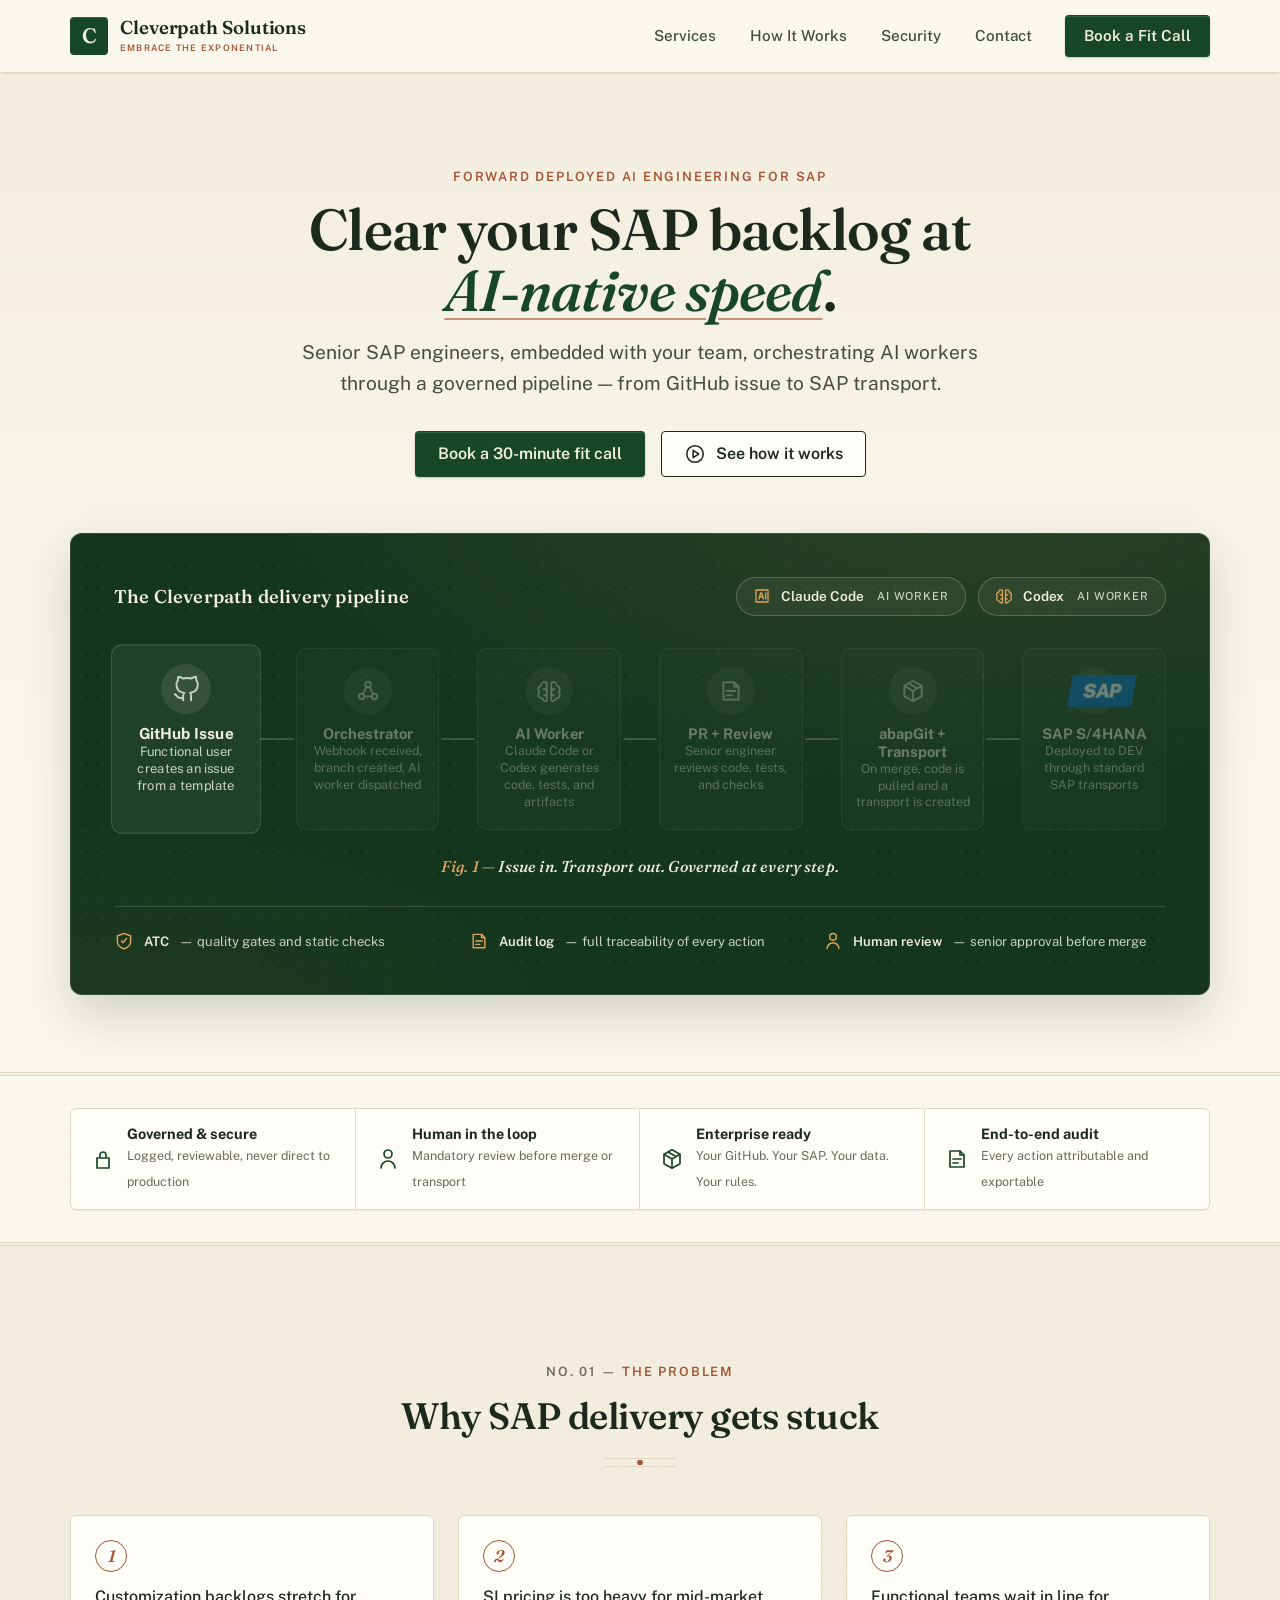
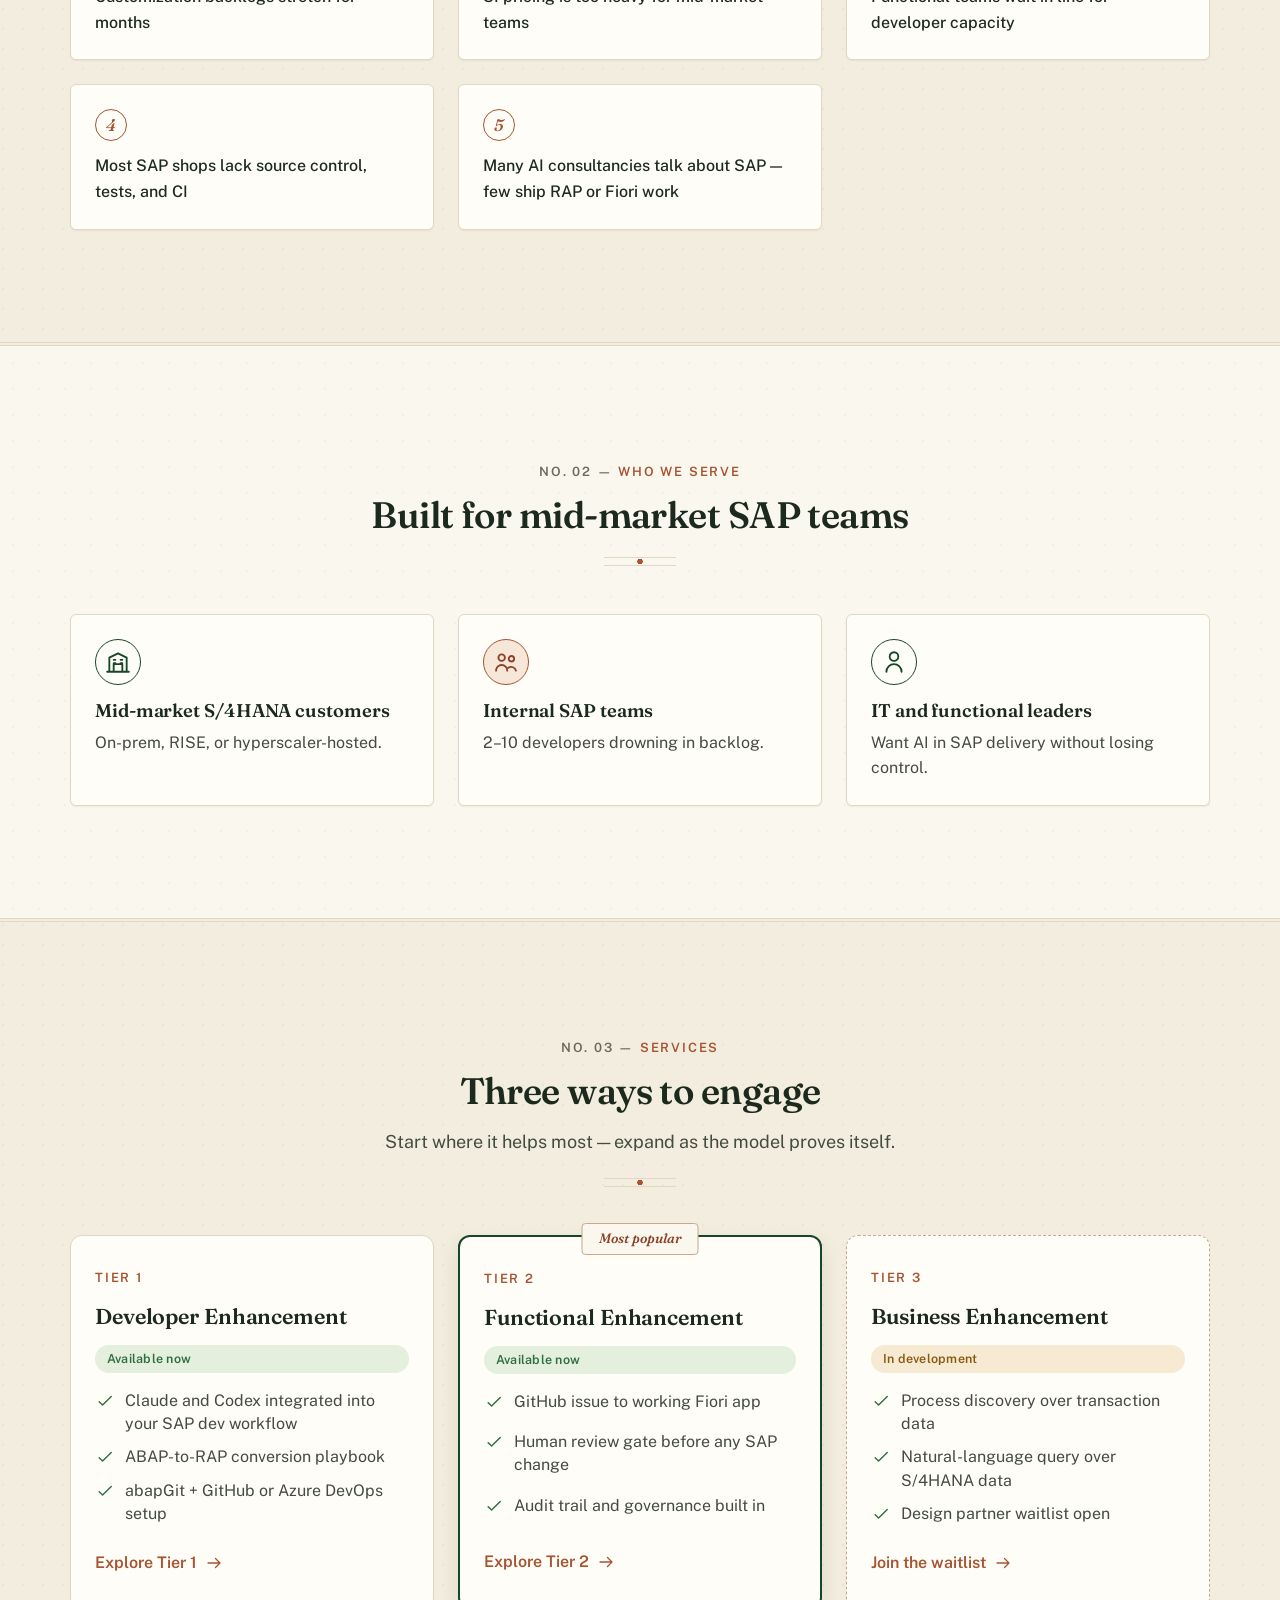
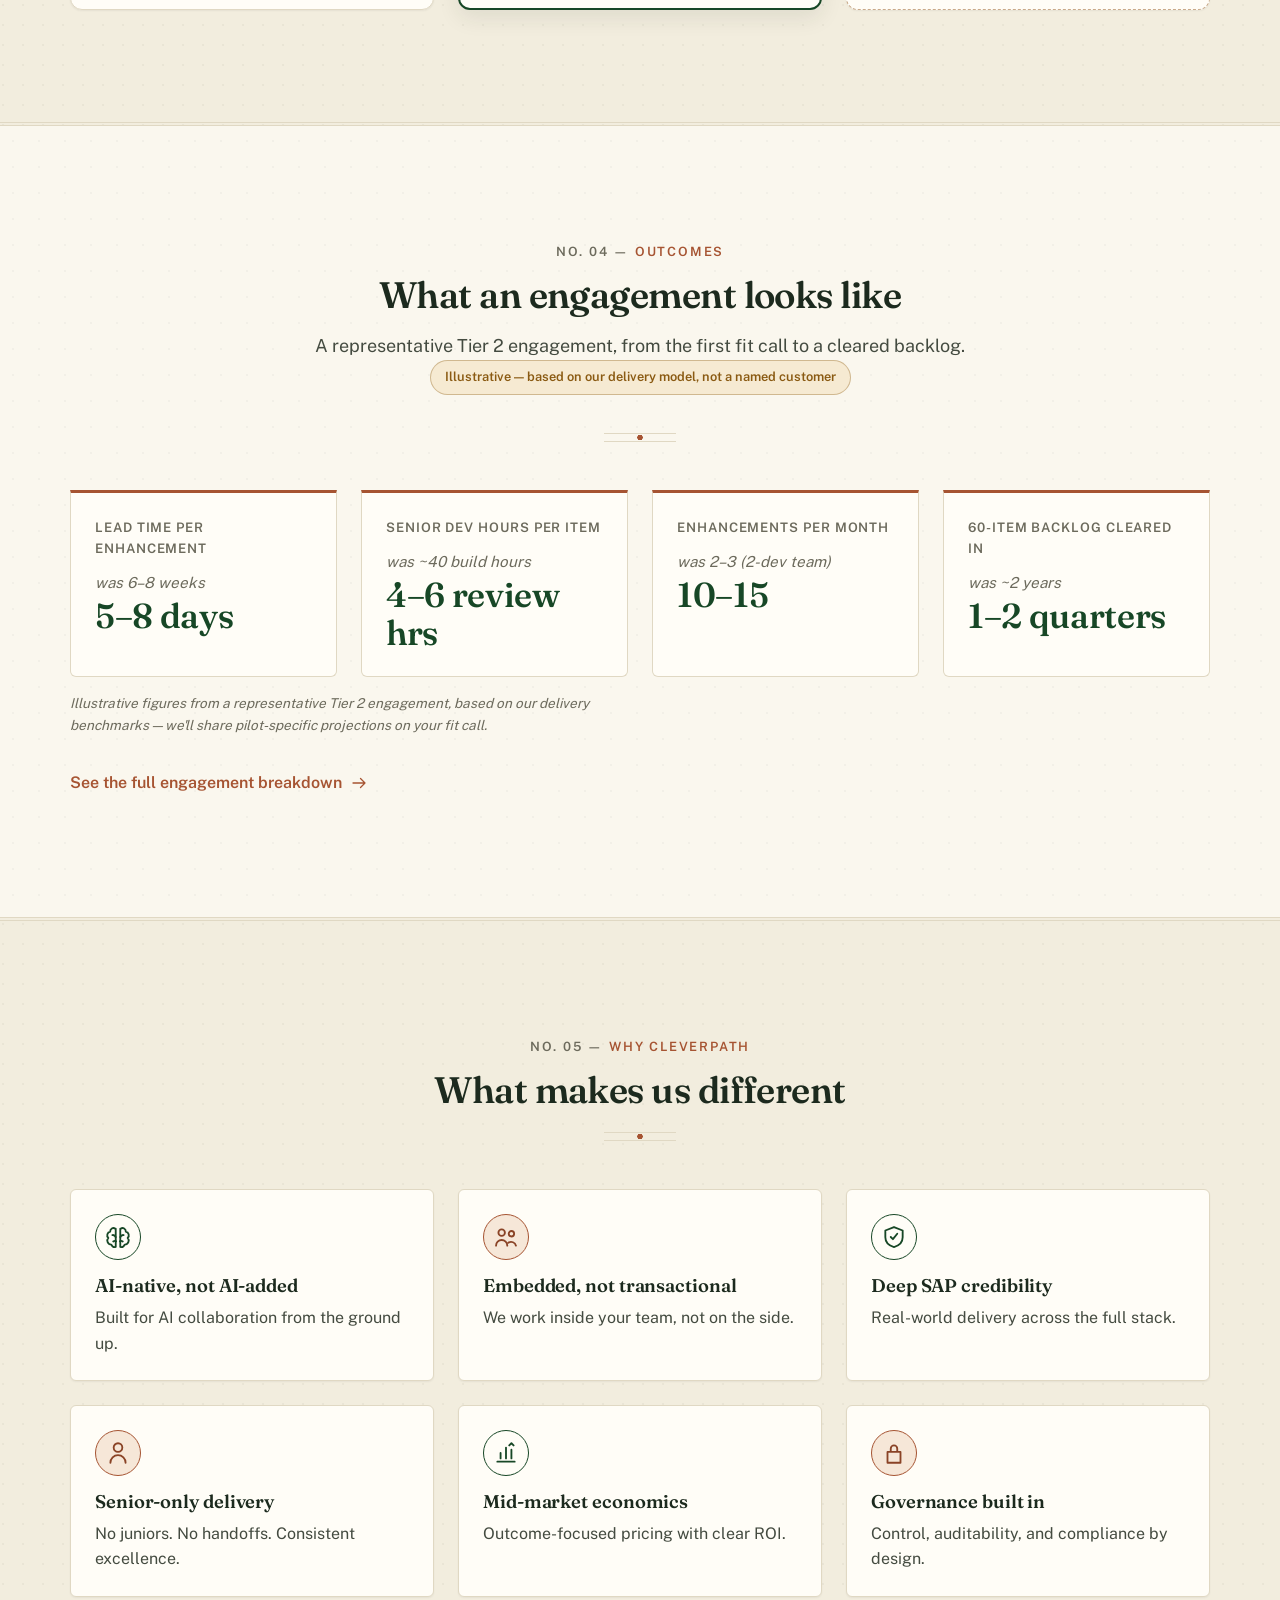
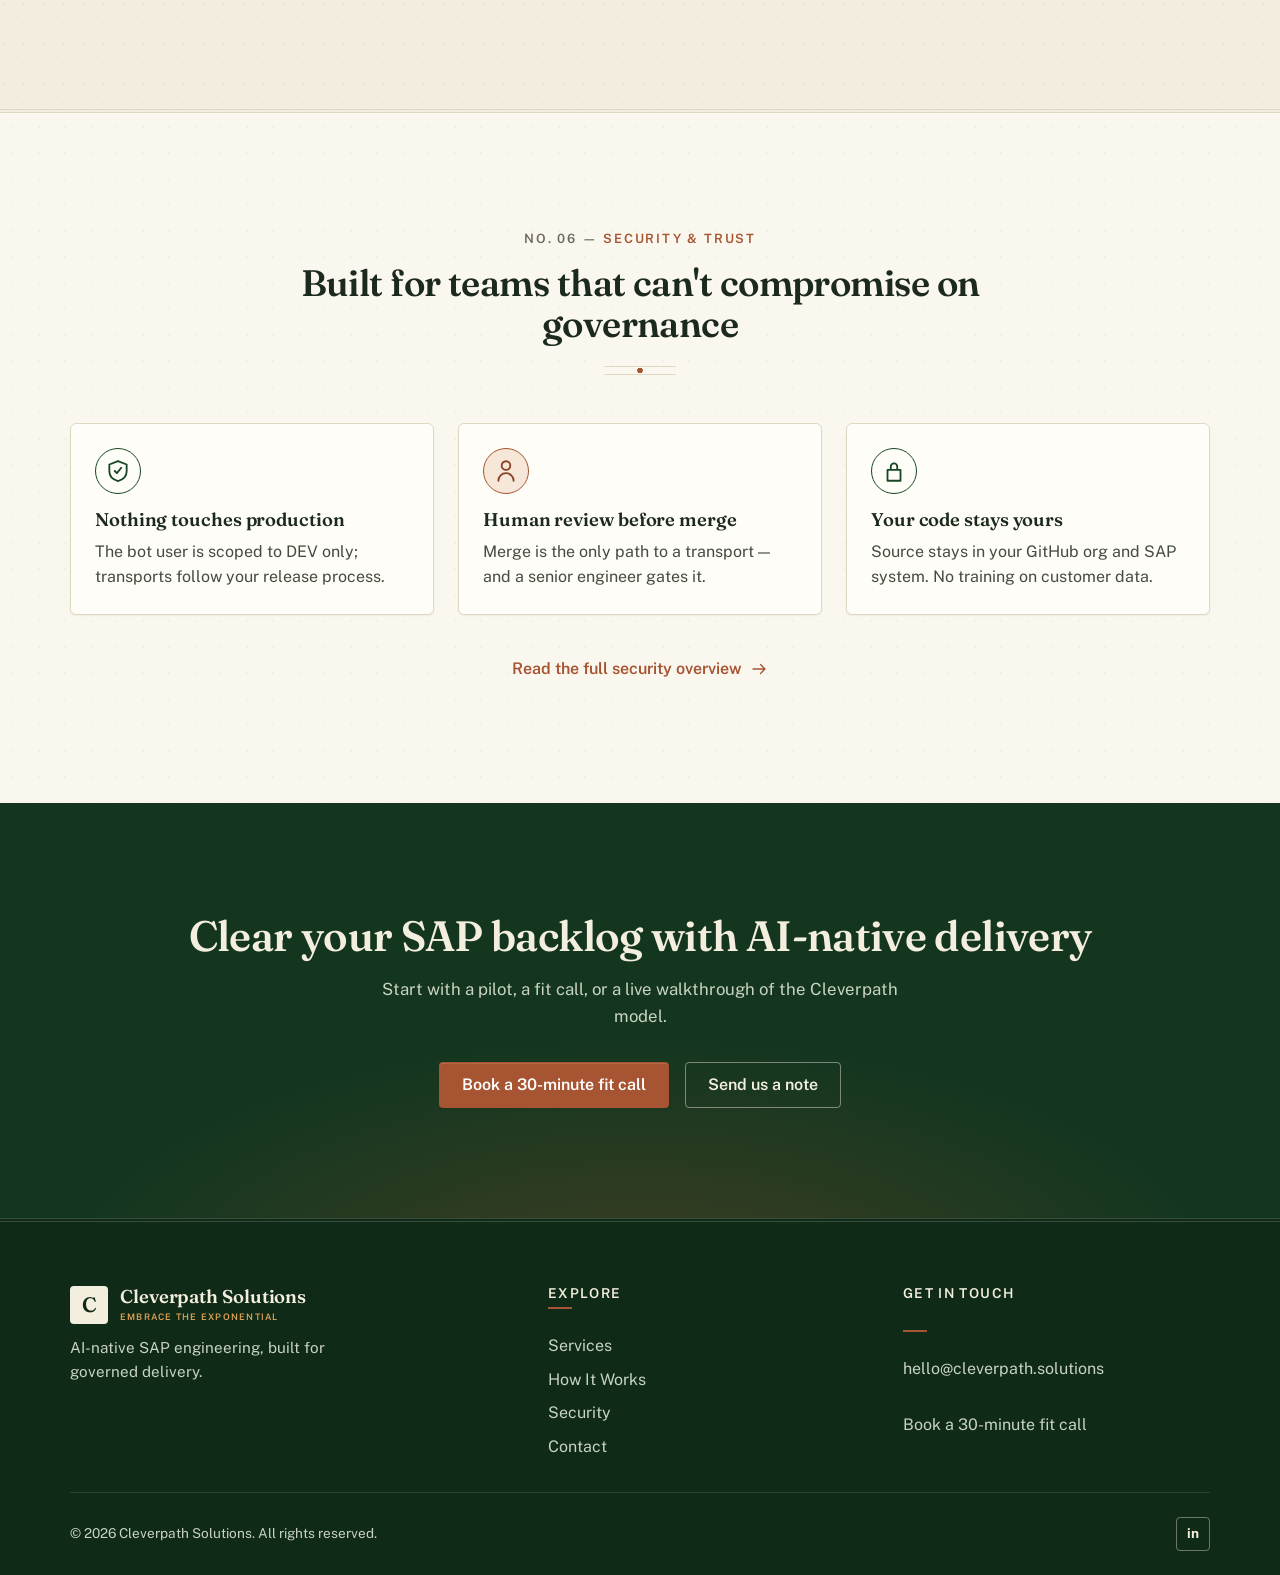
==== commit 8d5ce0ae: "Retheme to warm editorial Evergreen Ledger design Replace the blue/navy SaaS theme with an engineeri" ====
--- a/index.html
+++ b/index.html
@@ -15,8 +15,9 @@
     <meta property="og:description" content="Senior SAP engineers and AI workers, embedded with your team. Clear your S/4HANA backlog through a governed GitHub-to-transport pipeline.">
     <meta name="twitter:card" content="summary">
     <link rel="icon" href="/assets/favicon.svg" type="image/svg+xml">
-    <link rel="preload" as="font" type="font/woff2" crossorigin href="/assets/fonts/InterVariable.woff2">
-    <link rel="stylesheet" href="/css/main.css?v=20260611-1">
+    <link rel="preload" as="font" type="font/woff2" crossorigin href="/assets/fonts/FrauncesVariable.woff2">
+    <link rel="preload" as="font" type="font/woff2" crossorigin href="/assets/fonts/PublicSansVariable.woff2">
+    <link rel="stylesheet" href="/css/main.css?v=20260611-2">
     <script>
       // Redirect old single-page deep links to their new pages.
       (function () {
@@ -80,7 +81,7 @@
         <div class="shell">
           <div class="hero-copy">
             <span class="eyebrow">Forward Deployed AI Engineering for SAP</span>
-            <h1>Clear your SAP backlog at AI&#8209;native speed.</h1>
+            <h1>Clear your SAP backlog at <em class="accent-phrase">AI&#8209;native speed</em>.</h1>
             <p class="lede">
               Senior SAP engineers, embedded with your team, orchestrating AI workers
               through a governed pipeline — from GitHub issue to SAP transport.
--- a/css/main.css
+++ b/css/main.css
@@ -1,46 +1,80 @@
 /* ============================================================
-   Cleverpath Solutions — enterprise SaaS design system
+   Cleverpath Solutions — "Evergreen Ledger" design system
+   A typeset engineering field journal: warm paper, forest ink,
+   rust folios. Display: Fraunces. Body: Public Sans.
    ============================================================ */
 
 @font-face {
-  font-family: "Inter";
-  src: url("/assets/fonts/InterVariable.woff2") format("woff2");
+  font-family: "Fraunces";
+  src: url("/assets/fonts/FrauncesVariable.woff2") format("woff2");
   font-weight: 100 900;
   font-style: normal;
   font-display: swap;
 }
 
+@font-face {
+  font-family: "Fraunces";
+  src: url("/assets/fonts/FrauncesItalicVariable.woff2") format("woff2");
+  font-weight: 100 900;
+  font-style: italic;
+  font-display: swap;
+}
+
+@font-face {
+  font-family: "Public Sans";
+  src: url("/assets/fonts/PublicSansVariable.woff2") format("woff2");
+  font-weight: 100 900;
+  font-style: normal;
+  font-display: swap;
+}
+
 :root {
-  /* Color */
-  --blue-600: #0070f2;
-  --blue-700: #0058c4;
-  --blue-300: #6fb4ff;
-  --blue-100: #d9ecff;
-  --blue-50: #eef6ff;
-  --navy-900: #0b1f3a;
-  --navy-800: #102a4d;
-  --navy-700: #1f3a5f;
-  --slate-600: #44546a;
-  --slate-400: #7b8aa0;
-  --slate-300: #aab8cc;
-  --border: #e2e8f2;
-  --bg: #ffffff;
-  --bg-alt: #f6f9fc;
-  --success: #157a42;
-  --success-soft: #e2f4e9;
-  --amber: #b9690a;
-  --amber-soft: #fcefdc;
-  --white: #ffffff;
-
-  /* Shape & elevation */
-  --radius: 10px;
-  --radius-lg: 16px;
-  --shadow-sm: 0 1px 3px rgba(11, 31, 58, 0.08);
-  --shadow-md: 0 8px 24px rgba(11, 31, 58, 0.1);
-  --shadow-lg: 0 20px 50px rgba(11, 31, 58, 0.16);
+  /* Paper */
+  --paper: #faf7ee;
+  --paper-deep: #f2edde;
+  --surface: #fffdf7;
+
+  /* Ink */
+  --ink: #1c2a1e;
+  --body-ink: #444b40;
+  --muted: #6c6a5c;
+
+  /* Brand */
+  --forest: #174726;
+  --forest-deep: #103a1c;
+  --forest-soft: #e7efe4;
+  --rust: #a65432; /* ~5.0:1 on --paper — do NOT lighten (WCAG floor) */
+  --rust-deep: #8a4326;
+  --rust-soft: #f6e7d8;
+  --amber: #e0a458; /* dark-panel highlights only — fails contrast on paper */
+
+  /* Dark plate (hero panel, closing, footer) */
+  --plate: #14361f;
+  --plate-deep: #0f2a17;
+  --cream: #f3eedd; /* 11.4:1 on --plate */
+  --cream-dim: #c9d3c2;
+
+  /* Semantics — errors stay red; rust is brand-only, never error */
+  --success: #2e6e3f;
+  --success-soft: #e4efde;
+  --warn: #8a5a12; /* 4.96:1 on --warn-soft — AA floor, do not lighten */
+  --warn-soft: #f6ead2;
+  --error: #b03a2e;
+  --error-soft: #fdecea;
+
+  --border: #e0d8c3;
+  --border-deep: #c9a989;
+
+  /* Shape & elevation — print-flat */
+  --radius: 6px;
+  --radius-lg: 12px;
+  --shadow-sm: 0 1px 2px rgba(28, 42, 30, 0.06);
+  --shadow-md: 0 8px 22px rgba(28, 42, 30, 0.09);
+  --shadow-lg: 0 20px 48px rgba(28, 42, 30, 0.18);
 
   /* Type */
-  --font: "Inter", system-ui, -apple-system, "Segoe UI", Roboto, sans-serif;
+  --font: "Public Sans", system-ui, -apple-system, "Segoe UI", Roboto, sans-serif;
+  --display: "Fraunces", Georgia, "Times New Roman", serif;
 
   /* Spacing */
   --space-1: 4px;
@@ -74,15 +108,23 @@
   font-family: var(--font);
   font-size: 16px;
   line-height: 1.6;
-  color: var(--slate-600);
-  background: var(--bg);
+  color: var(--body-ink);
+  /* laid-paper grain at whisper volume */
+  background-image: radial-gradient(rgba(28, 42, 30, 0.035) 1px, transparent 1px);
+  background-size: 26px 26px;
+  background-color: var(--paper);
   text-rendering: optimizeLegibility;
   -webkit-font-smoothing: antialiased;
   overflow-x: clip;
 }
 
+::selection {
+  background: #f0d9b8;
+  color: var(--ink);
+}
+
 a {
-  color: var(--blue-600);
+  color: var(--rust);
   text-decoration: none;
 }
 
@@ -97,25 +139,41 @@
 h3,
 h4 {
   margin: 0;
-  color: var(--navy-900);
-  font-weight: 700;
-  line-height: 1.15;
-  letter-spacing: -0.02em;
+  font-family: var(--display);
+  font-weight: 580;
+  font-optical-sizing: auto;
+  font-variation-settings: "SOFT" 0, "WONK" 0;
+  color: var(--ink);
+  line-height: 1.12;
+  letter-spacing: -0.015em;
   overflow-wrap: anywhere;
 }
 
 h1 {
-  font-size: clamp(2.25rem, 4.5vw, 3.5rem);
+  font-size: clamp(2.4rem, 4.8vw, 3.6rem);
+  line-height: 1.06;
 }
 
 h2 {
-  font-size: clamp(1.6rem, 3vw, 2.25rem);
+  font-size: clamp(1.65rem, 3vw, 2.3rem);
 }
 
 h3 {
-  font-size: 1.125rem;
-  font-weight: 600;
-  letter-spacing: -0.01em;
+  font-size: 1.15rem;
+  font-weight: 600;
+  letter-spacing: -0.005em;
+}
+
+/* the one sanctioned Fraunces flourish: hero italic phrase */
+.accent-phrase {
+  font-style: italic;
+  font-weight: 540;
+  font-variation-settings: "SOFT" 0, "WONK" 1;
+  color: var(--forest);
+  text-decoration: underline;
+  text-decoration-thickness: 2px;
+  text-decoration-color: rgba(166, 84, 50, 0.6);
+  text-underline-offset: 7px;
 }
 
 p {
@@ -153,8 +211,8 @@
   z-index: 100;
   padding: 10px 16px;
   border-radius: 0 0 var(--radius) var(--radius);
-  background: var(--blue-600);
-  color: var(--white);
+  background: var(--forest);
+  color: var(--cream);
   font-weight: 600;
   transition: top 160ms ease;
 }
@@ -164,12 +222,19 @@
 }
 
 :focus-visible {
-  outline: 3px solid var(--blue-600);
+  outline: 3px solid var(--rust);
   outline-offset: 2px;
 }
 
+/* warm surfaces are dark in the plate sections — switch to cream */
+.pipe-panel :focus-visible,
+.closing :focus-visible,
+.site-footer :focus-visible {
+  outline-color: var(--amber);
+}
+
 /* ------------------------------------------------------------
-   Buttons
+   Buttons — letterpress
    ------------------------------------------------------------ */
 
 .btn {
@@ -180,7 +245,7 @@
   min-height: 46px;
   padding: 0 22px;
   border: 1px solid transparent;
-  border-radius: var(--radius);
+  border-radius: 4px;
   font-family: inherit;
   font-size: 1rem;
   font-weight: 600;
@@ -198,23 +263,26 @@
 }
 
 .btn-primary {
-  background: var(--blue-600);
-  color: var(--white);
-  box-shadow: 0 4px 14px rgba(0, 112, 242, 0.28);
+  background: var(--forest);
+  color: var(--cream);
+  box-shadow: inset 0 1px 0 rgba(255, 255, 255, 0.12), 0 1px 2px rgba(28, 42, 30, 0.25);
 }
 
 .btn-primary:hover {
-  background: var(--blue-700);
+  background: var(--forest-deep);
+  box-shadow: inset 0 1px 0 rgba(255, 255, 255, 0.12), 0 2px 0 #0b2a14;
 }
 
 .btn-secondary {
-  background: var(--white);
-  color: var(--blue-600);
-  border-color: var(--blue-600);
+  background: var(--surface);
+  color: var(--ink);
+  border-color: var(--ink);
 }
 
 .btn-secondary:hover {
-  background: var(--blue-50);
+  color: var(--rust-deep);
+  border-color: var(--rust);
+  background: var(--rust-soft);
 }
 
 .btn-ghost {
@@ -222,8 +290,12 @@
   align-items: center;
   gap: 8px;
   min-height: 44px;
-  color: var(--blue-600);
-  font-weight: 600;
+  color: var(--rust);
+  font-weight: 600;
+}
+
+.btn-ghost:hover {
+  color: var(--rust-deep);
 }
 
 .btn-ghost .icon {
@@ -237,21 +309,23 @@
 }
 
 /* ------------------------------------------------------------
-   Header / navigation
+   Header / navigation — cream masthead
    ------------------------------------------------------------ */
 
 .site-header {
   position: sticky;
   top: 0;
   z-index: 40;
-  background: rgba(255, 255, 255, 0.92);
+  background: rgba(250, 247, 238, 0.96);
   backdrop-filter: blur(12px);
+  /* double hairline rule, masthead-style */
   border-bottom: 1px solid var(--border);
+  box-shadow: 0 4px 0 -3px var(--border);
   transition: box-shadow 200ms ease;
 }
 
 .site-header.is-scrolled {
-  box-shadow: var(--shadow-md);
+  box-shadow: 0 4px 0 -3px var(--border), 0 10px 24px rgba(28, 42, 30, 0.08);
 }
 
 .nav-wrap {
@@ -265,7 +339,7 @@
   display: inline-flex;
   align-items: center;
   gap: 12px;
-  color: var(--navy-900);
+  color: var(--ink);
 }
 
 .brand-mark {
@@ -273,12 +347,13 @@
   place-items: center;
   width: 38px;
   height: 38px;
-  border-radius: 9px;
-  background: linear-gradient(150deg, #1a8cff, var(--blue-600) 55%, var(--blue-700));
-  color: var(--white);
-  font-size: 1.25rem;
-  font-weight: 700;
-  box-shadow: 0 4px 12px rgba(0, 112, 242, 0.3);
+  border-radius: 4px;
+  background: var(--forest);
+  color: var(--cream);
+  font-family: var(--display);
+  font-size: 1.3rem;
+  font-weight: 600;
+  box-shadow: inset 0 1px 0 rgba(255, 255, 255, 0.14);
 }
 
 .brand-copy {
@@ -287,18 +362,19 @@
 }
 
 .brand-name {
-  font-size: 1.08rem;
-  font-weight: 700;
-  letter-spacing: -0.01em;
+  font-family: var(--display);
+  font-size: 1.16rem;
+  font-weight: 600;
+  letter-spacing: -0.005em;
   white-space: nowrap;
 }
 
 .brand-tagline {
-  font-size: 0.72rem;
-  font-weight: 600;
-  letter-spacing: 0.06em;
-  text-transform: uppercase;
-  color: var(--blue-600);
+  font-size: 0.78rem;
+  font-weight: 600;
+  letter-spacing: 0.1em;
+  font-variant-caps: all-small-caps;
+  color: var(--rust);
 }
 
 .nav-toggle {
@@ -309,8 +385,8 @@
   padding: 10px;
   border: 1px solid var(--border);
   border-radius: var(--radius);
-  background: var(--white);
-  color: var(--navy-900);
+  background: var(--surface);
+  color: var(--ink);
   cursor: pointer;
 }
 
@@ -346,23 +422,28 @@
   display: inline-flex;
   align-items: center;
   min-height: 40px;
-  padding: 0 14px;
-  border-radius: 8px;
-  color: var(--slate-600);
+  padding: 0 13px;
+  color: var(--body-ink);
   font-size: 0.95rem;
   font-weight: 500;
-  transition: color 160ms ease, background-color 160ms ease;
+  transition: color 160ms ease;
 }
 
 .site-nav > a:not(.btn):hover {
-  color: var(--blue-600);
-  background: var(--blue-50);
+  color: var(--forest);
+  text-decoration: underline;
+  text-decoration-thickness: 2px;
+  text-decoration-color: var(--rust);
+  text-underline-offset: 6px;
 }
 
 .site-nav > a[aria-current="page"] {
-  color: var(--blue-600);
-  font-weight: 600;
-  background: var(--blue-50);
+  color: var(--forest);
+  font-weight: 600;
+  text-decoration: underline;
+  text-decoration-thickness: 2px;
+  text-decoration-color: var(--rust);
+  text-underline-offset: 6px;
 }
 
 .site-nav .btn {
@@ -373,16 +454,24 @@
 }
 
 /* ------------------------------------------------------------
-   Sections
+   Sections — alternating cream sheets, folio-numbered
    ------------------------------------------------------------ */
 
+main {
+  counter-reset: folio;
+}
+
 .section {
-  padding-block: clamp(56px, 8vw, 96px);
+  padding-block: clamp(64px, 9vw, 112px);
 }
 
 .section-alt {
-  background: var(--bg-alt);
-  border-block: 1px solid var(--border);
+  /* denser grain, offset half a cell so textures never align */
+  background-image: radial-gradient(rgba(28, 42, 30, 0.045) 1px, transparent 1px);
+  background-size: 20px 20px;
+  background-position: 13px 13px;
+  background-color: var(--paper-deep);
+  border-block: 4px double var(--border);
 }
 
 .section-head {
@@ -395,20 +484,40 @@
   text-align: center;
 }
 
+/* banknote ornament under centered heads: double rule + rust point */
+.section-head.center::after {
+  content: "";
+  display: block;
+  width: 72px;
+  height: 9px;
+  margin: 22px auto 0;
+  background:
+    radial-gradient(circle 3px at 50% 50%, var(--rust) 2.5px, transparent 3px),
+    linear-gradient(var(--border), var(--border)) 0 0 / 100% 1px no-repeat,
+    linear-gradient(var(--border), var(--border)) 0 100% / 100% 1px no-repeat;
+}
+
 .eyebrow {
   display: inline-block;
   margin-bottom: var(--space-3);
-  color: var(--blue-600);
-  font-size: 0.8125rem;
-  font-weight: 600;
-  letter-spacing: 0.08em;
+  color: var(--rust);
+  font-size: 0.8rem;
+  font-weight: 600;
+  letter-spacing: 0.14em;
   text-transform: uppercase;
+}
+
+/* folio numbers on journal sections (hero/page-hero eyebrows exempt) */
+.section .section-head .eyebrow::before {
+  counter-increment: folio;
+  content: "No. " counter(folio, decimal-leading-zero) " — ";
+  color: var(--muted);
 }
 
 .lede {
   margin-top: var(--space-4);
   font-size: 1.125rem;
-  color: var(--slate-600);
+  color: var(--body-ink);
   max-width: 60ch;
 }
 
@@ -437,24 +546,19 @@
 }
 
 .badge-amber {
-  background: var(--amber-soft);
-  color: var(--amber);
-}
-
-.badge-info {
-  background: var(--blue-100);
-  color: var(--blue-700);
+  background: var(--warn-soft);
+  color: var(--warn);
 }
 
 /* ------------------------------------------------------------
-   Cards
+   Cards — print-flat
    ------------------------------------------------------------ */
 
 .card {
   padding: var(--space-5);
   border: 1px solid var(--border);
   border-radius: var(--radius);
-  background: var(--white);
+  background: var(--surface);
   box-shadow: var(--shadow-sm);
   transition: box-shadow 200ms ease, transform 200ms ease, border-color 200ms ease;
 }
@@ -462,8 +566,8 @@
 @media (hover: hover) {
   .card:hover {
     transform: translateY(-3px);
+    border-color: var(--border-deep);
     box-shadow: var(--shadow-md);
-    border-color: #cdd9ea;
   }
 }
 
@@ -477,9 +581,18 @@
   width: 46px;
   height: 46px;
   margin-bottom: var(--space-4);
-  border-radius: 12px;
-  background: var(--blue-50);
-  color: var(--blue-600);
+  border: 1.5px solid var(--forest);
+  border-radius: 999px;
+  background: transparent;
+  color: var(--forest);
+}
+
+/* quiet engraved variation — kills the identical-grid sameness */
+.grid-3 .card:nth-child(even) .card-icon,
+.grid-2 .card:nth-child(even) .card-icon {
+  border-color: var(--rust);
+  background: var(--rust-soft);
+  color: var(--rust-deep);
 }
 
 .card-icon .icon {
@@ -499,38 +612,36 @@
   gap: var(--space-5);
 }
 
-.grid-4 {
-  display: grid;
-  grid-template-columns: repeat(4, 1fr);
-  gap: var(--space-5);
-}
-
-/* numbered pain-point cards */
+/* numbered pain-point cards — letterpress folios */
 .num-card {
   position: relative;
   padding: var(--space-5);
   border: 1px solid var(--border);
   border-radius: var(--radius);
-  background: var(--white);
+  background: var(--surface);
   box-shadow: var(--shadow-sm);
 }
 
 .num-card .num {
   display: inline-grid;
   place-items: center;
-  width: 30px;
-  height: 30px;
+  width: 32px;
+  height: 32px;
   margin-bottom: var(--space-3);
+  border: 1px solid var(--rust);
   border-radius: 999px;
-  background: var(--navy-900);
-  color: var(--white);
-  font-size: 0.85rem;
-  font-weight: 700;
+  background: transparent;
+  color: var(--rust);
+  font-family: var(--display);
+  font-style: italic;
+  font-size: 1.05rem;
+  font-weight: 560;
+  font-variant-numeric: oldstyle-nums;
 }
 
 .num-card p {
   font-weight: 500;
-  color: var(--navy-700);
+  color: var(--ink);
 }
 
 /* ------------------------------------------------------------
@@ -579,46 +690,47 @@
   padding: var(--space-6) var(--space-5) var(--space-5);
   border: 1px solid var(--border);
   border-radius: var(--radius-lg);
-  background: var(--white);
+  background: var(--surface);
   box-shadow: var(--shadow-sm);
 }
 
 .tier-card.highlighted {
-  border: 2px solid var(--blue-600);
+  border: 2px solid var(--forest);
   box-shadow: var(--shadow-md);
 }
 
 .tier-card.waitlist {
-  border-style: dashed;
-}
-
+  border: 1px dashed var(--border-deep);
+}
+
+/* a printed "recommended" bookmark, not a pill */
 .tier-flag {
   position: absolute;
   top: -14px;
   left: 50%;
   transform: translateX(-50%);
   padding: 4px 16px;
-  border-radius: 999px;
-  background: var(--blue-600);
-  color: var(--white);
-  font-size: 0.75rem;
-  font-weight: 700;
-  letter-spacing: 0.06em;
+  border: 1px solid var(--border-deep);
+  border-radius: 4px;
+  background: var(--paper);
+  color: var(--rust-deep);
+  font-family: var(--display);
+  font-style: italic;
+  font-size: 0.85rem;
+  font-weight: 560;
+  white-space: nowrap;
+}
+
+.tier-kicker {
+  font-size: 0.8rem;
+  font-weight: 600;
+  letter-spacing: 0.14em;
   text-transform: uppercase;
-  white-space: nowrap;
-}
-
-.tier-kicker {
-  font-size: 0.8125rem;
-  font-weight: 600;
-  letter-spacing: 0.08em;
-  text-transform: uppercase;
-  color: var(--slate-400);
+  color: var(--rust);
 }
 
 .tier-card h3 {
-  font-size: 1.3rem;
-  font-weight: 700;
+  font-size: 1.35rem;
 }
 
 .tier-card .check-list {
@@ -629,11 +741,11 @@
   padding-top: var(--space-4);
   border-top: 1px solid var(--border);
   font-weight: 600;
-  color: var(--navy-700);
+  color: var(--ink);
 }
 
 /* ------------------------------------------------------------
-   Stats (ROI)
+   Stats (ROI) — almanac entries
    ------------------------------------------------------------ */
 
 .stat-grid {
@@ -645,25 +757,26 @@
 .stat {
   padding: var(--space-5);
   border: 1px solid var(--border);
-  border-radius: var(--radius);
-  background: var(--white);
-  box-shadow: var(--shadow-sm);
+  border-top: 3px solid var(--rust);
+  border-radius: 0 0 var(--radius) var(--radius);
+  background: var(--surface);
 }
 
 .stat-label {
   display: block;
   margin-bottom: var(--space-3);
-  font-size: 0.85rem;
-  font-weight: 600;
-  letter-spacing: 0.03em;
+  font-size: 0.82rem;
+  font-weight: 600;
+  letter-spacing: 0.07em;
   text-transform: uppercase;
-  color: var(--slate-400);
+  color: var(--muted);
 }
 
 .stat-before {
   display: block;
   font-size: 0.95rem;
-  color: var(--slate-400);
+  font-style: italic;
+  color: var(--muted);
 }
 
 .stat-before::before {
@@ -673,10 +786,12 @@
 .stat-after {
   display: block;
   margin-top: 2px;
-  font-size: clamp(1.6rem, 2.6vw, 2.25rem);
-  font-weight: 700;
-  letter-spacing: -0.02em;
-  color: var(--blue-600);
+  font-family: var(--display);
+  font-size: clamp(1.7rem, 2.7vw, 2.35rem);
+  font-weight: 560;
+  font-variant-numeric: oldstyle-nums;
+  letter-spacing: -0.01em;
+  color: var(--forest);
   line-height: 1.1;
 }
 
@@ -684,18 +799,18 @@
   display: block;
   margin-top: var(--space-2);
   font-size: 0.85rem;
-  color: var(--slate-600);
+  color: var(--body-ink);
 }
 
 /* ------------------------------------------------------------
-   Tables
+   Tables — operational surfaces keep tabular discipline
    ------------------------------------------------------------ */
 
 .table-wrap {
   overflow-x: auto;
   border: 1px solid var(--border);
   border-radius: var(--radius);
-  background: var(--white);
+  background: var(--surface);
   box-shadow: var(--shadow-sm);
 }
 
@@ -704,6 +819,7 @@
   min-width: 720px;
   border-collapse: collapse;
   font-size: 0.95rem;
+  font-variant-numeric: tabular-nums;
 }
 
 .compare-table th,
@@ -715,14 +831,14 @@
 }
 
 .compare-table thead th {
-  background: var(--bg-alt);
-  color: var(--navy-900);
+  background: var(--paper-deep);
+  color: var(--ink);
   font-weight: 700;
   white-space: nowrap;
 }
 
 .compare-table tbody th {
-  color: var(--navy-700);
+  color: var(--forest);
   font-weight: 600;
   white-space: nowrap;
 }
@@ -733,7 +849,7 @@
 }
 
 /* ------------------------------------------------------------
-   Pipeline (animated hero centerpiece)
+   Pipeline — the engraved plate (animated hero centerpiece)
    ------------------------------------------------------------ */
 
 .pipe-panel {
@@ -742,10 +858,10 @@
   padding: clamp(24px, 3.5vw, 44px);
   border-radius: var(--radius-lg);
   background:
-    radial-gradient(1200px 500px at 80% -10%, rgba(0, 112, 242, 0.22), transparent 60%),
-    radial-gradient(800px 400px at 5% 110%, rgba(0, 112, 242, 0.12), transparent 55%),
-    var(--navy-900);
-  box-shadow: var(--shadow-lg);
+    radial-gradient(1200px 500px at 80% -10%, rgba(224, 164, 88, 0.1), transparent 60%),
+    radial-gradient(800px 400px at 5% 110%, rgba(166, 84, 50, 0.08), transparent 55%),
+    var(--plate);
+  box-shadow: inset 0 0 0 1px rgba(243, 238, 221, 0.12), var(--shadow-lg);
   overflow: hidden;
 }
 
@@ -753,7 +869,7 @@
   content: "";
   position: absolute;
   inset: 0;
-  background-image: radial-gradient(rgba(255, 255, 255, 0.07) 1px, transparent 1px);
+  background-image: radial-gradient(rgba(243, 238, 221, 0.06) 1px, transparent 1px);
   background-size: 22px 22px;
   pointer-events: none;
 }
@@ -769,9 +885,10 @@
 }
 
 .pipe-title {
-  color: var(--white);
-  font-size: 1.05rem;
-  font-weight: 600;
+  color: var(--cream);
+  font-family: var(--display);
+  font-size: 1.15rem;
+  font-weight: 560;
   letter-spacing: 0.01em;
 }
 
@@ -786,10 +903,10 @@
   align-items: center;
   gap: 10px;
   padding: 8px 16px;
-  border: 1px solid rgba(255, 255, 255, 0.18);
+  border: 1px solid rgba(243, 238, 221, 0.22);
   border-radius: 999px;
-  background: rgba(255, 255, 255, 0.06);
-  color: var(--white);
+  background: rgba(243, 238, 221, 0.06);
+  color: var(--cream);
   font-size: 0.85rem;
   font-weight: 600;
 }
@@ -797,7 +914,7 @@
 .worker-pill .icon {
   width: 18px;
   height: 18px;
-  color: var(--blue-300);
+  color: var(--amber);
 }
 
 .worker-pill small {
@@ -805,7 +922,7 @@
   font-weight: 500;
   letter-spacing: 0.08em;
   text-transform: uppercase;
-  color: var(--slate-300);
+  color: var(--cream-dim);
 }
 
 .pipe {
@@ -827,9 +944,9 @@
   align-items: center;
   gap: 10px;
   padding: 18px 12px;
-  border: 1px solid rgba(255, 255, 255, 0.14);
-  border-radius: 12px;
-  background: rgba(255, 255, 255, 0.05);
+  border: 1px solid rgba(243, 238, 221, 0.16);
+  border-radius: 10px;
+  background: rgba(243, 238, 221, 0.05);
   text-align: center;
   transition: opacity 360ms ease, border-color 360ms ease,
     box-shadow 360ms ease, transform 360ms ease, background-color 360ms ease;
@@ -841,8 +958,8 @@
   width: 48px;
   height: 48px;
   border-radius: 999px;
-  background: rgba(0, 112, 242, 0.18);
-  color: var(--blue-300);
+  background: rgba(243, 238, 221, 0.1);
+  color: var(--cream-dim);
   transition: background-color 360ms ease, color 360ms ease;
 }
 
@@ -852,14 +969,17 @@
 }
 
 .pipe-node h3 {
-  color: var(--white);
+  font-family: var(--font);
+  font-variation-settings: normal;
+  color: var(--cream);
   font-size: 0.92rem;
   font-weight: 700;
   line-height: 1.2;
+  letter-spacing: 0;
 }
 
 .pipe-node p {
-  color: var(--slate-300);
+  color: var(--cream-dim);
   font-size: 0.78rem;
   line-height: 1.35;
 }
@@ -873,8 +993,9 @@
   width: 24px;
   height: 24px;
   border-radius: 999px;
-  background: var(--success);
-  color: var(--white);
+  border: 1px solid var(--amber);
+  background: var(--plate-deep);
+  color: var(--amber);
   opacity: 0;
   transform: scale(0.5);
   transition: opacity 280ms ease, transform 280ms ease;
@@ -885,6 +1006,7 @@
   height: 14px;
 }
 
+/* SAP's own logo blue — a brand citation, not a theme leak */
 .sap-chip {
   display: inline-flex;
   align-items: center;
@@ -892,7 +1014,7 @@
   min-width: 64px;
   min-height: 32px;
   background: #0a6ed1;
-  color: var(--white);
+  color: #fff;
   font-size: 1.2rem;
   font-weight: 900;
   letter-spacing: -0.04em;
@@ -906,24 +1028,24 @@
   align-self: center;
   height: 2px;
   margin-inline: 2px;
-  background: rgba(255, 255, 255, 0.16);
+  background: rgba(243, 238, 221, 0.18);
   border-radius: 2px;
   overflow: visible;
 }
 
 .pipe-link::before {
-  /* fill line */
+  /* fill line — warm ember gradient */
   content: "";
   position: absolute;
   inset: 0;
-  background: linear-gradient(90deg, var(--blue-300), var(--blue-600));
+  background: linear-gradient(90deg, var(--amber), var(--rust));
   border-radius: 2px;
   transform: scaleX(0);
   transform-origin: left center;
 }
 
 .pipe-link::after {
-  /* traveling pulse dot */
+  /* traveling ember */
   content: "";
   position: absolute;
   top: 50%;
@@ -932,8 +1054,8 @@
   height: 9px;
   margin-top: -4.5px;
   border-radius: 999px;
-  background: var(--blue-300);
-  box-shadow: 0 0 10px 2px rgba(111, 180, 255, 0.8);
+  background: var(--amber);
+  box-shadow: 0 0 10px 2px rgba(224, 164, 88, 0.8);
   opacity: 0;
 }
 
@@ -944,15 +1066,15 @@
 
 .pipe--animated .pipe-node.is-active {
   opacity: 1;
-  border-color: var(--blue-600);
-  background: rgba(0, 112, 242, 0.14);
-  box-shadow: 0 0 0 1px var(--blue-600), 0 0 28px rgba(0, 112, 242, 0.45);
+  border-color: var(--amber);
+  background: rgba(224, 164, 88, 0.1);
+  box-shadow: 0 0 0 1px var(--amber), 0 0 24px rgba(224, 164, 88, 0.35);
   transform: scale(1.04);
 }
 
 .pipe--animated .pipe-node.is-active .node-icon {
-  background: var(--blue-600);
-  color: var(--white);
+  background: var(--rust);
+  color: var(--cream);
 }
 
 .pipe--animated .pipe-node.is-done {
@@ -999,17 +1121,26 @@
   }
 }
 
+/* the figure caption — this plate is an engraving in a journal */
 .pipe-caption {
   position: relative;
   min-height: 28px;
   margin-top: var(--space-5);
   text-align: center;
-  color: var(--blue-300);
-  font-size: 0.9rem;
-  font-weight: 600;
-  letter-spacing: 0.02em;
-}
-
+  color: var(--cream);
+  font-family: var(--display);
+  font-style: italic;
+  font-size: 0.98rem;
+  font-weight: 480;
+  letter-spacing: 0.01em;
+}
+
+.pipe-caption::before {
+  content: "Fig. 1 — ";
+  color: var(--amber);
+}
+
+/* colophon row */
 .pipe-controls {
   position: relative;
   display: grid;
@@ -1017,14 +1148,14 @@
   gap: var(--space-3);
   margin-top: var(--space-5);
   padding-top: var(--space-5);
-  border-top: 1px solid rgba(255, 255, 255, 0.12);
+  border-top: 1px solid rgba(243, 238, 221, 0.16);
 }
 
 .pipe-controls span {
   display: flex;
   align-items: center;
   gap: 10px;
-  color: var(--slate-300);
+  color: var(--cream-dim);
   font-size: 0.82rem;
   line-height: 1.3;
 }
@@ -1032,11 +1163,11 @@
 .pipe-controls .icon {
   width: 20px;
   height: 20px;
-  color: var(--blue-300);
+  color: var(--amber);
 }
 
 .pipe-controls strong {
-  color: var(--white);
+  color: var(--cream);
   font-weight: 600;
 }
 
@@ -1047,10 +1178,8 @@
 .hero {
   position: relative;
   padding-block: clamp(56px, 7vw, 96px) clamp(48px, 6vw, 80px);
-  background:
-    radial-gradient(900px 420px at 85% -20%, rgba(0, 112, 242, 0.1), transparent 60%),
-    linear-gradient(180deg, var(--bg-alt), var(--bg) 70%);
-  border-bottom: 1px solid var(--border);
+  background: linear-gradient(180deg, var(--paper-deep), var(--paper) 70%);
+  border-bottom: 4px double var(--border);
   overflow: hidden;
 }
 
@@ -1077,13 +1206,13 @@
   margin-top: var(--space-6);
 }
 
-/* trust strip */
+/* trust strip — a row of engraved seals */
 .trust-strip {
   display: grid;
   grid-template-columns: repeat(4, 1fr);
   border: 1px solid var(--border);
   border-radius: var(--radius);
-  background: var(--white);
+  background: var(--surface);
   box-shadow: var(--shadow-sm);
 }
 
@@ -1102,18 +1231,18 @@
 .trust-strip .icon {
   width: 24px;
   height: 24px;
-  color: var(--blue-600);
+  color: var(--forest);
 }
 
 .trust-strip strong {
   display: block;
-  color: var(--navy-900);
+  color: var(--ink);
   font-size: 0.9rem;
   line-height: 1.2;
 }
 
 .trust-strip small {
-  color: var(--slate-400);
+  color: var(--muted);
   font-size: 0.78rem;
   line-height: 1.25;
 }
@@ -1136,7 +1265,7 @@
   padding: var(--space-5);
   border: 1px solid var(--border);
   border-radius: var(--radius);
-  background: var(--white);
+  background: var(--surface);
   box-shadow: var(--shadow-sm);
 }
 
@@ -1145,11 +1274,14 @@
   place-items: center;
   width: 56px;
   height: 56px;
-  border-radius: 14px;
-  background: var(--blue-50);
-  color: var(--blue-600);
-  font-size: 1.3rem;
-  font-weight: 700;
+  border: 1px solid var(--forest);
+  border-radius: var(--radius);
+  background: transparent;
+  color: var(--forest);
+  font-family: var(--display);
+  font-size: 1.4rem;
+  font-weight: 560;
+  font-variant-numeric: oldstyle-nums;
 }
 
 .step-row h3 {
@@ -1168,6 +1300,7 @@
   border-radius: 999px;
   background: var(--success-soft);
   color: var(--success);
+  font-family: var(--font);
   font-size: 0.72rem;
   font-weight: 700;
   letter-spacing: 0.05em;
@@ -1200,7 +1333,7 @@
 .faq details {
   border: 1px solid var(--border);
   border-radius: var(--radius);
-  background: var(--white);
+  background: var(--surface);
   box-shadow: var(--shadow-sm);
 }
 
@@ -1210,7 +1343,7 @@
   justify-content: space-between;
   gap: var(--space-4);
   padding: 16px 20px;
-  color: var(--navy-900);
+  color: var(--ink);
   font-weight: 600;
   cursor: pointer;
   list-style: none;
@@ -1227,9 +1360,10 @@
   place-items: center;
   width: 26px;
   height: 26px;
+  border: 1px solid var(--rust);
   border-radius: 999px;
-  background: var(--blue-50);
-  color: var(--blue-600);
+  background: transparent;
+  color: var(--rust);
   font-size: 1.1rem;
   font-weight: 600;
 }
@@ -1240,7 +1374,12 @@
 
 .faq details > div {
   padding: 0 20px 18px;
-  color: var(--slate-600);
+  color: var(--body-ink);
+}
+
+.faq a {
+  text-decoration: underline;
+  text-underline-offset: 3px;
 }
 
 /* ------------------------------------------------------------
@@ -1260,7 +1399,7 @@
   padding: var(--space-6);
   border: 1px solid var(--border);
   border-radius: var(--radius-lg);
-  background: var(--white);
+  background: var(--surface);
   box-shadow: var(--shadow-md);
 }
 
@@ -1270,7 +1409,7 @@
 }
 
 .field label {
-  color: var(--navy-900);
+  color: var(--ink);
   font-size: 0.9rem;
   font-weight: 600;
 }
@@ -1281,11 +1420,12 @@
   width: 100%;
   padding: 12px 14px;
   border: 1px solid var(--border);
-  border-radius: 8px;
-  background: var(--white);
-  color: var(--navy-900);
+  border-radius: 4px;
+  background: var(--surface);
+  color: var(--ink);
   font-family: inherit;
   font-size: 1rem;
+  font-variant-numeric: tabular-nums;
   transition: border-color 160ms ease, box-shadow 160ms ease;
 }
 
@@ -1293,13 +1433,13 @@
 .field select:focus,
 .field textarea:focus {
   outline: none;
-  border-color: var(--blue-600);
-  box-shadow: 0 0 0 3px rgba(0, 112, 242, 0.18);
+  border-color: var(--forest);
+  box-shadow: 0 0 0 3px rgba(23, 71, 38, 0.16);
 }
 
 .field input:user-invalid,
 .field textarea:user-invalid {
-  border-color: #c0392b;
+  border-color: var(--error);
 }
 
 .field-row {
@@ -1310,16 +1450,21 @@
 
 .form-note {
   font-size: 0.85rem;
-  color: var(--slate-400);
+  color: var(--muted);
 }
 
 .form-error {
   display: none;
   padding: 12px 16px;
-  border-radius: 8px;
-  background: #fdecea;
-  color: #b03a2e;
+  border-radius: 4px;
+  background: var(--error-soft);
+  color: var(--error);
   font-size: 0.92rem;
+}
+
+.form-error a {
+  color: inherit;
+  text-decoration: underline;
 }
 
 .form-error.is-visible {
@@ -1358,30 +1503,30 @@
   padding-left: 20px;
   display: grid;
   gap: 8px;
-  color: var(--slate-600);
+  color: var(--body-ink);
 }
 
 /* ------------------------------------------------------------
-   Closing CTA band
+   Closing CTA band — forest plate
    ------------------------------------------------------------ */
 
 .closing {
   padding-block: clamp(64px, 9vw, 110px);
   background:
-    radial-gradient(900px 400px at 50% 120%, rgba(0, 112, 242, 0.35), transparent 65%),
-    var(--navy-900);
+    radial-gradient(900px 400px at 50% 120%, rgba(166, 84, 50, 0.3), transparent 65%),
+    var(--plate);
   text-align: center;
 }
 
 .closing h2 {
-  color: var(--white);
-  font-size: clamp(1.8rem, 3.4vw, 2.6rem);
+  color: var(--cream);
+  font-size: clamp(1.85rem, 3.4vw, 2.65rem);
 }
 
 .closing p {
   max-width: 56ch;
   margin: var(--space-4) auto 0;
-  color: var(--slate-300);
+  color: var(--cream-dim);
   font-size: 1.05rem;
 }
 
@@ -1389,24 +1534,34 @@
   margin-top: var(--space-6);
 }
 
+.closing .btn-primary {
+  background: var(--rust);
+  color: #fff;
+}
+
+.closing .btn-primary:hover {
+  background: var(--rust-deep);
+  box-shadow: inset 0 1px 0 rgba(255, 255, 255, 0.12), 0 2px 0 #6e351e;
+}
+
 .closing .btn-secondary {
   background: transparent;
-  border-color: rgba(255, 255, 255, 0.4);
-  color: var(--white);
+  border-color: rgba(243, 238, 221, 0.45);
+  color: var(--cream);
 }
 
 .closing .btn-secondary:hover {
-  background: rgba(255, 255, 255, 0.08);
+  background: rgba(243, 238, 221, 0.08);
 }
 
 /* ------------------------------------------------------------
-   Footer
+   Footer — the colophon, one shade deeper than the plate
    ------------------------------------------------------------ */
 
 .site-footer {
-  background: var(--navy-900);
-  border-top: 1px solid rgba(255, 255, 255, 0.08);
-  color: var(--slate-300);
+  background: var(--plate-deep);
+  border-top: 4px double rgba(243, 238, 221, 0.18);
+  color: var(--cream-dim);
   padding-block: var(--space-8) var(--space-5);
 }
 
@@ -1415,16 +1570,30 @@
   grid-template-columns: 1.4fr 1fr 1fr;
   gap: var(--space-7);
   padding-bottom: var(--space-6);
-  border-bottom: 1px solid rgba(255, 255, 255, 0.1);
+  border-bottom: 1px solid rgba(243, 238, 221, 0.12);
 }
 
 .footer-grid h3 {
-  margin-bottom: var(--space-3);
-  color: var(--white);
+  position: relative;
+  margin-bottom: var(--space-4);
+  padding-bottom: var(--space-2);
+  color: var(--cream);
+  font-family: var(--font);
+  font-variation-settings: normal;
   font-size: 0.85rem;
   font-weight: 600;
-  letter-spacing: 0.08em;
+  letter-spacing: 0.1em;
   text-transform: uppercase;
+}
+
+.footer-grid h3::after {
+  content: "";
+  position: absolute;
+  left: 0;
+  bottom: 0;
+  width: 24px;
+  height: 2px;
+  background: var(--rust);
 }
 
 .footer-grid nav,
@@ -1435,21 +1604,29 @@
 }
 
 .footer-grid a {
-  color: var(--slate-300);
+  color: var(--cream-dim);
   transition: color 160ms ease;
 }
 
 .footer-grid a:hover {
-  color: var(--white);
+  color: var(--cream);
+  text-decoration: underline;
+  text-decoration-thickness: 1px;
+  text-underline-offset: 4px;
 }
 
 .site-footer .brand {
-  color: var(--white);
+  color: var(--cream);
   margin-bottom: var(--space-3);
 }
 
+.site-footer .brand-mark {
+  background: var(--cream);
+  color: var(--plate-deep);
+}
+
 .site-footer .brand-tagline {
-  color: var(--blue-300);
+  color: var(--amber);
 }
 
 .footer-blurb {
@@ -1465,7 +1642,7 @@
   gap: var(--space-3);
   padding-top: var(--space-5);
   font-size: 0.85rem;
-  color: var(--slate-400);
+  color: var(--cream-dim);
 }
 
 .linkedin-chip {
@@ -1473,15 +1650,15 @@
   place-items: center;
   width: 34px;
   height: 34px;
-  border: 1px solid rgba(255, 255, 255, 0.25);
-  border-radius: 8px;
-  color: var(--white);
+  border: 1px solid rgba(243, 238, 221, 0.4);
+  border-radius: 4px;
+  color: var(--cream);
   font-weight: 700;
 }
 
 .linkedin-chip:hover {
-  border-color: var(--white);
-  color: var(--white);
+  border-color: var(--cream);
+  color: var(--cream);
 }
 
 /* ------------------------------------------------------------
@@ -1490,8 +1667,8 @@
 
 .page-hero {
   padding-block: clamp(48px, 6vw, 80px);
-  background: linear-gradient(180deg, var(--bg-alt), var(--bg));
-  border-bottom: 1px solid var(--border);
+  background: linear-gradient(180deg, var(--paper-deep), var(--paper));
+  border-bottom: 4px double var(--border);
 }
 
 .page-hero .section-head {
@@ -1504,9 +1681,10 @@
   gap: 8px;
   margin-bottom: var(--space-4);
   padding: 6px 14px;
+  border: 1px solid rgba(138, 90, 18, 0.35);
   border-radius: 999px;
-  background: var(--amber-soft);
-  color: var(--amber);
+  background: var(--warn-soft);
+  color: var(--warn);
   font-size: 0.8rem;
   font-weight: 600;
 }
@@ -1514,7 +1692,8 @@
 .fineprint {
   margin-top: var(--space-4);
   font-size: 0.85rem;
-  color: var(--slate-400);
+  font-style: italic;
+  color: var(--muted);
   max-width: 70ch;
 }
 
@@ -1531,29 +1710,29 @@
   justify-content: center;
 }
 
-/* shield art (security page) */
+/* shield art (security page) — engraved forest & rust */
 .shield-art svg {
   width: min(100%, 200px);
   margin-inline: auto;
-  color: var(--blue-600);
+  color: var(--forest);
 }
 
 .shield-art .circuit {
   fill: none;
-  stroke: rgba(0, 112, 242, 0.3);
+  stroke: rgba(166, 84, 50, 0.36);
   stroke-width: 2;
 }
 
 .shield-art .big-shield {
-  fill: rgba(0, 112, 242, 0.08);
-  stroke: var(--blue-600);
+  fill: rgba(23, 71, 38, 0.09);
+  stroke: var(--forest);
   stroke-width: 5;
 }
 
 .shield-art rect,
 .shield-art path:not(.circuit):not(.big-shield) {
   fill: none;
-  stroke: var(--blue-600);
+  stroke: var(--forest);
   stroke-width: 5;
   stroke-linecap: round;
   stroke-linejoin: round;
@@ -1564,10 +1743,6 @@
    ------------------------------------------------------------ */
 
 @media (max-width: 1080px) {
-  .grid-4 {
-    grid-template-columns: repeat(2, 1fr);
-  }
-
   .stat-grid {
     grid-template-columns: repeat(2, 1fr);
   }
@@ -1614,7 +1789,7 @@
   }
 
   .pipe-link::before {
-    background: linear-gradient(180deg, var(--blue-300), var(--blue-600));
+    background: linear-gradient(180deg, var(--amber), var(--rust));
     transform: scaleY(0);
     transform-origin: top center;
   }
@@ -1696,8 +1871,8 @@
     gap: 4px;
     margin: 0;
     padding: var(--space-4);
-    background: var(--white);
-    border-bottom: 1px solid var(--border);
+    background: var(--paper);
+    border-bottom: 4px double var(--border);
     box-shadow: var(--shadow-md);
   }
 
@@ -1727,7 +1902,6 @@
 
 @media (max-width: 720px) {
   .grid-2,
-  .grid-4,
   .stat-grid,
   .trust-strip {
     grid-template-columns: 1fr;
@@ -1754,7 +1928,7 @@
   .step-row .step-num {
     width: 44px;
     height: 44px;
-    font-size: 1.1rem;
+    font-size: 1.15rem;
   }
 
   .footer-grid {
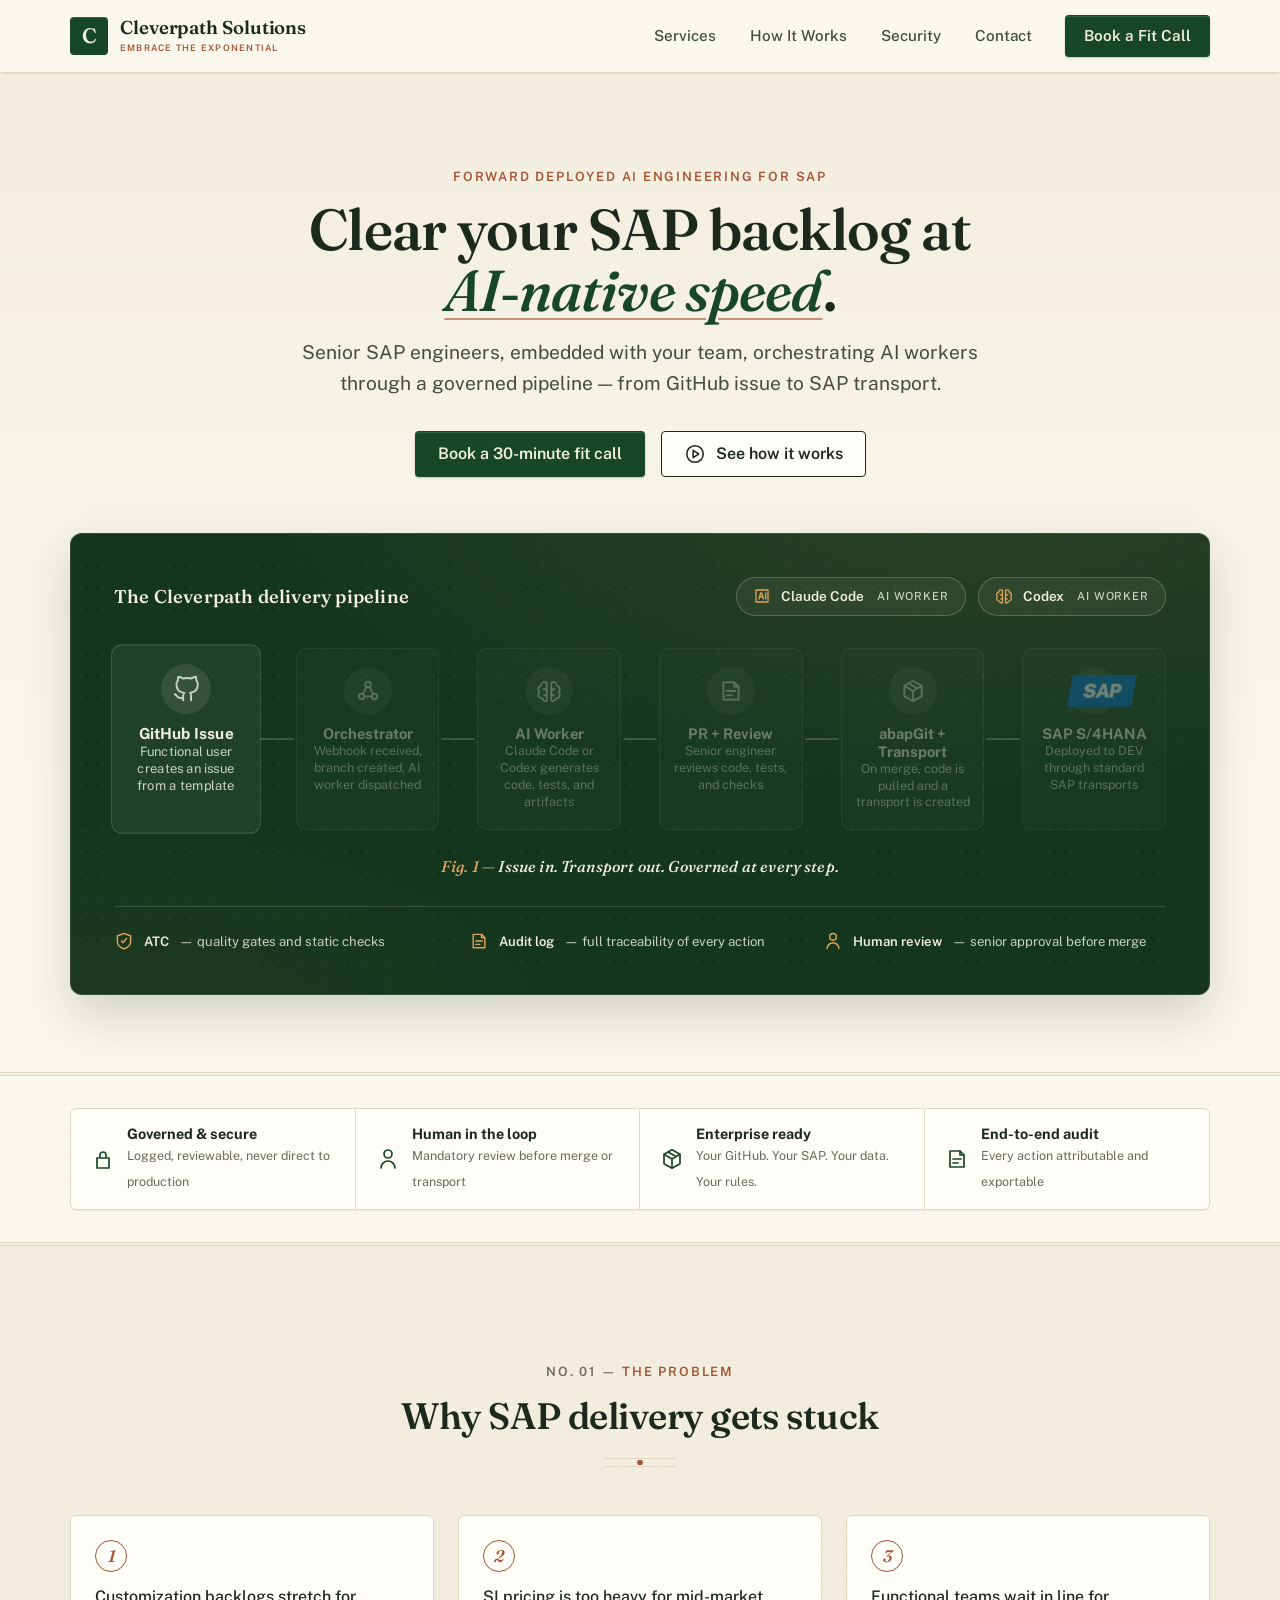
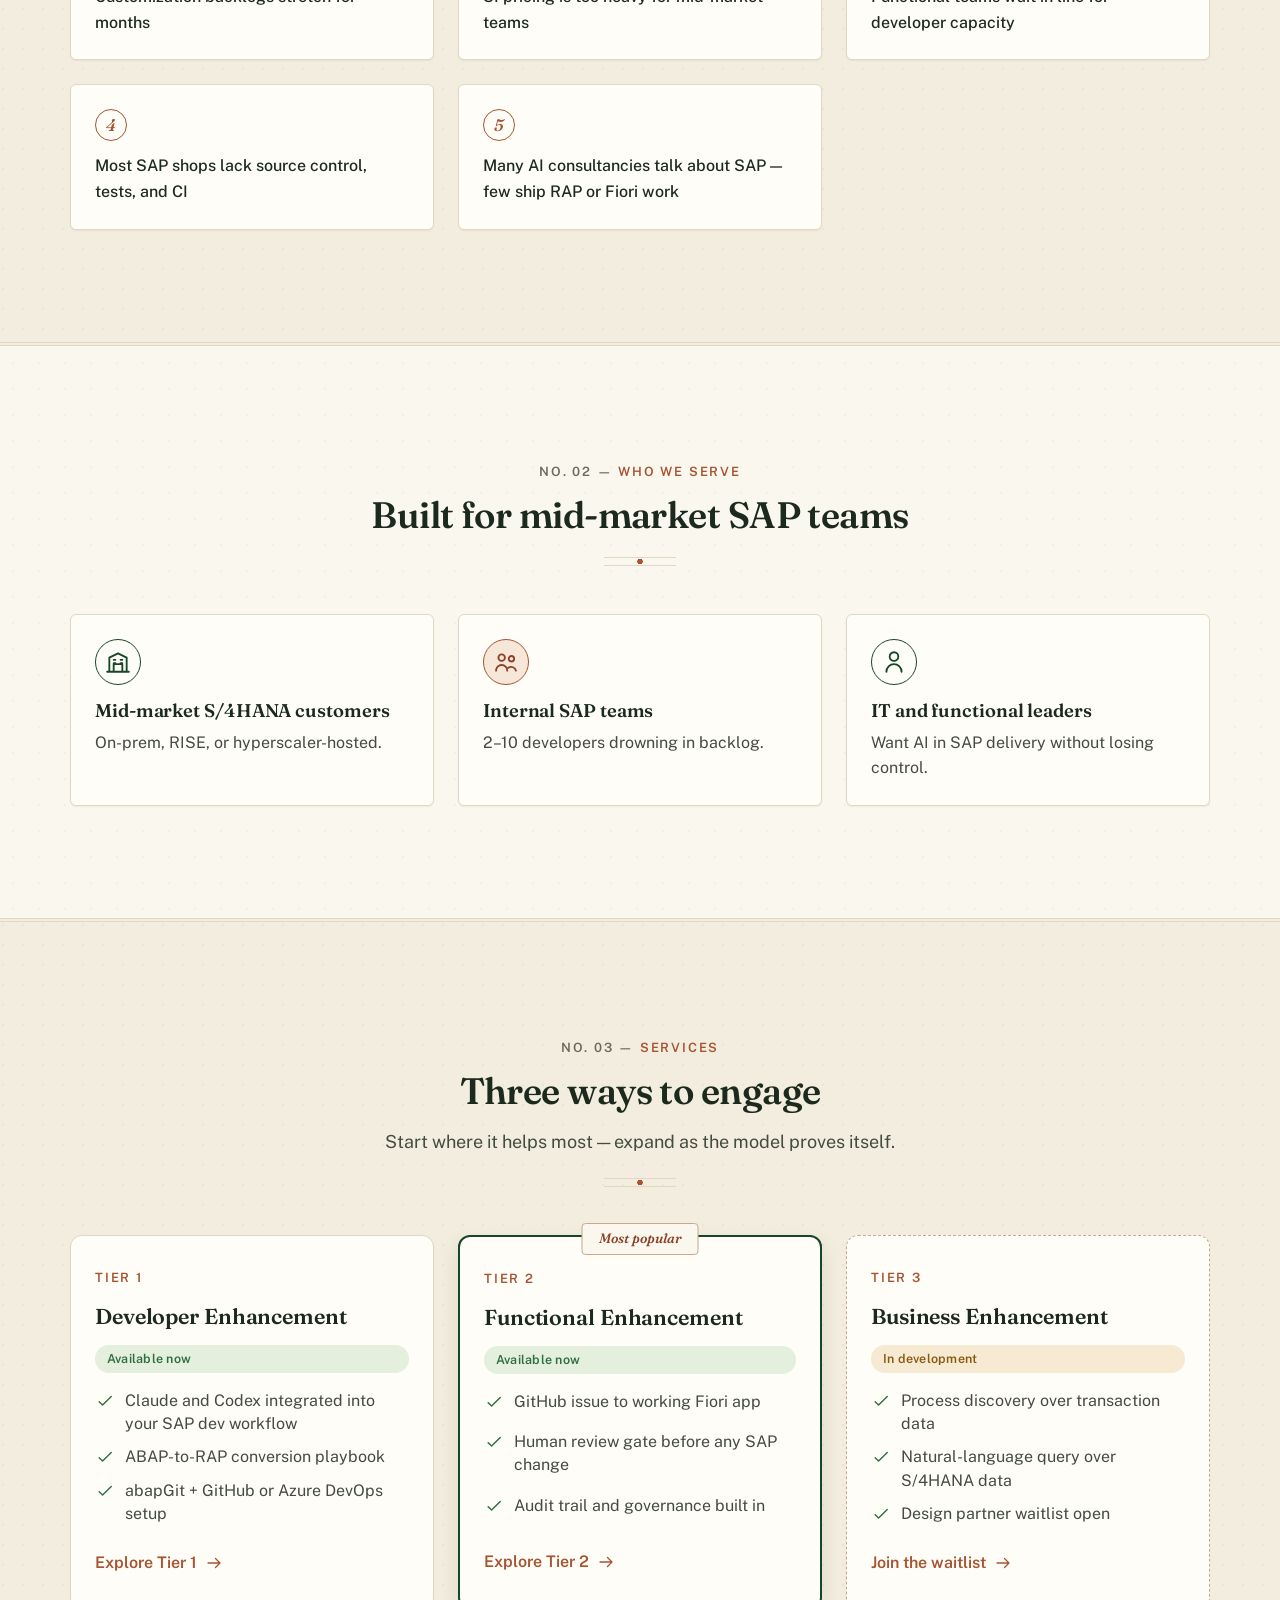
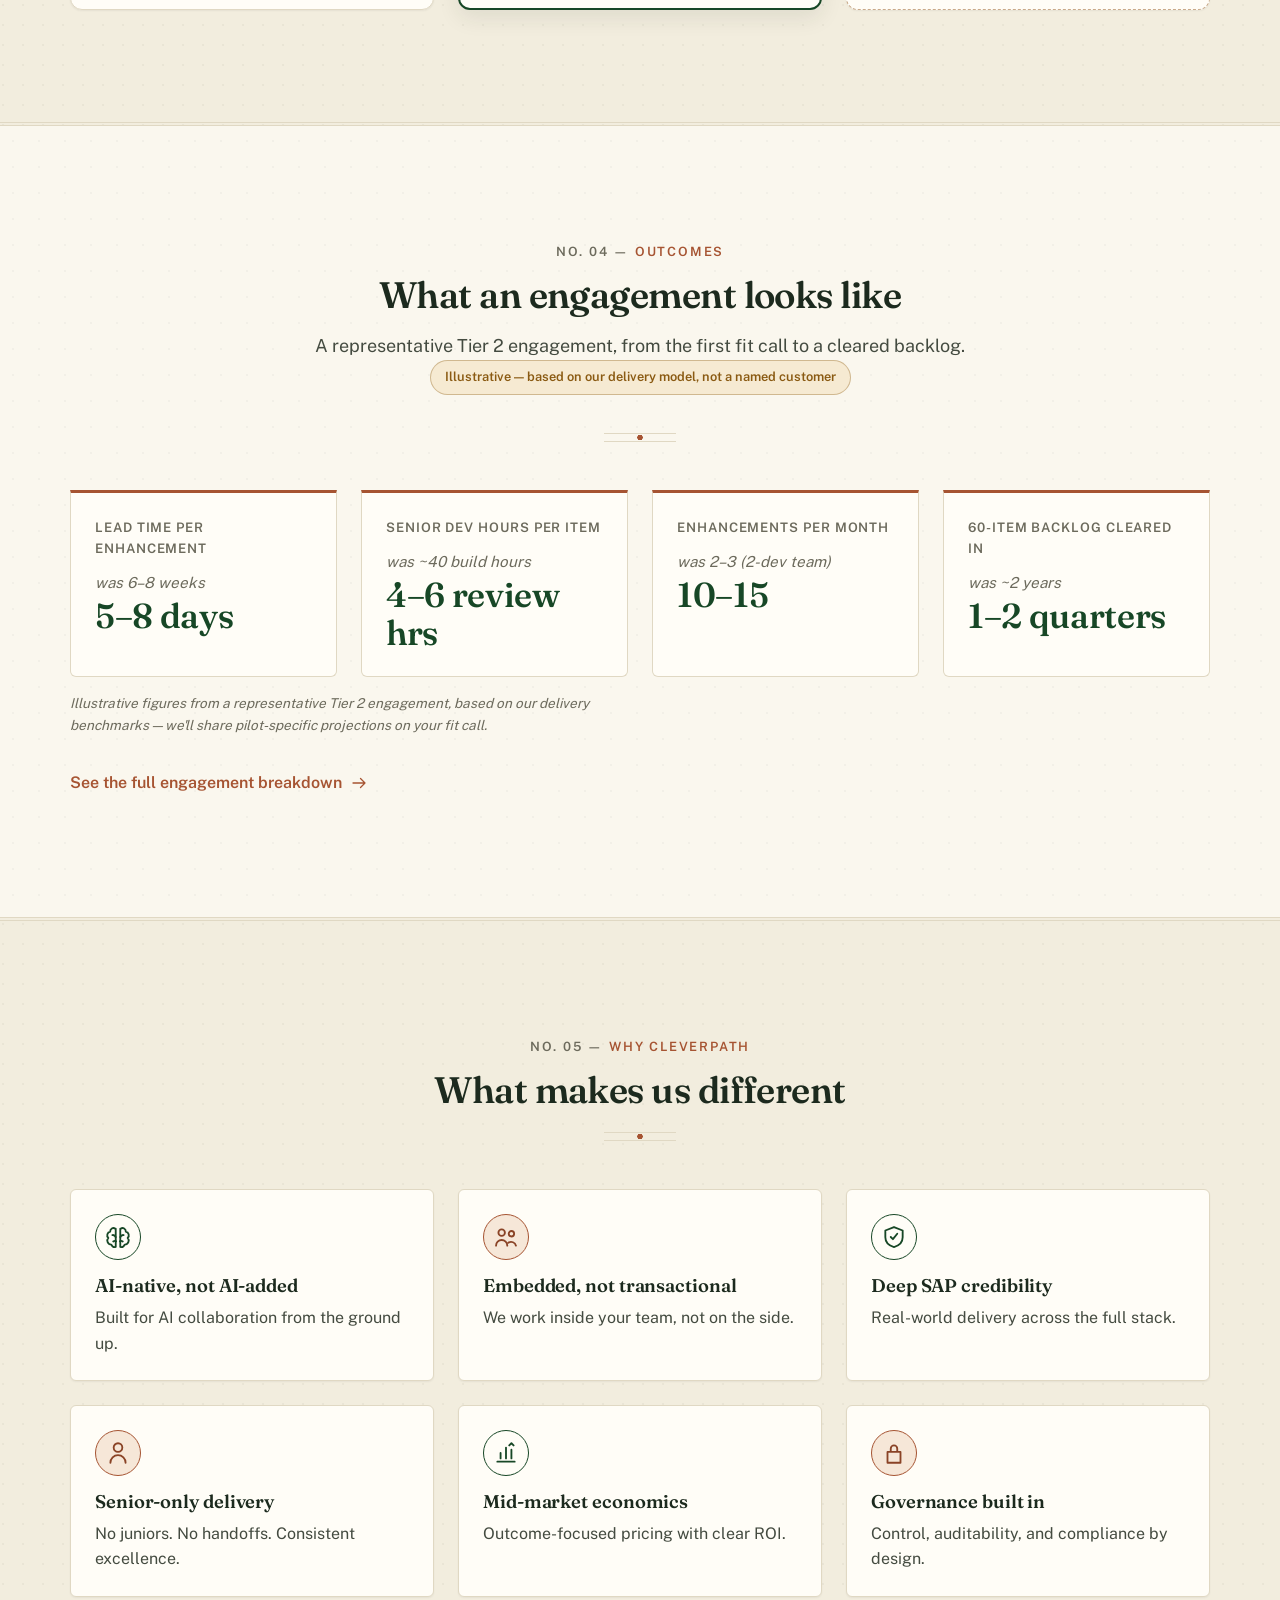
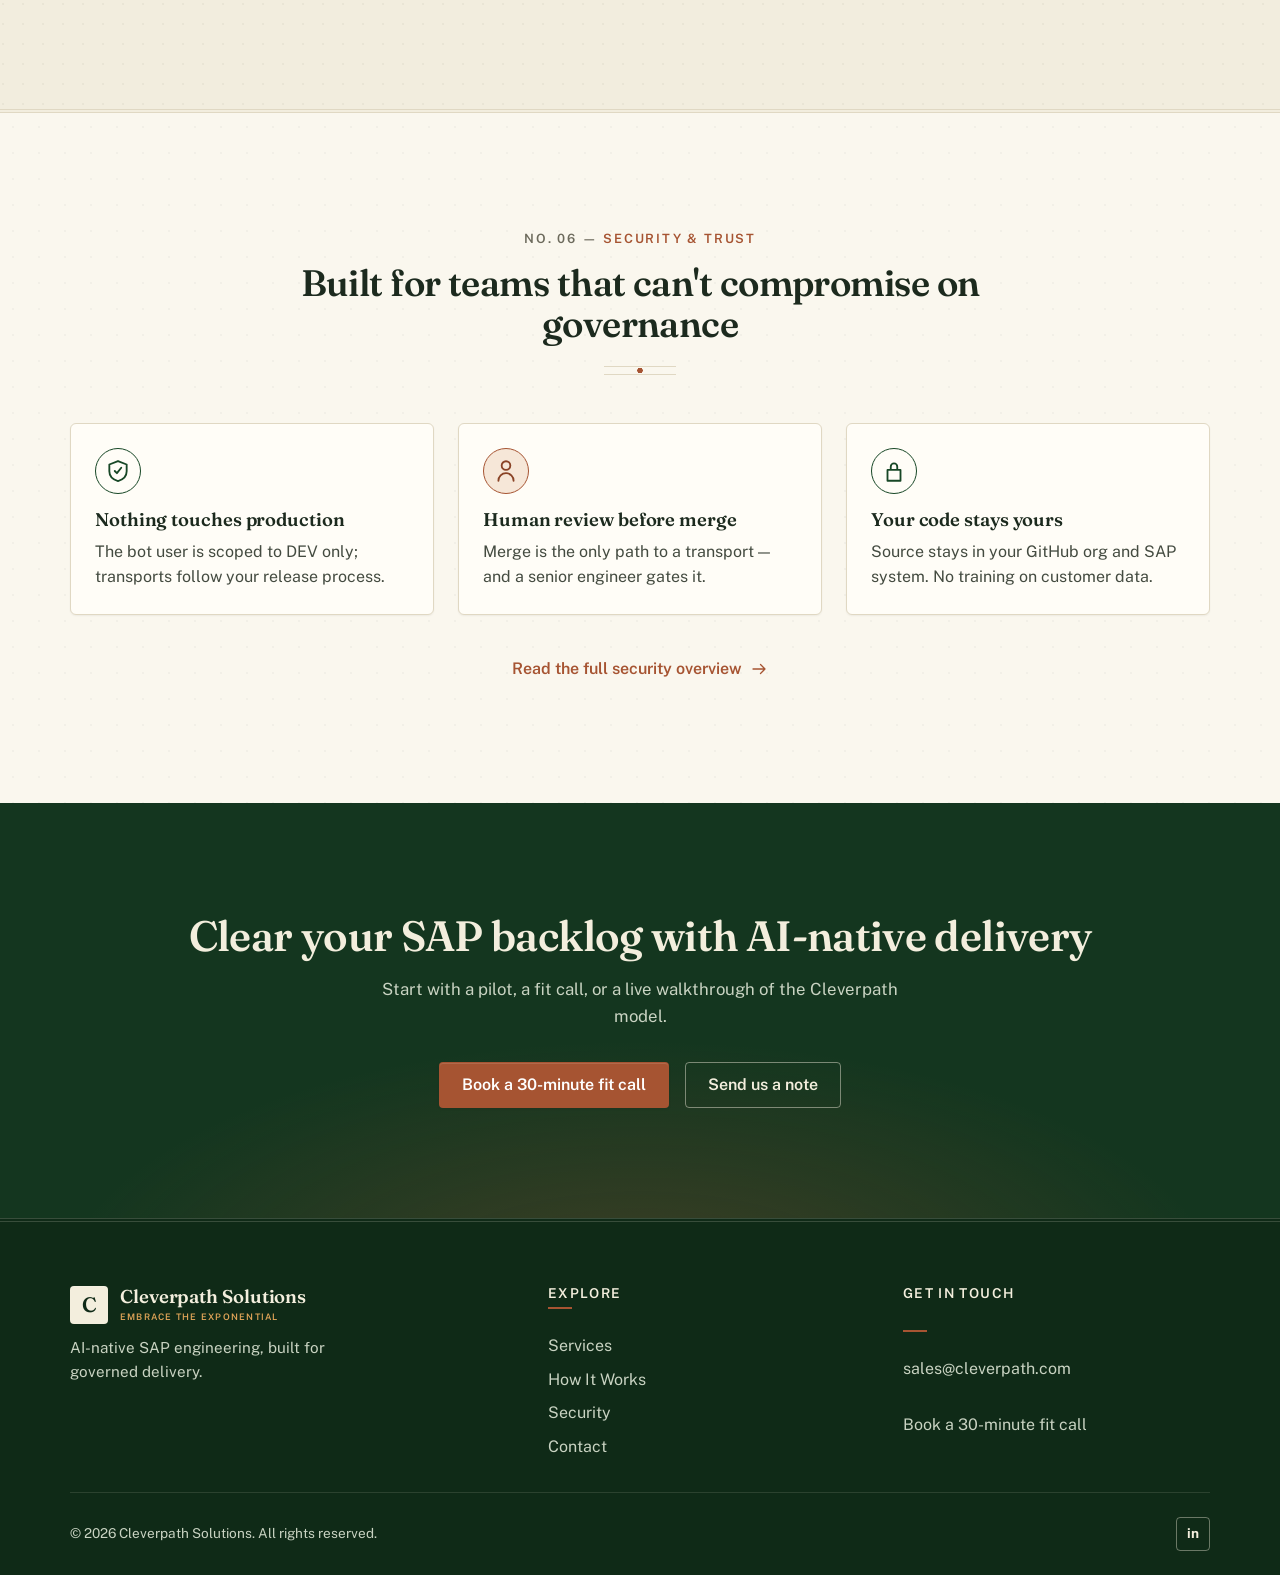
==== commit 2ef7d3f7: "Switch contact email and canonical domain to cleverpath.com Replace hello@cleverpath.solutions with " ====
--- a/index.html
+++ b/index.html
@@ -8,9 +8,9 @@
       name="description"
       content="Senior SAP engineers and AI workers, embedded with your team. Clear your S/4HANA customization backlog through a governed GitHub-to-transport pipeline."
     >
-    <link rel="canonical" href="https://cleverpathai-99e1c.web.app/">
+    <link rel="canonical" href="https://cleverpath.com/">
     <meta property="og:type" content="website">
-    <meta property="og:url" content="https://cleverpathai-99e1c.web.app/">
+    <meta property="og:url" content="https://cleverpath.com/">
     <meta property="og:title" content="Cleverpath Solutions — Forward Deployed AI Engineering for SAP">
     <meta property="og:description" content="Senior SAP engineers and AI workers, embedded with your team. Clear your S/4HANA backlog through a governed GitHub-to-transport pipeline.">
     <meta name="twitter:card" content="summary">
@@ -36,16 +36,16 @@
       "@context": "https://schema.org",
       "@type": "ProfessionalService",
       "name": "Cleverpath Solutions",
-      "url": "https://cleverpathai-99e1c.web.app/",
-      "logo": "https://cleverpathai-99e1c.web.app/assets/favicon.svg",
-      "email": "hello@cleverpath.solutions",
+      "url": "https://cleverpath.com/",
+      "logo": "https://cleverpath.com/assets/favicon.svg",
+      "email": "sales@cleverpath.com",
       "slogan": "Forward Deployed AI Engineering for SAP",
       "description": "Cleverpath Solutions embeds senior SAP engineers with AI workers to clear S/4HANA delivery backlogs while keeping SAP teams in control.",
       "sameAs": ["https://www.linkedin.com/"]
     }
     </script>
     <script src="/js/main.js?v=20260611-1" defer></script>
-    <script src="/js/pipeline.js?v=20260611-1" defer></script>
+    <script src="/js/pipeline.js?v=20260611-2" defer></script>
   </head>
   <body data-page="home">
     <a class="skip-link" href="#main">Skip to content</a>
@@ -480,7 +480,7 @@
           </nav>
           <div class="footer-contact">
             <h3>Get in touch</h3>
-            <a href="mailto:hello@cleverpath.solutions">hello@cleverpath.solutions</a>
+            <a href="mailto:sales@cleverpath.com">sales@cleverpath.com</a>
             <a href="https://cal.com/cleverpath-waftpa/fit-call">Book a 30-minute fit call</a>
           </div>
         </div>
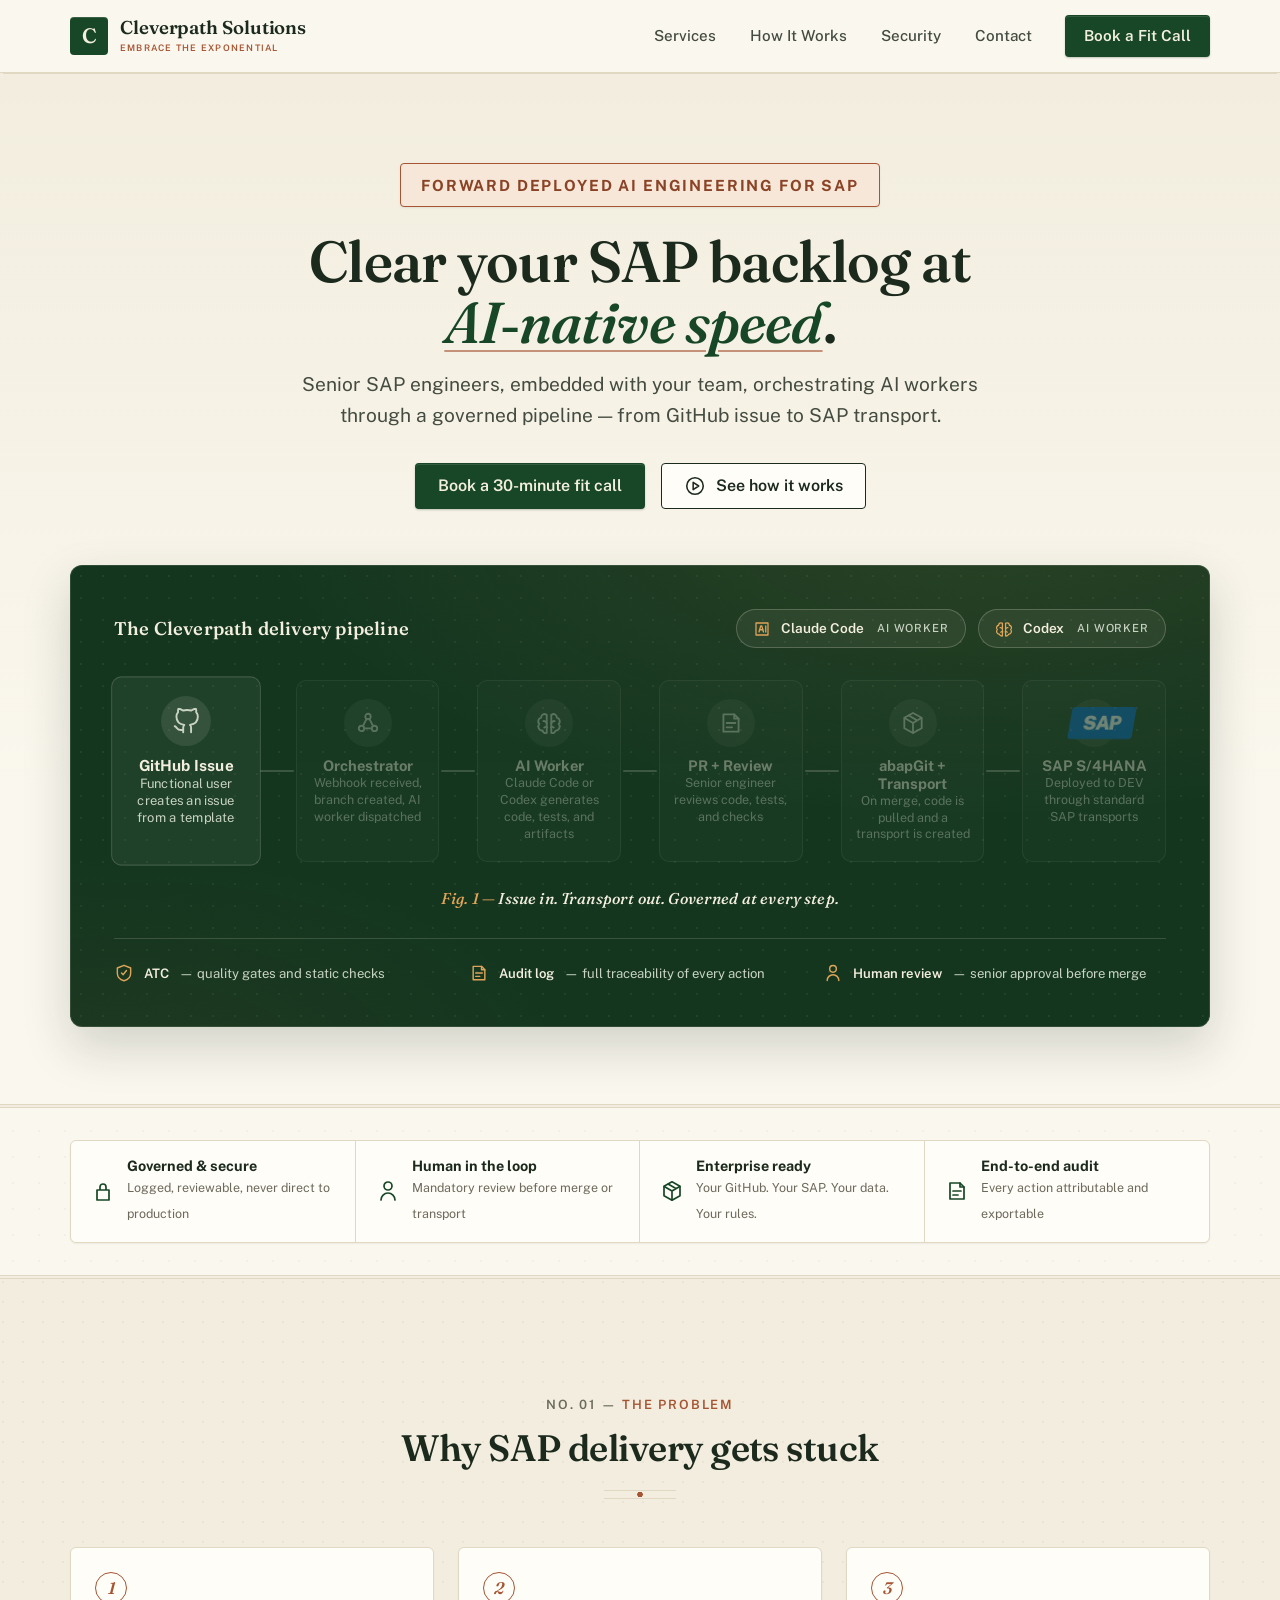
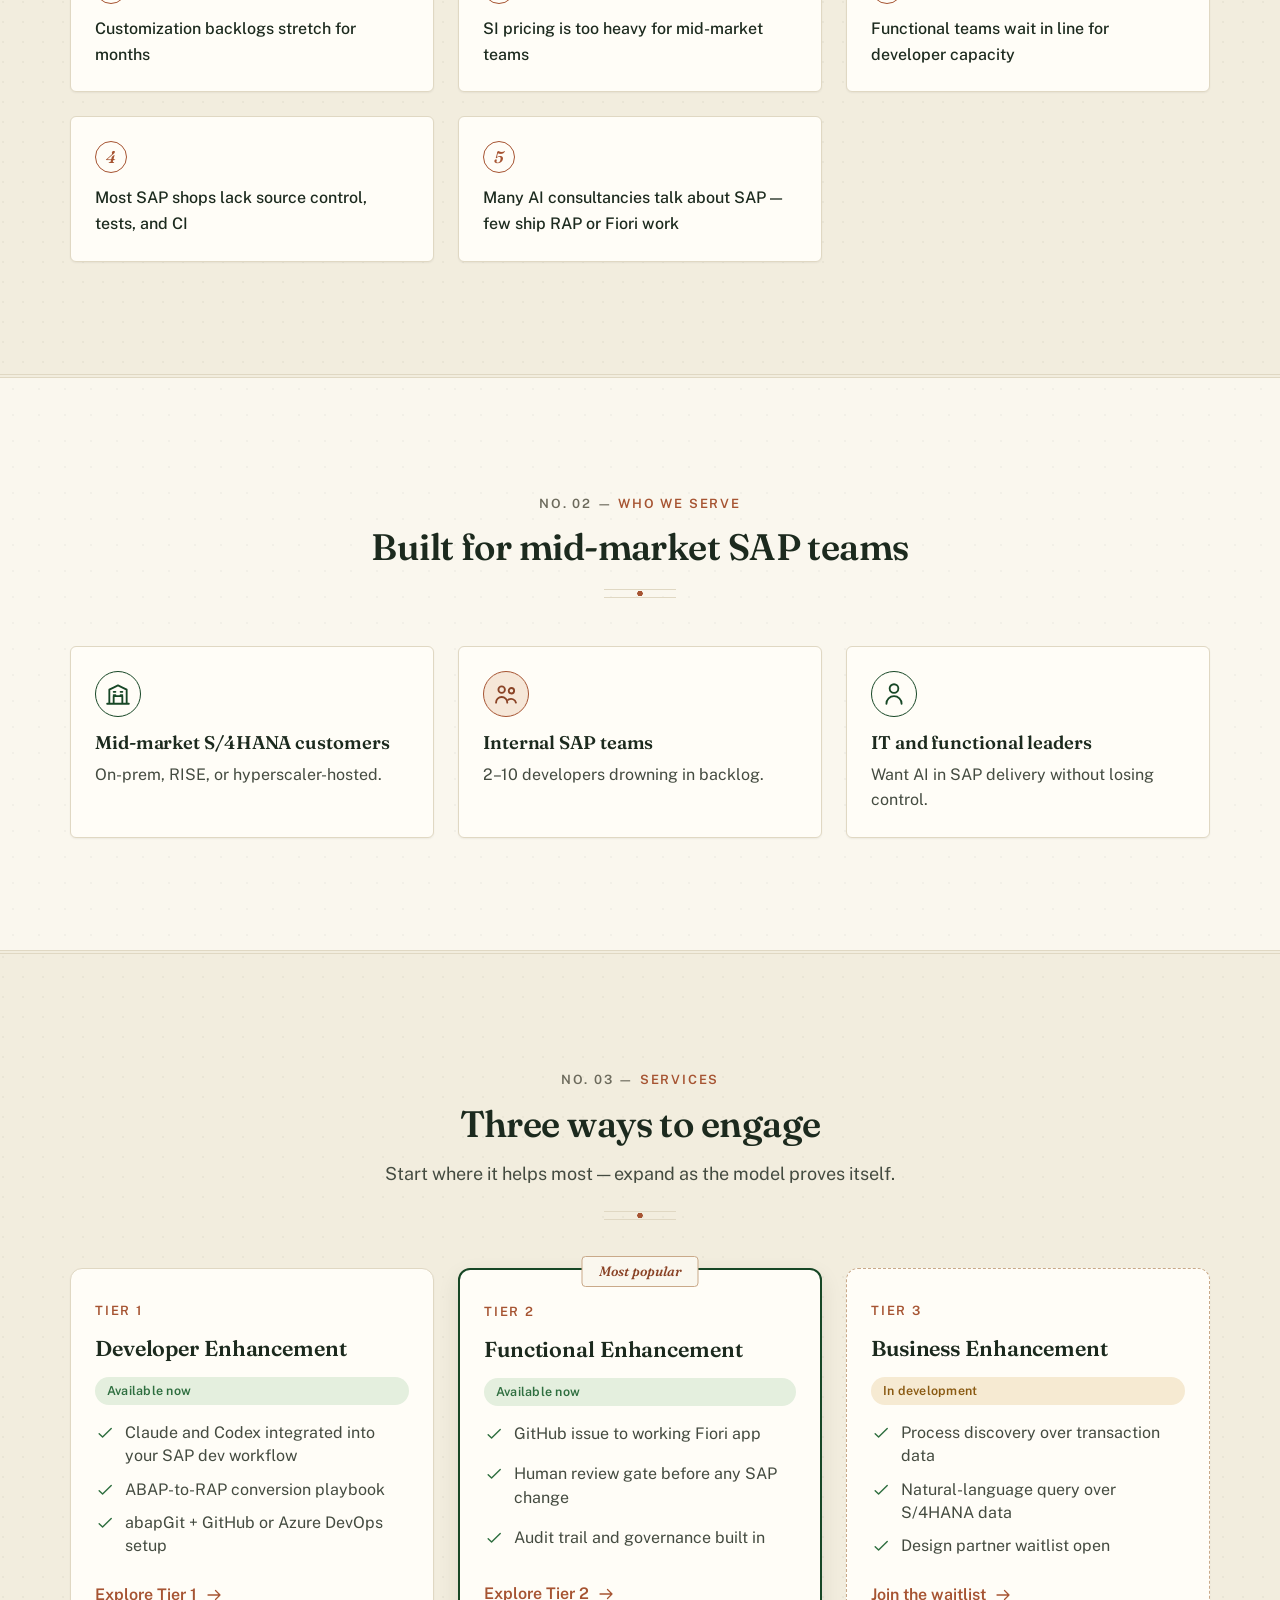
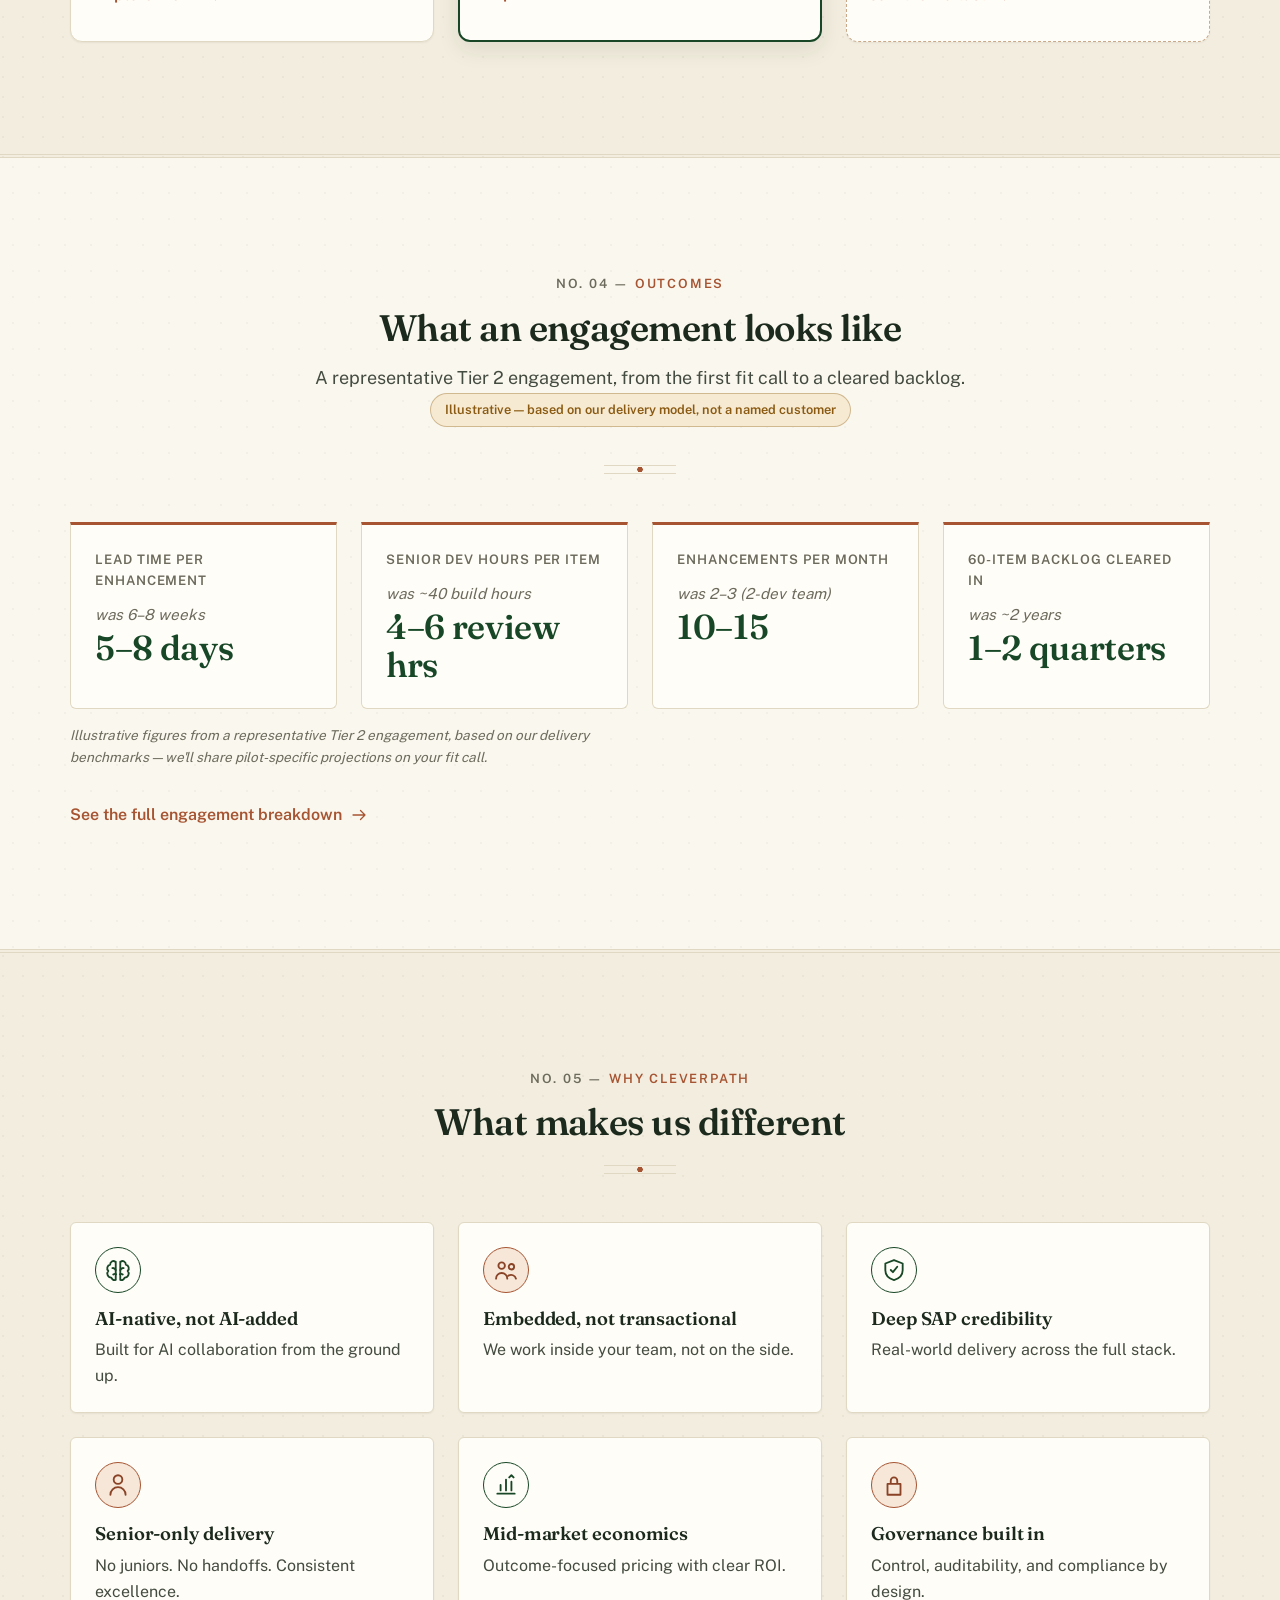
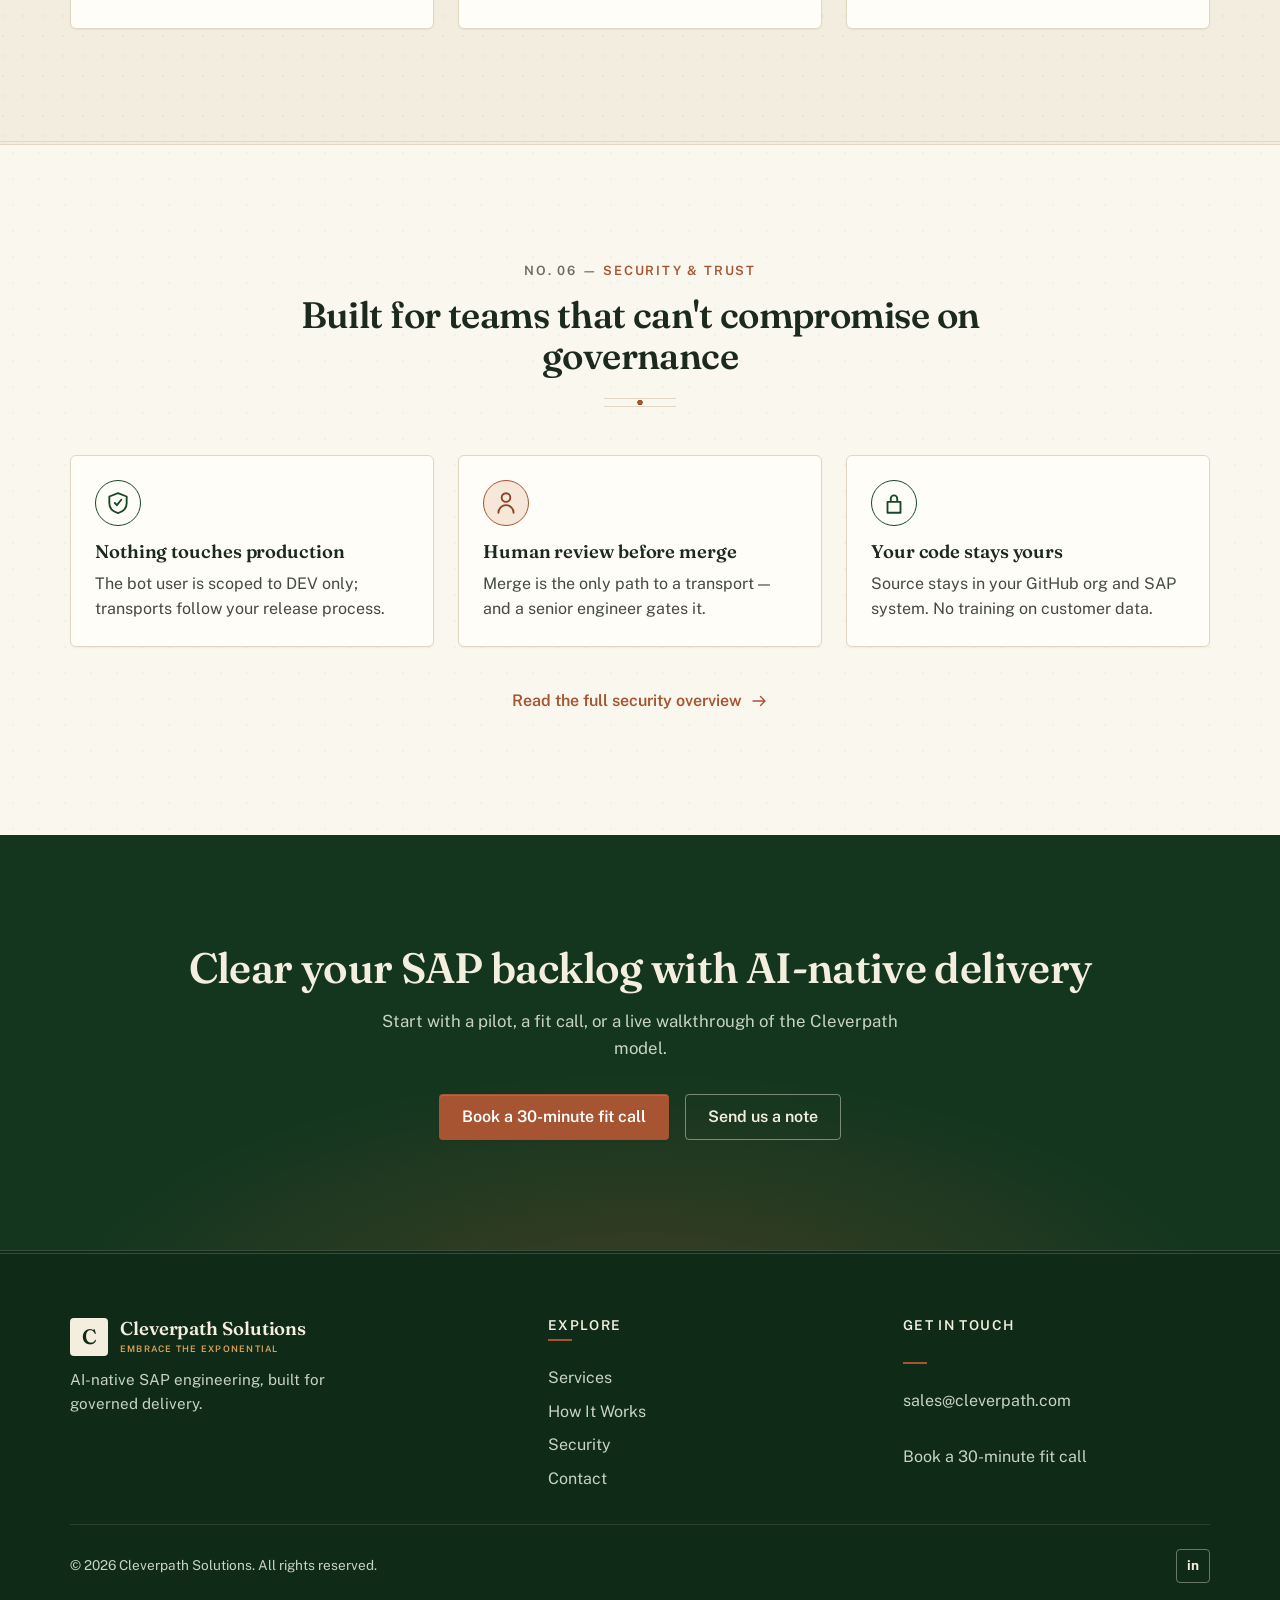
==== commit 3f4e7b79: "Give the hero positioning line an ink-stamp treatment Forward Deployed AI Engineering for SAP is the" ====
--- a/index.html
+++ b/index.html
@@ -17,7 +17,7 @@
     <link rel="icon" href="/assets/favicon.svg" type="image/svg+xml">
     <link rel="preload" as="font" type="font/woff2" crossorigin href="/assets/fonts/FrauncesVariable.woff2">
     <link rel="preload" as="font" type="font/woff2" crossorigin href="/assets/fonts/PublicSansVariable.woff2">
-    <link rel="stylesheet" href="/css/main.css?v=20260611-2">
+    <link rel="stylesheet" href="/css/main.css?v=20260611-3">
     <script>
       // Redirect old single-page deep links to their new pages.
       (function () {
--- a/css/main.css
+++ b/css/main.css
@@ -1189,6 +1189,21 @@
   text-align: center;
 }
 
+/* the positioning line — an ink-stamped label, not a whispered kicker */
+.hero-copy .eyebrow {
+  display: inline-block;
+  margin-bottom: var(--space-5);
+  padding: 9px 20px;
+  border: 1.5px solid var(--rust);
+  border-radius: 4px;
+  background: var(--rust-soft);
+  color: var(--rust-deep);
+  font-size: clamp(0.92rem, 1.2vw, 1.05rem);
+  font-weight: 700;
+  letter-spacing: 0.12em;
+  box-shadow: 0 1px 2px rgba(28, 42, 30, 0.08);
+}
+
 .hero-copy h1 {
   margin-bottom: var(--space-4);
 }
